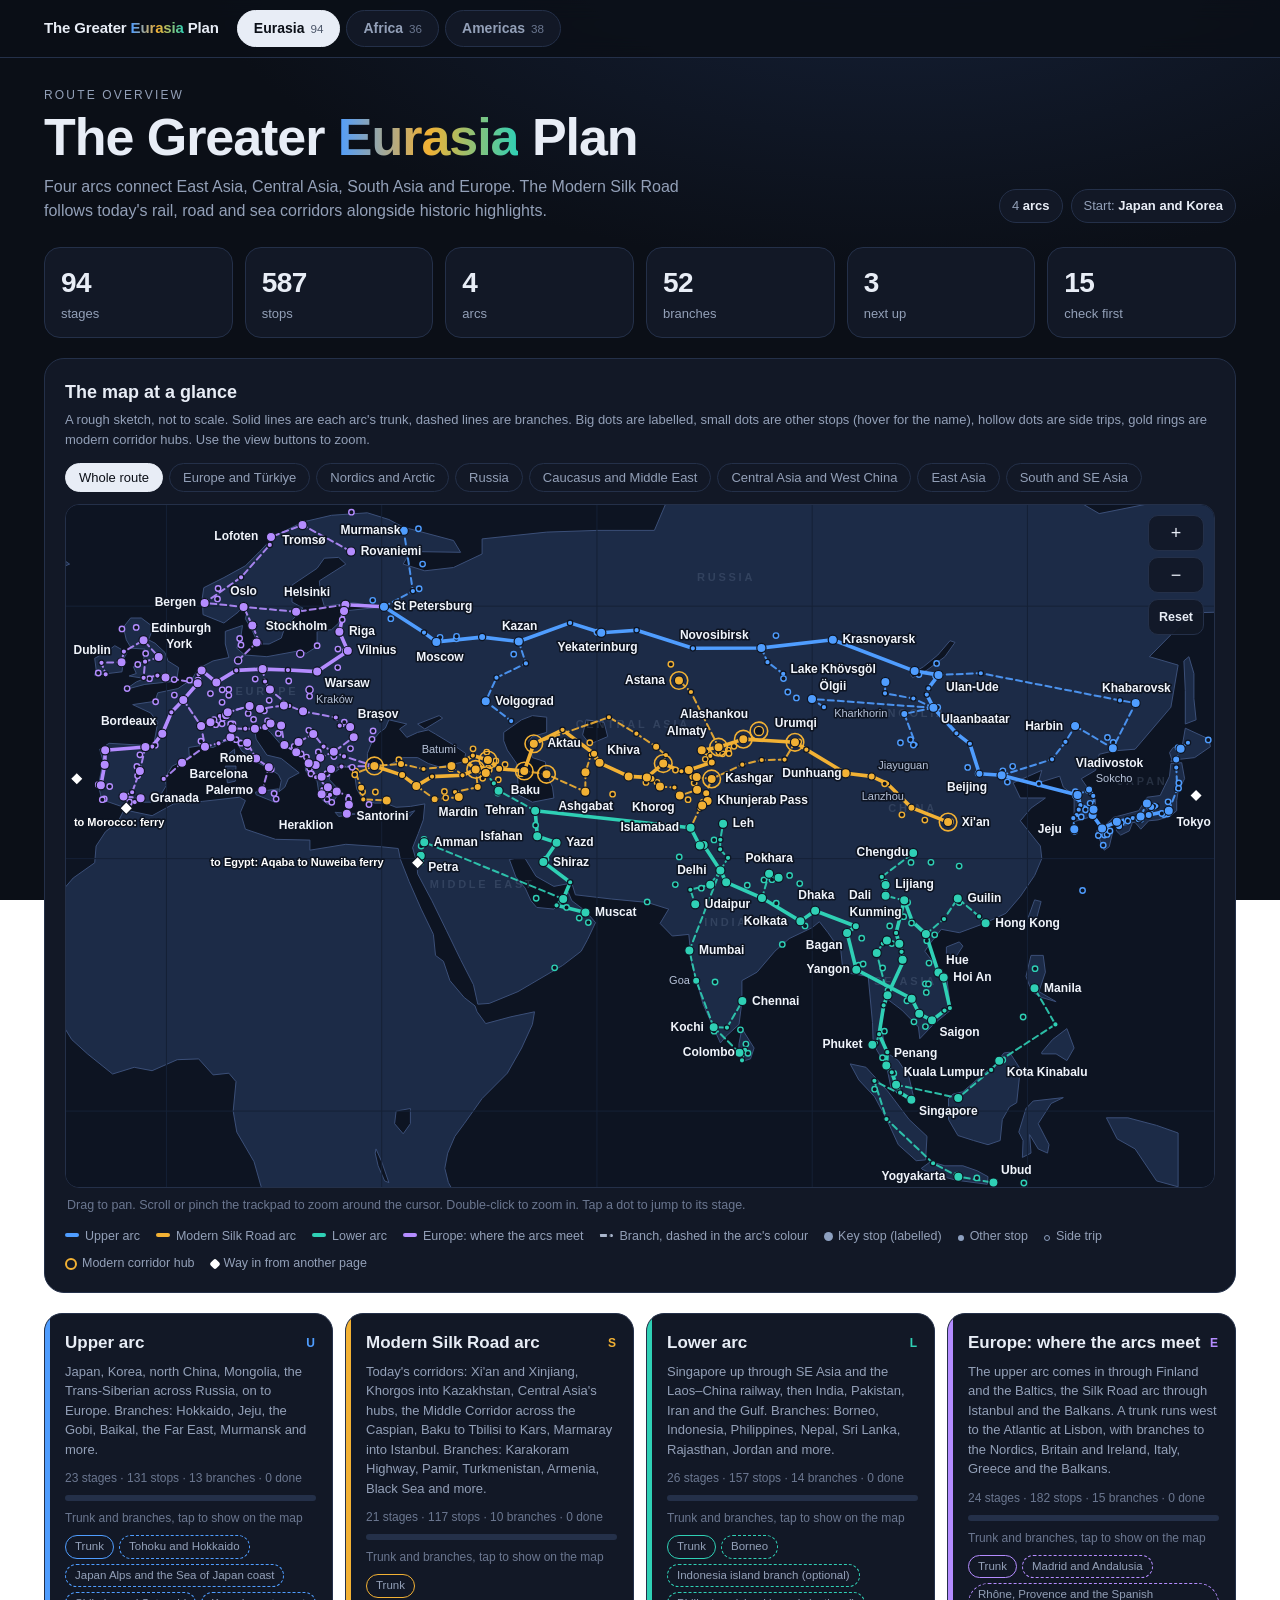
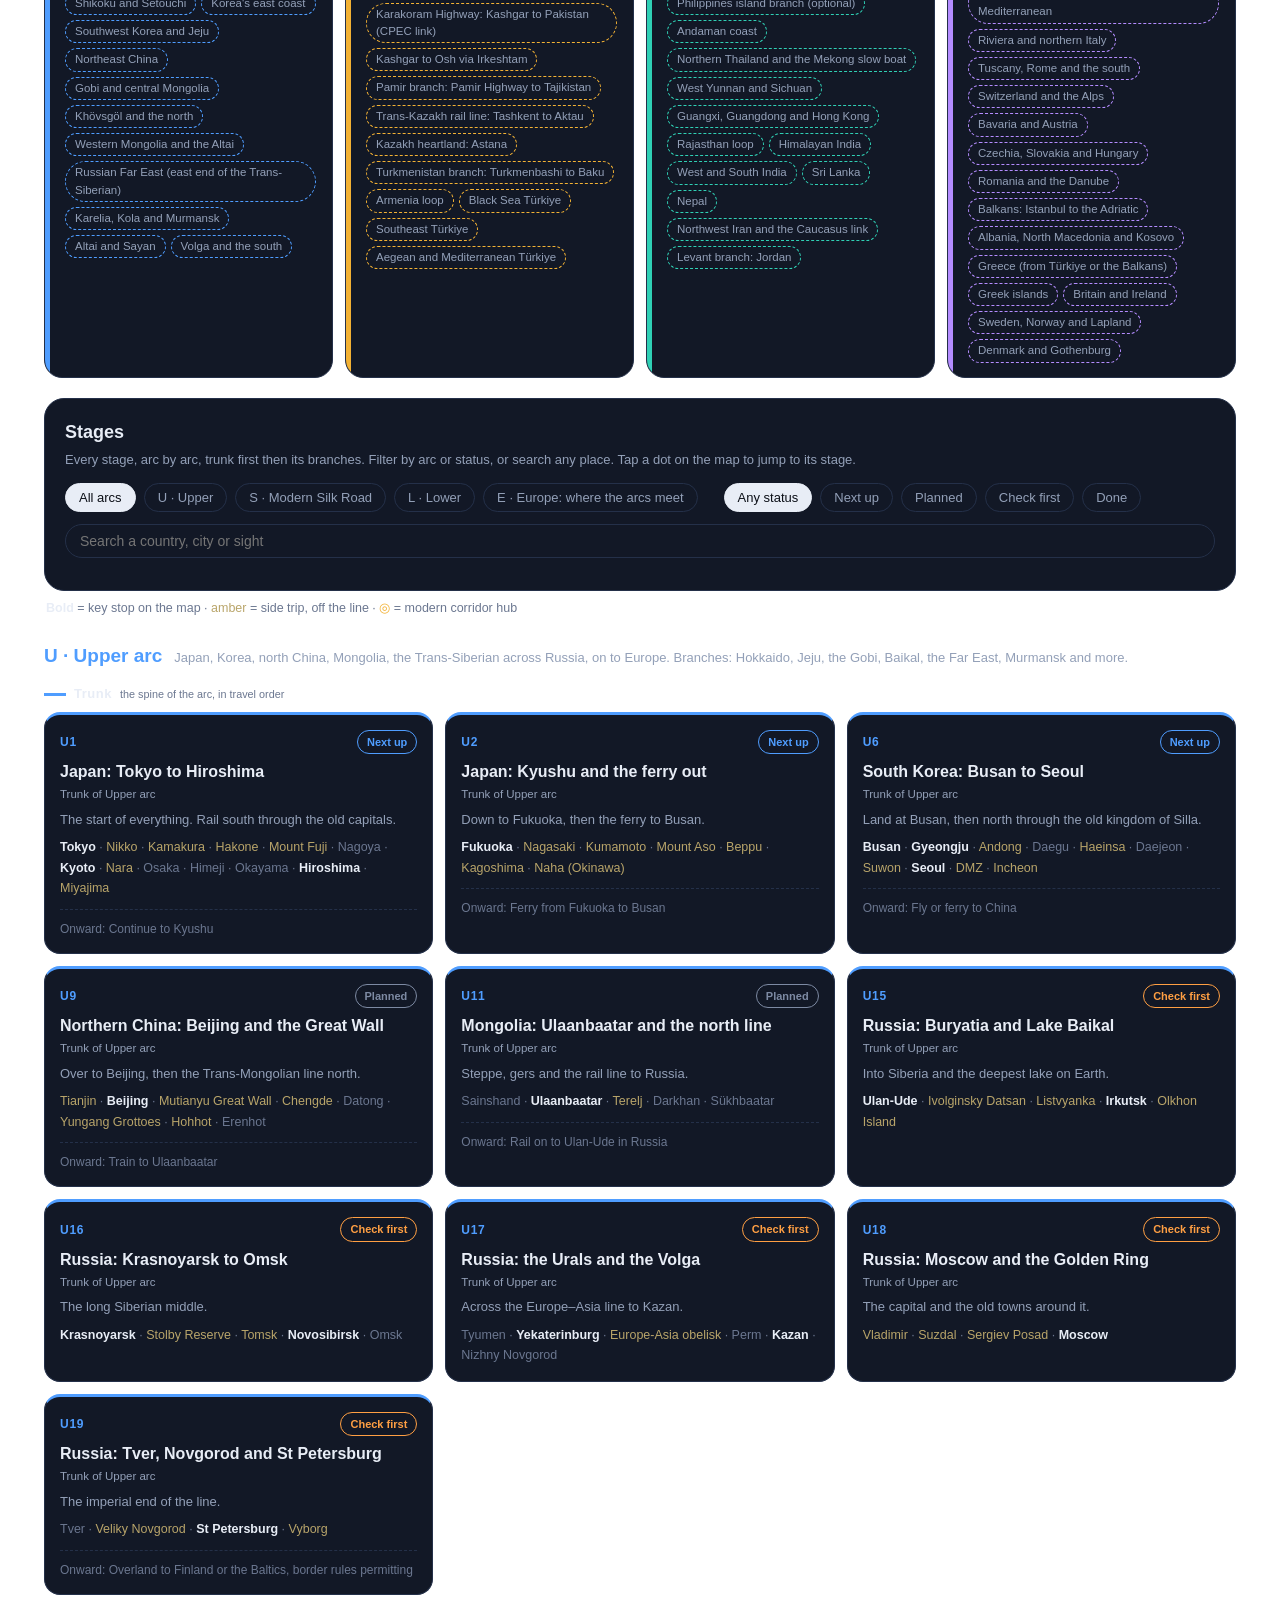
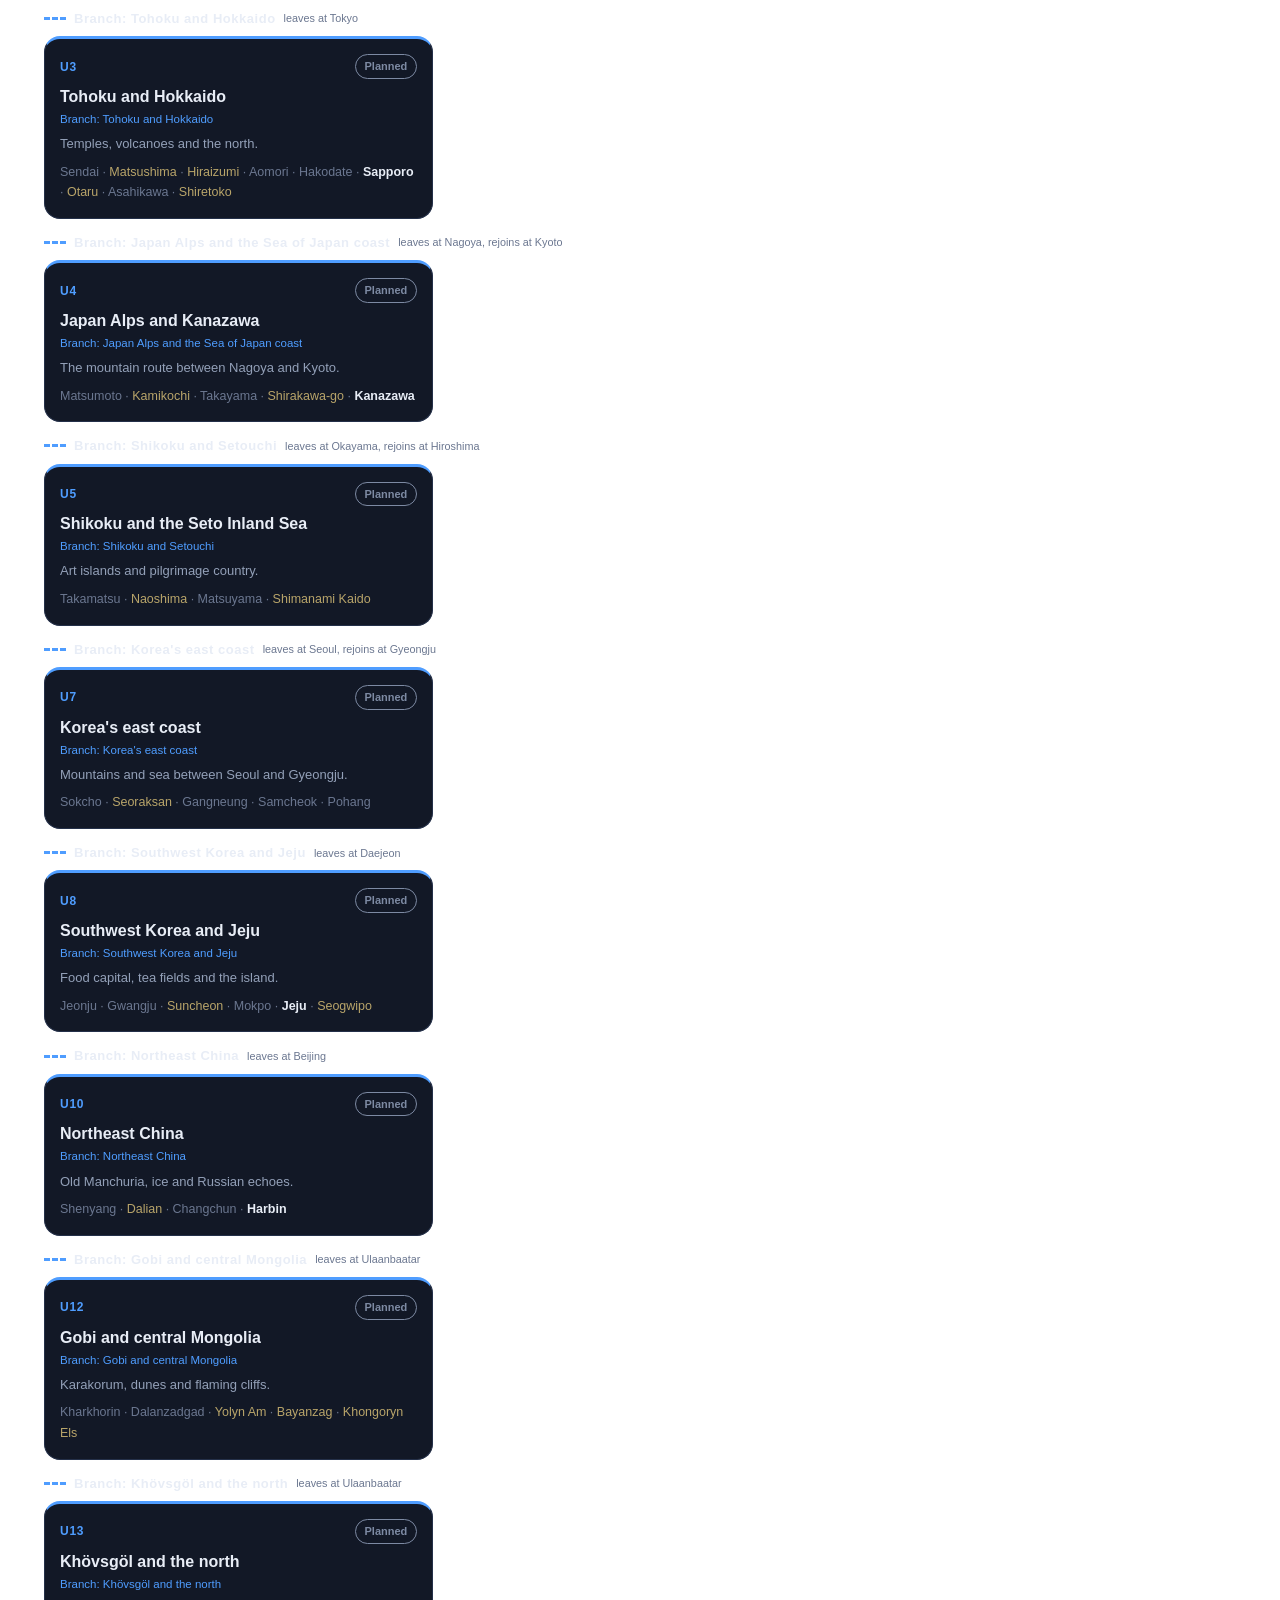
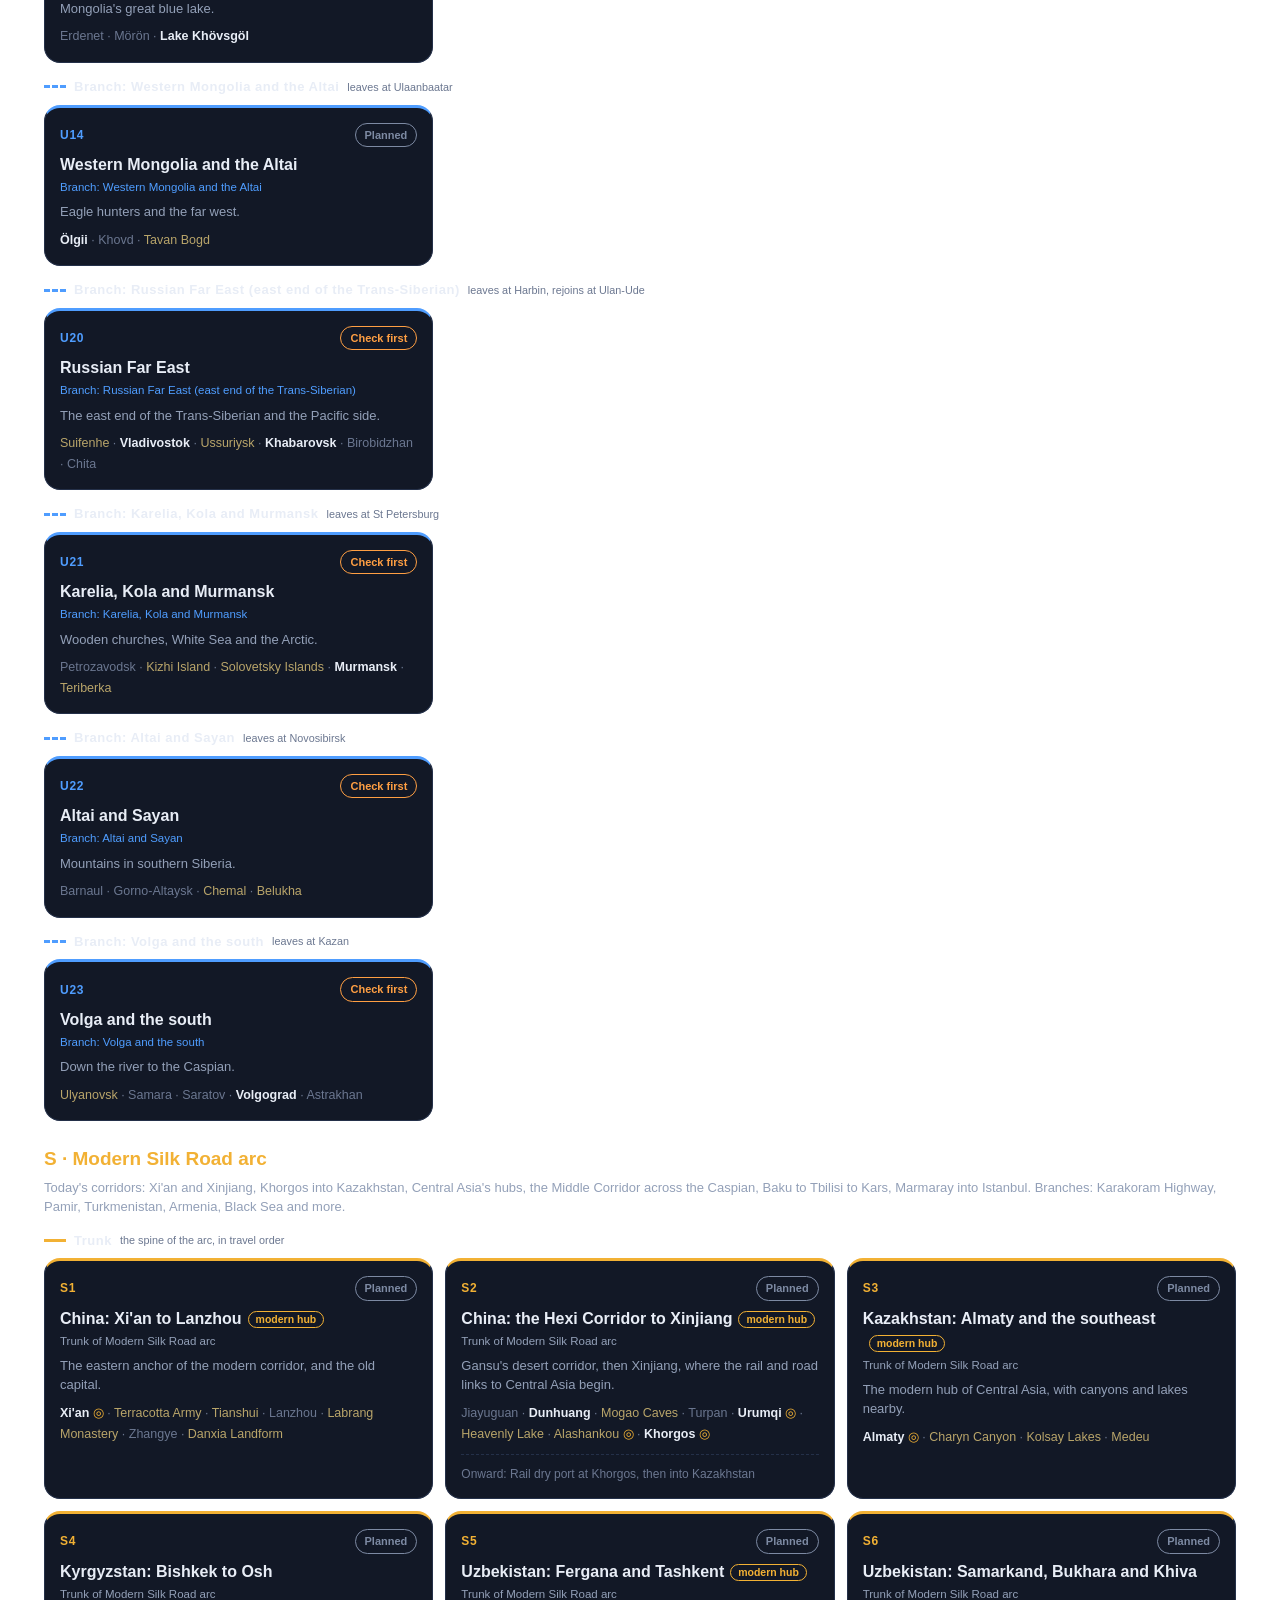
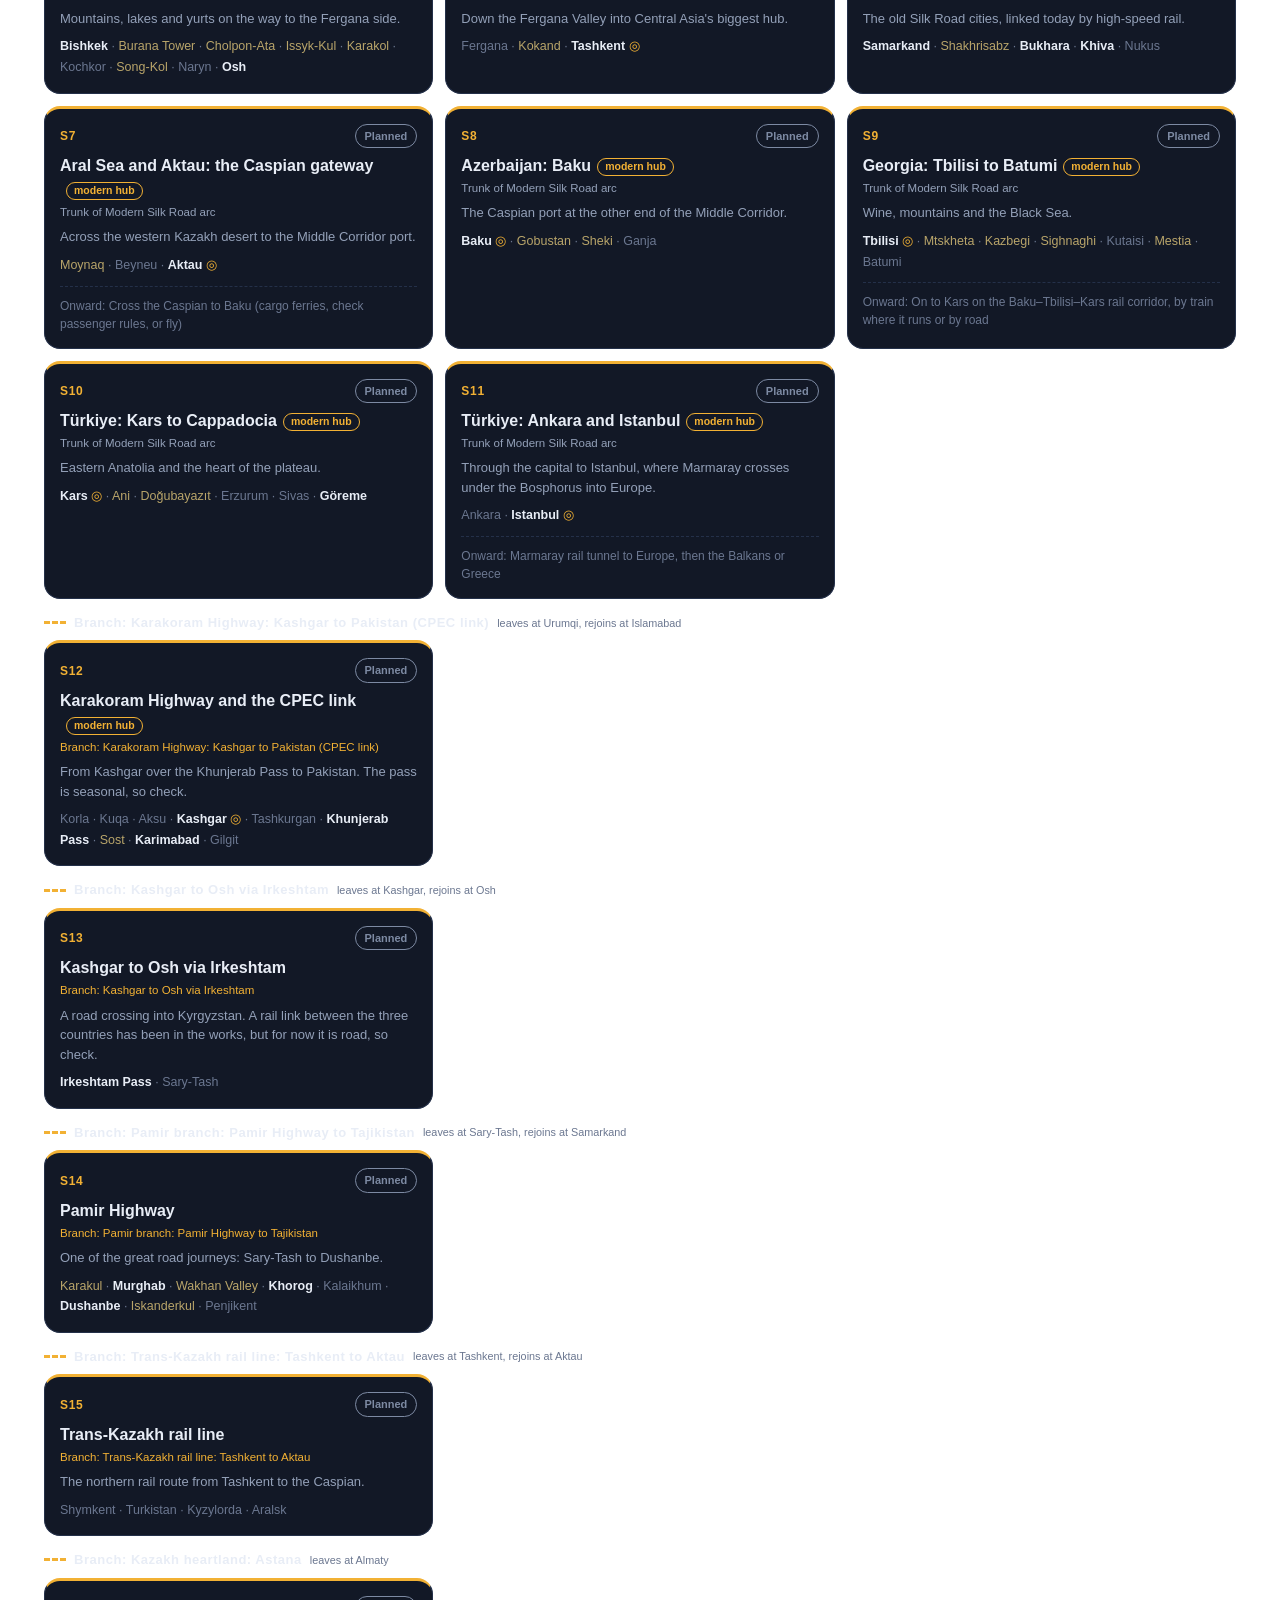
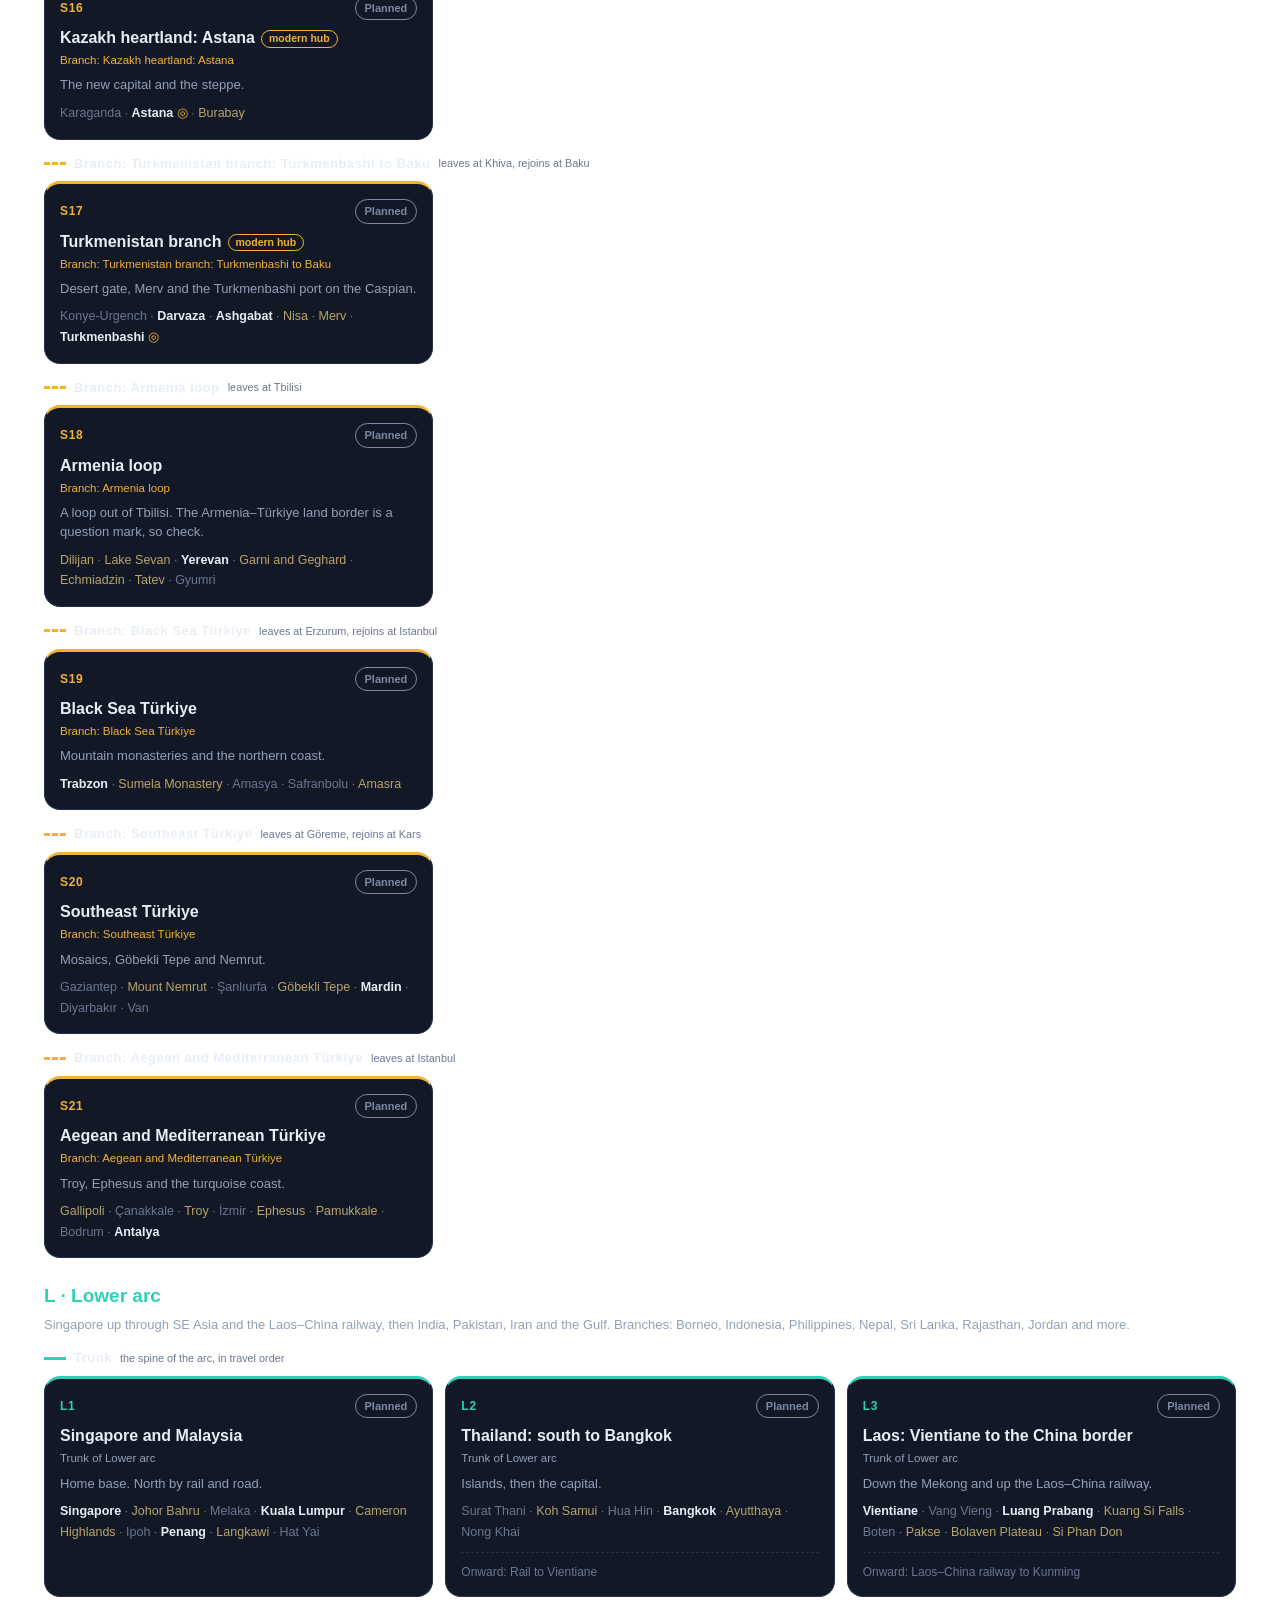
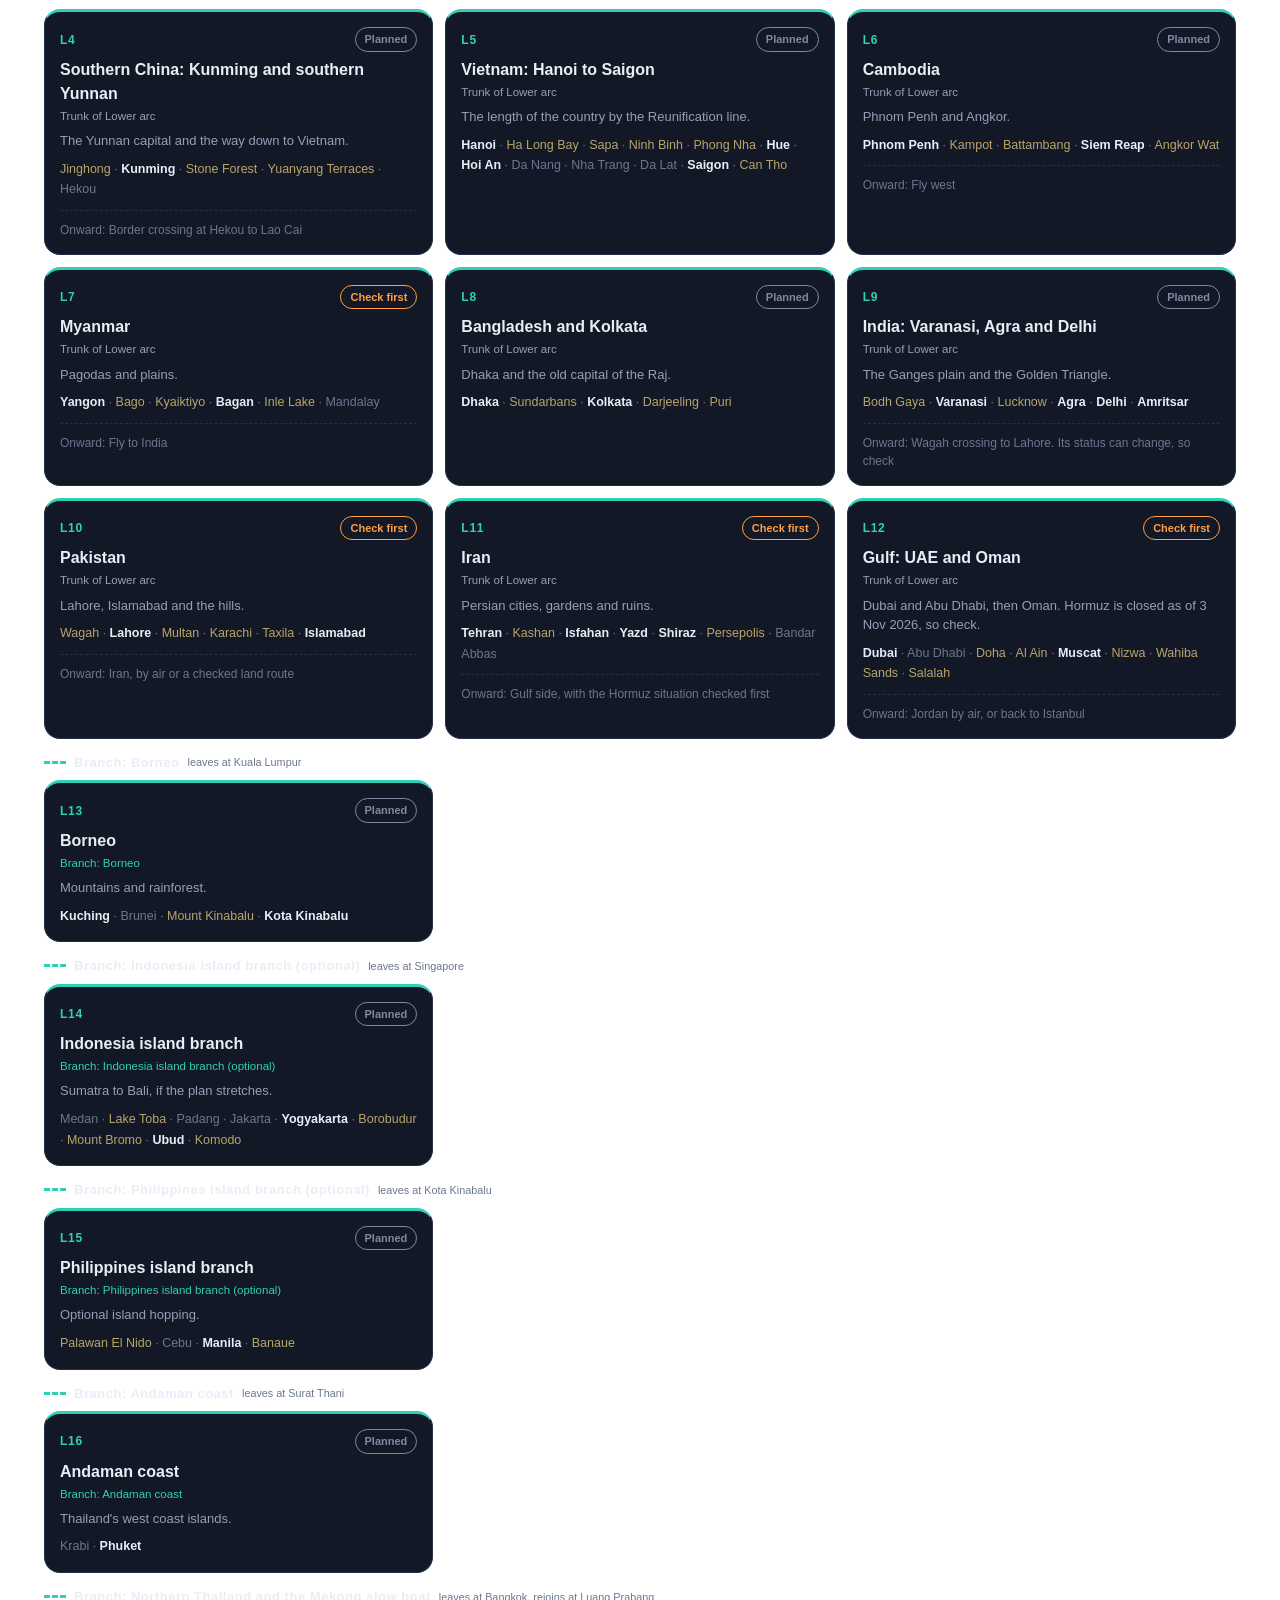
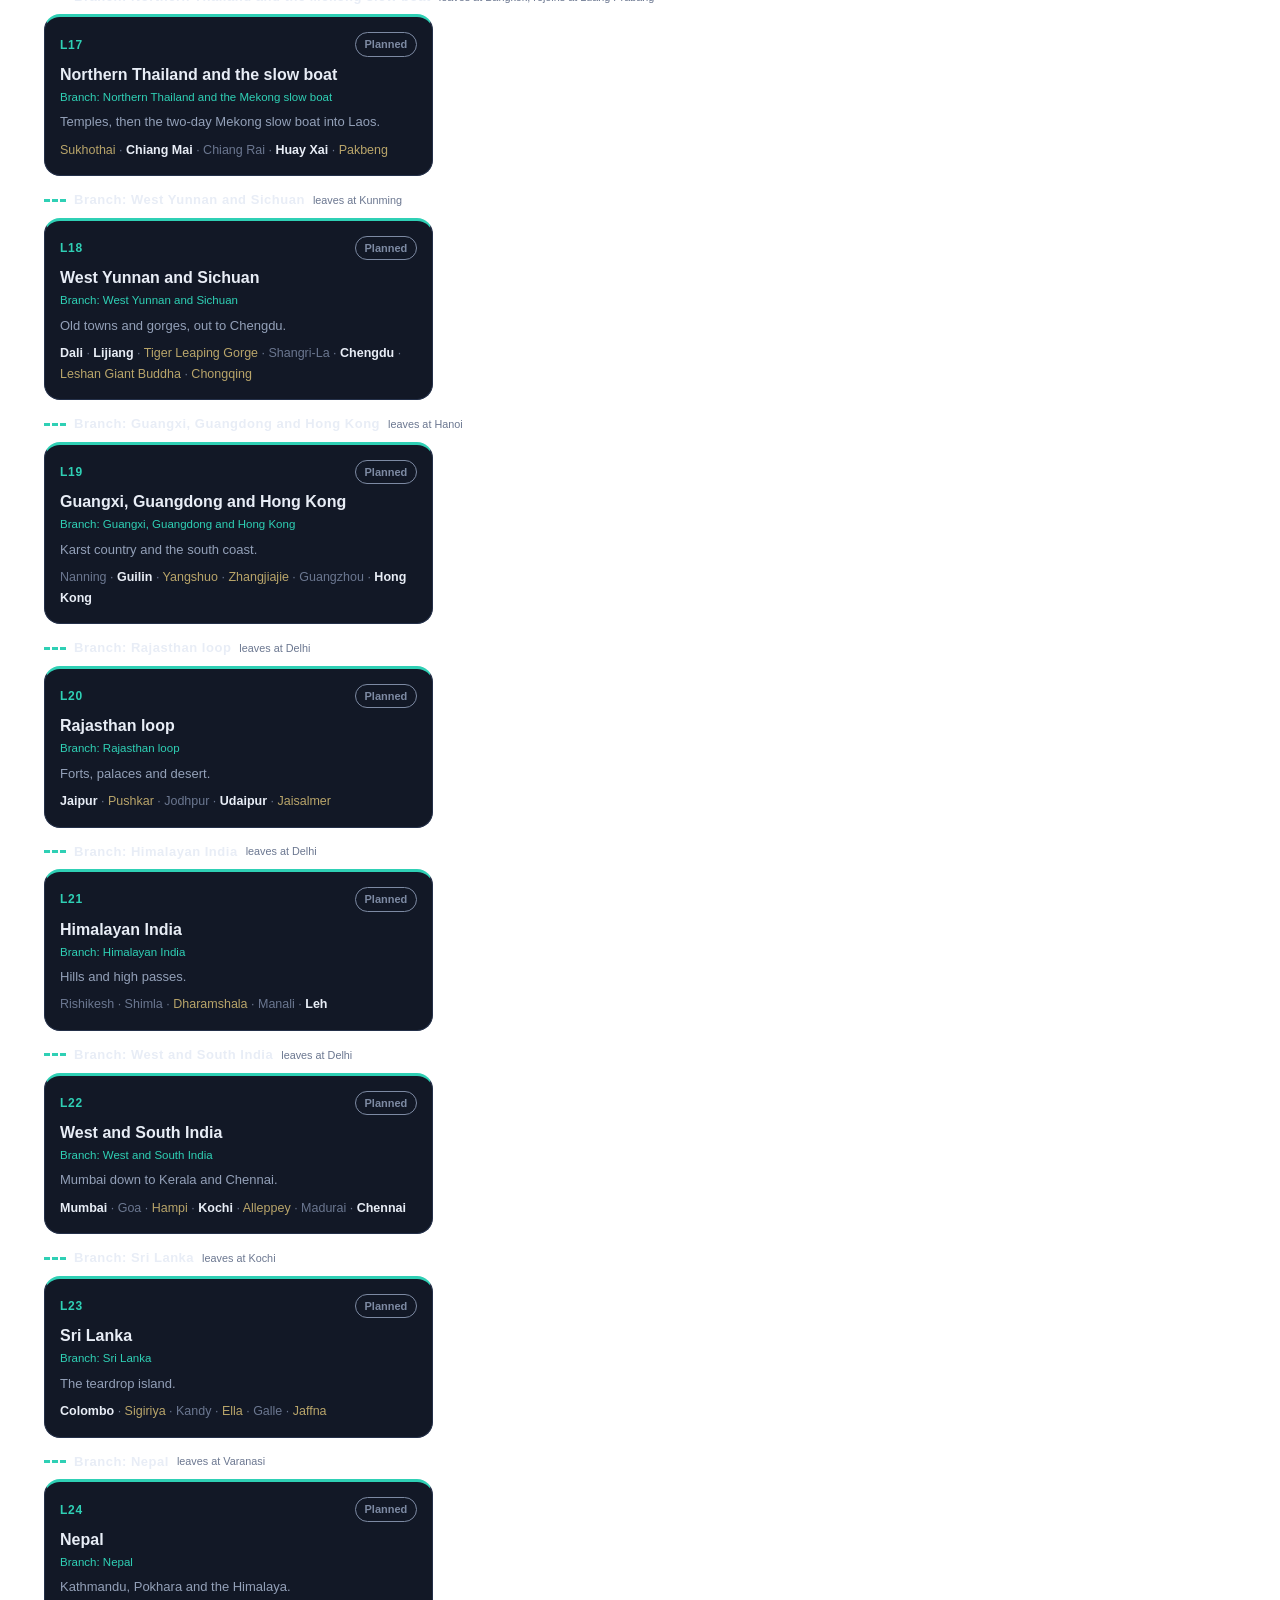
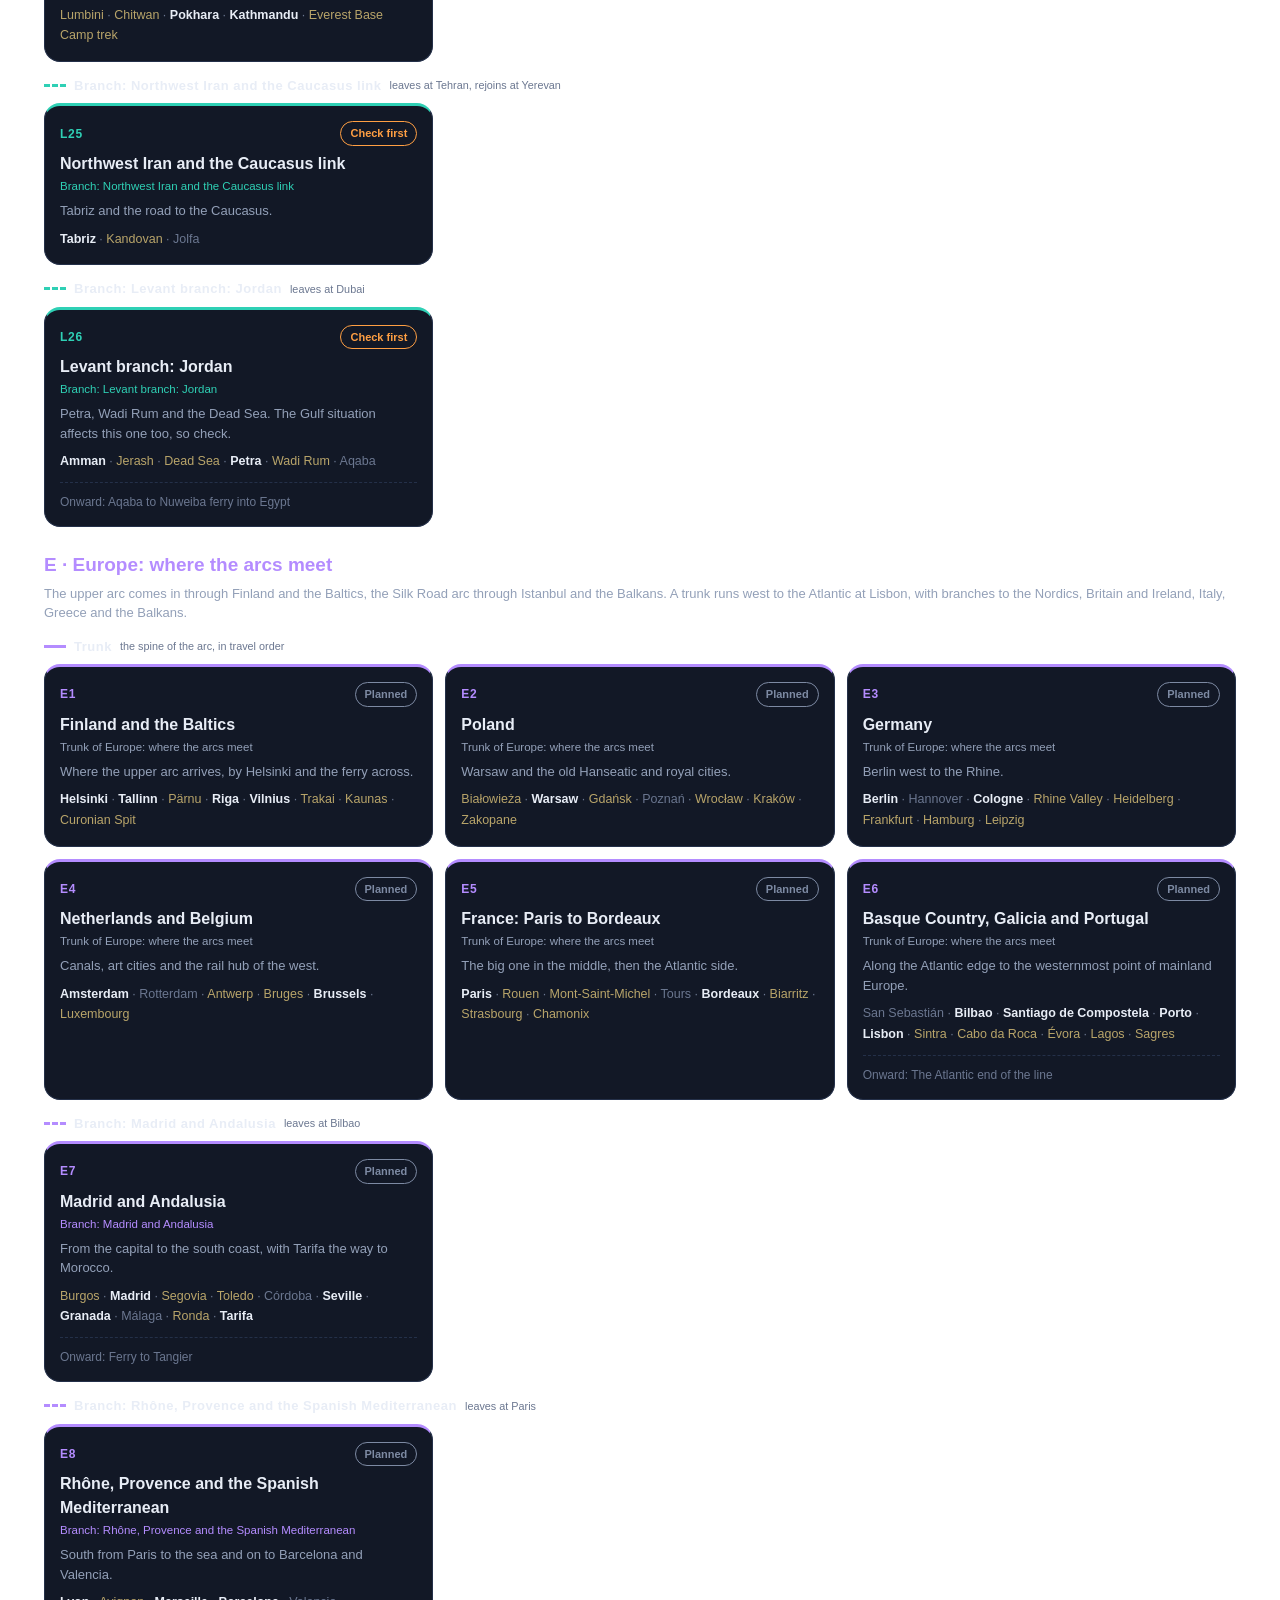
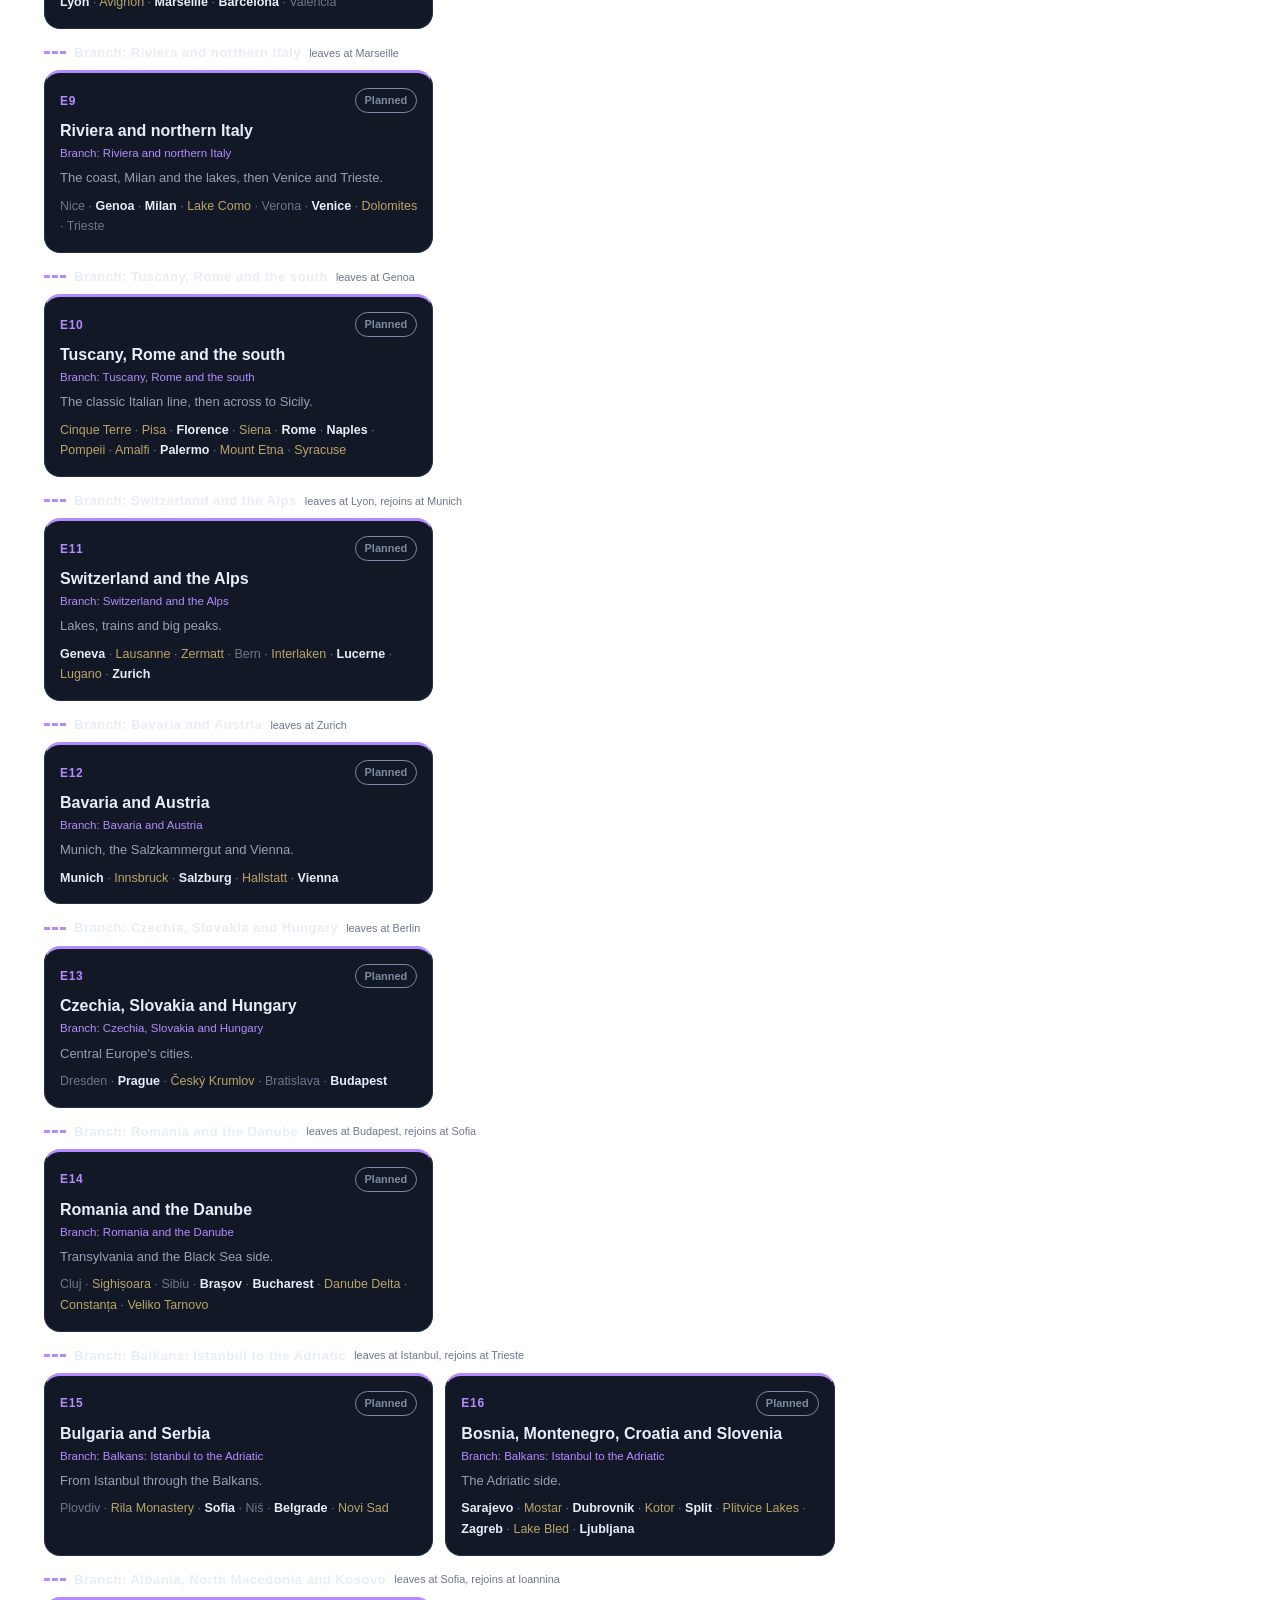
==== index.html @ 0ab4731f "Add Greater Eurasia route dashboard Co-authored-by: Copilot <223556219+Copilot@users.noreply.github." ====
<!DOCTYPE html>
<html lang="en">
<head>
<meta charset="utf-8">
<meta name="viewport" content="width=device-width, initial-scale=1">
<title>The Greater Eurasia Plan</title>
<link rel="icon" href="favicon.svg" type="image/svg+xml">
<link rel="stylesheet" href="src/styles.css">
</head>
<body>
<!-- Static page shell. Everything with an id is filled in by js/views.js and js/map.js. -->
<div class="nav"><div class="in">
  <div class="brand">The Greater <span>Eurasia</span> Plan</div>
  <nav class="tabs" id="tabs"></nav>
</div></div>
<div class="wrap">
<header id="hero"></header>
<div class="stats" id="stats"></div>
<div class="card mapcard">
  <h2 id="mapTitle">The map at a glance</h2>
  <p class="hint" id="mapHint"></p>
  <div class="views" id="views"></div>
  <div class="mapbox" id="mapbox">
    <div class="mapwrap" id="mapwrap" tabindex="0" aria-label="Map. Drag to pan, scroll to zoom, arrow keys to move."></div>
    <div class="mapctl">
      <button type="button" id="zoomIn" aria-label="Zoom in">+</button>
      <button type="button" id="zoomOut" aria-label="Zoom out">&minus;</button>
      <button type="button" id="zoomReset" class="txt" title="Back to the whole route">Reset</button>
      <button type="button" id="mapMove" class="txt touch-only" aria-pressed="false">Move map</button>
    </div>
  </div>
  <p class="maptip" id="mapTip"></p>
  <div class="legend" id="legend"></div>
</div>
<div class="arcs" id="arcs"></div>
<div class="card" style="margin-bottom:8px">
  <h2>Stages</h2>
  <p class="hint">Every stage, arc by arc, trunk first then its branches. Filter by arc or status, or search any place. Tap a dot on the map to jump to its stage.</p>
  <div class="controls" id="filters"></div>
  <div class="controls"><input type="search" id="q" placeholder="Search a country, city or sight"></div>
</div>
<div id="stages"></div>

<div class="shared">
<h2>Shared across every page</h2>
<div class="grid2">
  <div class="card" id="ways"></div>
  <div class="card">
    <h2>How it gets done</h2>
    <ol>
      <li><b>Go country by country.</b> Each country is its own win, even if an arc takes several trips.</li>
      <li><b>Follow the trunk, take the branches you want.</b> The trunk of each arc is the spine. Branches are optional side trips that rejoin or end on their own.</li>
      <li><b>Group countries into corridors.</b> A run of countries in one trip, sharing one visa, SIM, payment and insurance setup.</li>
      <li><b>Use hubs as bases.</b> Istanbul, Dubai, Tashkent and Bangkok, easy to fly home from and restart from.</li>
      <li><b>Log every trip.</b> Places, dates and a few photos in Notion and Google Maps, so the map keeps growing.</li>
    </ol>
  </div>
</div>
<div class="grid2">
  <div class="card">
    <h2>Before every leg</h2>
    <ol>
      <li>Check the current travel advisory.</li>
      <li>Confirm travel insurance covers it.</li>
      <li>Confirm a payment method that works there.</li>
      <li>Know the nearest bail-out hub, ideally within a day's travel.</li>
    </ol>
    <div class="warn">As of 3 Nov 2026, the Iran war is unresolved and the Strait of Hormuz is closed. Russia, Iran and the Gulf stay in the plan but need a fresh check right before booking. Other stages marked <b>Check first</b> (for example Sudan, the Sahel, Venezuela, Haiti) need the same.</div>
  </div>
  <div class="card">
    <h2>A lens to carry along</h2>
    <p class="hint">The world is shifting from one dominant power towards several. Not a syllabus, just things to notice.</p>
    <ul>
      <li>Who built the railways, ports and roads.</li>
      <li>Which cards, apps and currencies actually work.</li>
      <li>Which languages get you by.</li>
      <li>Whose brands fill the shops and streets.</li>
    </ul>
    <div class="links" style="margin-top:12px">
      <a href="https://www.swp-berlin.org/publications/products/research_papers/2026RP08_Multipolarities.pdf" target="_blank" rel="noopener">Multipolarities: The World Order Visions of Others <span>SWP Berlin</span></a>
      <a href="https://www.cfr.org/articles/middle-powers-take-center-stage" target="_blank" rel="noopener">Middle Powers Take Center Stage <span>CFR</span></a>
      <a href="https://www.stimson.org/2026/they-dont-make-great-powers-like-they-used-to/" target="_blank" rel="noopener">They Don't Make Great Powers Like They Used To <span>Stimson Center</span></a>
    </div>
  </div>
</div>
</div>
<footer id="updated"></footer>
</div>

<!-- Script order matters: this list is also the build order (see tools/build.js).
     shared -> data -> model -> map -> panzoom -> views -> main -->
<script src="src/js/shared.js"></script>
<script src="src/data/meta.js"></script>
<script src="src/data/tabs.js"></script>
<script src="src/data/arcs.js"></script>
<script src="src/data/branches.js"></script>
<script src="src/data/entries.js"></script>
<script src="src/data/stages/upper.js"></script>
<script src="src/data/stages/silk.js"></script>
<script src="src/data/stages/lower.js"></script>
<script src="src/data/stages/europe.js"></script>
<script src="src/data/stages/africa.js"></script>
<script src="src/data/stages/americas.js"></script>
<script src="src/data/land.js"></script>
<script src="src/js/model.js"></script>
<script src="src/js/map.js"></script>
<script src="src/js/panzoom.js"></script>
<script src="src/js/views.js"></script>
<script src="src/js/main.js"></script>
</body>
</html>
---- src/styles.css ----
/*
 * styles.css: all styling for the dashboard (one dark theme, no frameworks).
 *
 * Colours come from the variables in :root. Arc colours and the hero gradient (--g1..--g3)
 * are set at runtime from the data (see js/views.js), so there are no per-arc rules here.
 * Status pills: .p-next .p-planned .p-check .p-done (the status ids in data/stages).
 */

/* ===== Theme variables and base elements ===== */
:root{
  --bg:#0b0f17;--panel:#121826;--panel2:#182033;--line:#243049;--text:#e8edf6;--muted:#93a0b8;--dim:#6b7790;
  --next:#4f9dff;--done:#3ccf7a;--check:#ff9f43;--planned:#7d8aa3;--sea-map:#0d1422;
}
*{box-sizing:border-box;margin:0;padding:0}
html{scroll-behavior:smooth}
body{background:radial-gradient(1200px 600px at 70% -10%,#16223a 0%,var(--bg) 60%);background-attachment:fixed;color:var(--text);font-family:-apple-system,BlinkMacSystemFont,"Segoe UI",Roboto,Helvetica,Arial,sans-serif;line-height:1.5;min-height:100vh}
a{color:#7db4ff}
.wrap{max-width:1240px;margin:0 auto;padding:0 24px 64px}
/* ===== Top bar: brand and tab pills ===== */
.nav{position:sticky;top:0;z-index:20;background:rgba(11,15,23,.88);backdrop-filter:blur(10px);-webkit-backdrop-filter:blur(10px);border-bottom:1px solid var(--line)}
.nav .in{max-width:1240px;margin:0 auto;padding:10px 24px;display:flex;align-items:center;gap:18px}
.brand{font-weight:700;letter-spacing:-.01em;white-space:nowrap;font-size:15px}
.brand span{background:linear-gradient(90deg,#4f9dff,#f2b134,#2fd0b5);-webkit-background-clip:text;background-clip:text;color:transparent}
.tabs{display:flex;gap:6px;overflow-x:auto;scrollbar-width:none;flex:1}
.tabs::-webkit-scrollbar{display:none}
.tab{border:1px solid var(--line);background:var(--panel);color:var(--muted);border-radius:999px;padding:7px 16px;font-size:14px;font-weight:600;cursor:pointer;text-decoration:none;white-space:nowrap}
.tab small{font-weight:500;color:var(--dim);margin-left:6px}
.tab:hover{color:var(--text)}
.tab.on{background:var(--text);color:var(--bg);border-color:var(--text)}
.tab.on small{color:#4b5568}
/* ===== Hero: eyebrow, title, chips, stat tiles ===== */
header{display:flex;flex-wrap:wrap;justify-content:space-between;align-items:flex-end;gap:16px;margin:28px 0 24px}
.eyebrow{font-size:12px;letter-spacing:.18em;text-transform:uppercase;color:var(--muted)}
h1{font-size:clamp(30px,5vw,52px);line-height:1.05;letter-spacing:-.02em;margin:6px 0 10px}
h1 span{background:linear-gradient(90deg,var(--g1),var(--g2),var(--g3));-webkit-background-clip:text;background-clip:text;color:transparent}
.sub{color:var(--muted);max-width:680px}
.facts{display:flex;flex-wrap:wrap;gap:8px}
.chip{border:1px solid var(--line);background:var(--panel);border-radius:999px;padding:6px 12px;font-size:13px;color:var(--muted)}
.chip b{color:var(--text);font-weight:600}
.stats{display:grid;grid-template-columns:repeat(auto-fit,minmax(130px,1fr));gap:12px;margin-bottom:20px}
.stat{background:var(--panel);border:1px solid var(--line);border-radius:16px;padding:14px 16px}
.stat .n{font-size:28px;font-weight:700;letter-spacing:-.02em}
.stat .l{font-size:13px;color:var(--muted)}
/* ===== Generic card (map card, filters card, shared cards) ===== */
.card{background:var(--panel);border:1px solid var(--line);border-radius:20px;padding:20px}
.card h2{font-size:18px;margin-bottom:4px}
.card .hint{font-size:13px;color:var(--muted);margin-bottom:14px}
/* ===== Map card: preset buttons, pan/zoom box and controls, legend ===== */
.mapcard{margin-bottom:20px}
.views{display:flex;flex-wrap:wrap;gap:6px;margin-bottom:12px}
.mapbox{position:relative;border-radius:14px;overflow:hidden;background:var(--sea-map);border:1px solid var(--line)}
.mapbox.active{border-color:#4f9dff;box-shadow:0 0 0 2px rgba(79,157,255,.45)}
.mapwrap{overflow:hidden;cursor:grab;outline:none;touch-action:pan-y pan-x;user-select:none;-webkit-user-select:none}
.mapwrap:focus-visible{box-shadow:inset 0 0 0 2px #4f9dff}
.mapbox.dragging .mapwrap{cursor:grabbing}
.mapbox.active .mapwrap{touch-action:none}
.mapctl{position:absolute;top:10px;right:10px;display:flex;flex-direction:column;gap:6px;align-items:stretch}
.mapctl button{min-width:36px;height:36px;border:1px solid var(--line);background:rgba(18,24,38,.92);color:var(--text);border-radius:10px;font-size:18px;line-height:1;cursor:pointer;font-family:inherit}
.mapctl button.txt{font-size:12.5px;font-weight:600;padding:0 10px}
.mapctl button:hover:not(:disabled){border-color:#4f9dff}
.mapctl button:disabled{opacity:.4;cursor:default}
.mapbox:not(.touch) .touch-only{display:none}
.maptip{font-size:12.5px;color:var(--dim);margin:8px 2px 0}
svg{display:block;width:100%;height:auto}
svg text{font-family:inherit}
.dot{cursor:pointer}
.legend{display:flex;flex-wrap:wrap;gap:8px 16px;font-size:12.5px;color:var(--muted);margin-top:12px;align-items:center}
.legend i{display:inline-block;width:14px;height:4px;border-radius:3px;margin-right:6px;vertical-align:3px}
.legend i.dash{background:none!important;border-top:3px dashed var(--c);height:0}
.legend .k{display:inline-block;width:9px;height:9px;border-radius:50%;background:#8da0c0;margin-right:5px;vertical-align:-1px}
.legend .k.s{width:6px;height:6px;margin-right:6px}
.legend .k.h{background:none;border:2px solid #f2b134;width:12px;height:12px;margin-right:5px;vertical-align:-3px}
.legend .k.e{border-radius:2px;background:#fff;transform:rotate(45deg);width:8px;height:8px}
/* ===== Arc cards and their branch chips (--c = arc colour, set inline) ===== */
.arcs{display:grid;grid-template-columns:repeat(auto-fit,minmax(270px,1fr));gap:12px;margin-bottom:20px}
.arc{cursor:pointer;background:var(--panel);border:1px solid var(--line);border-radius:18px;padding:16px 16px 14px 20px;transition:.15s;position:relative;overflow:hidden}
.arc:before{content:"";position:absolute;left:0;top:0;bottom:0;width:5px;background:var(--c)}
.arc:hover,.arc.on{border-color:var(--c);background:var(--panel2)}
.arc h3{font-size:17px;display:flex;justify-content:space-between;align-items:center;gap:8px}
.arc h3 em{font-style:normal;font-size:12px;color:var(--c);font-weight:700;letter-spacing:.08em}
.arc .route{font-size:13px;color:var(--muted);margin:6px 0 10px}
.bar{height:6px;background:var(--line);border-radius:6px;overflow:hidden}
.bar div{height:100%;background:var(--c)}
.arc .meta{font-size:12px;color:var(--dim);margin:6px 0 8px}
.brs{display:flex;flex-wrap:wrap;gap:5px}
.br{font-size:11.5px;border:1px dashed var(--c);color:var(--muted);border-radius:999px;padding:2px 9px;cursor:pointer;background:transparent}
.br:hover,.br.on{background:var(--c);color:#0b0f17;border-style:solid}
.br.tr{border-style:solid}
/* ===== Filters: buttons and search ===== */
.controls{display:flex;flex-wrap:wrap;gap:8px;align-items:center;margin-bottom:12px}
.btn{border:1px solid var(--line);background:var(--panel);color:var(--muted);border-radius:999px;padding:6px 13px;font-size:13px;cursor:pointer;font-family:inherit}
.btn:hover{color:var(--text)}
.btn.on{background:var(--text);color:var(--bg);border-color:var(--text)}
.sep{width:10px}
input[type=search]{flex:1;min-width:180px;background:var(--panel);border:1px solid var(--line);border-radius:999px;color:var(--text);padding:8px 14px;font-size:14px;outline:none;font-family:inherit}
input[type=search]:focus{border-color:#4f9dff}
/* ===== Stage list: arc group > trunk/branch heading > stage cards ===== */
.group{margin:24px 0 8px}
.ghead{display:flex;align-items:baseline;flex-wrap:wrap;gap:4px 12px;margin-bottom:4px}
.ghead h3{font-size:19px;color:var(--c)}
.ghead span{font-size:13px;color:var(--muted)}
.sub2{margin:14px 0 8px;font-size:13px;font-weight:700;letter-spacing:.04em;color:var(--text);display:flex;align-items:center;gap:8px;flex-wrap:wrap}
.sub2:before{content:"";width:22px;border-top:3px var(--bs,solid) var(--c)}
.sub2 small{font-weight:400;color:var(--dim);letter-spacing:0}
.stages{display:grid;grid-template-columns:repeat(auto-fill,minmax(300px,1fr));gap:12px}
.stage{background:var(--panel);border:1px solid var(--line);border-radius:16px;padding:15px;border-top:3px solid var(--c)}
.stage.flash{box-shadow:0 0 0 2px var(--c),0 0 24px var(--c)}
.stage .top{display:flex;justify-content:space-between;align-items:center;gap:8px;margin-bottom:6px}
.code{font-size:12px;font-weight:700;color:var(--c);letter-spacing:.06em}
.pill{font-size:11px;font-weight:600;padding:3px 9px;border-radius:999px;border:1px solid currentColor;white-space:nowrap}
.p-next{color:var(--next)}.p-done{color:var(--done)}.p-check{color:var(--check)}.p-planned{color:var(--planned)}
.stage h4{font-size:16px;margin-bottom:2px}
.bd{font-size:11.5px;color:var(--c);margin-bottom:6px}
.bd.trunk{color:var(--muted)}
.stage .note{font-size:13px;color:var(--muted);margin-bottom:8px}
.stops{font-size:12.5px;color:var(--dim);line-height:1.65}
.stops b{color:var(--text);font-weight:600}
.stops i{font-style:normal;color:#b9a56a}
.stage .on2{font-size:12px;color:var(--dim);margin-top:10px;padding-top:10px;border-top:1px dashed var(--line)}
.hubtag{display:inline-block;font-size:10.5px;border:1px solid #f2b134;color:#f2b134;border-radius:999px;padding:0 7px;margin-left:6px;vertical-align:1px}
.empty{color:var(--muted);font-size:14px;padding:12px 0}
/* ===== Shared cards: how it gets done, before every leg, lens, ways between pages ===== */
.grid2{display:grid;grid-template-columns:repeat(auto-fit,minmax(320px,1fr));gap:16px;margin-bottom:16px}
ol,ul{padding-left:20px;color:var(--muted);font-size:14px}
li{margin:6px 0}
li b{color:var(--text)}
.warn{margin-top:14px;border:1px solid var(--check);background:rgba(255,159,67,.08);border-radius:12px;padding:12px 14px;font-size:13px;color:#ffd2a6}
.tandem{display:grid;gap:10px}
.tandem div{background:var(--panel2);border-radius:12px;padding:12px 14px;font-size:14px;color:var(--muted)}
.tandem b{color:var(--text);display:block;margin-bottom:2px}
.tandem a{color:inherit;text-decoration:none;display:block}
.tandem a:hover b{color:#7db4ff}
.links a{display:block;font-size:14px;margin:6px 0;text-decoration:none}
.links span{color:var(--dim);font-size:12px}
.shared{margin-top:36px;padding-top:12px;border-top:1px solid var(--line)}
.shared>h2{font-size:12px;letter-spacing:.18em;text-transform:uppercase;color:var(--muted);margin:14px 0 14px;font-weight:600}
/* ===== Footer ===== */
footer{color:var(--dim);font-size:12px;margin-top:28px;text-align:center}
/* ===== Phones ===== */
@media (max-width:640px){
  .wrap{padding:0 14px 48px}.nav .in{padding:8px 12px;gap:10px}.brand{display:none}
  .tab{padding:7px 13px}.stages{grid-template-columns:1fr}.card{padding:16px;border-radius:16px}
  .grid2{grid-template-columns:1fr}
  .mapctl{flex-direction:row;top:auto;bottom:8px;right:8px;gap:5px}
  .mapctl button{min-width:34px;height:34px}
}
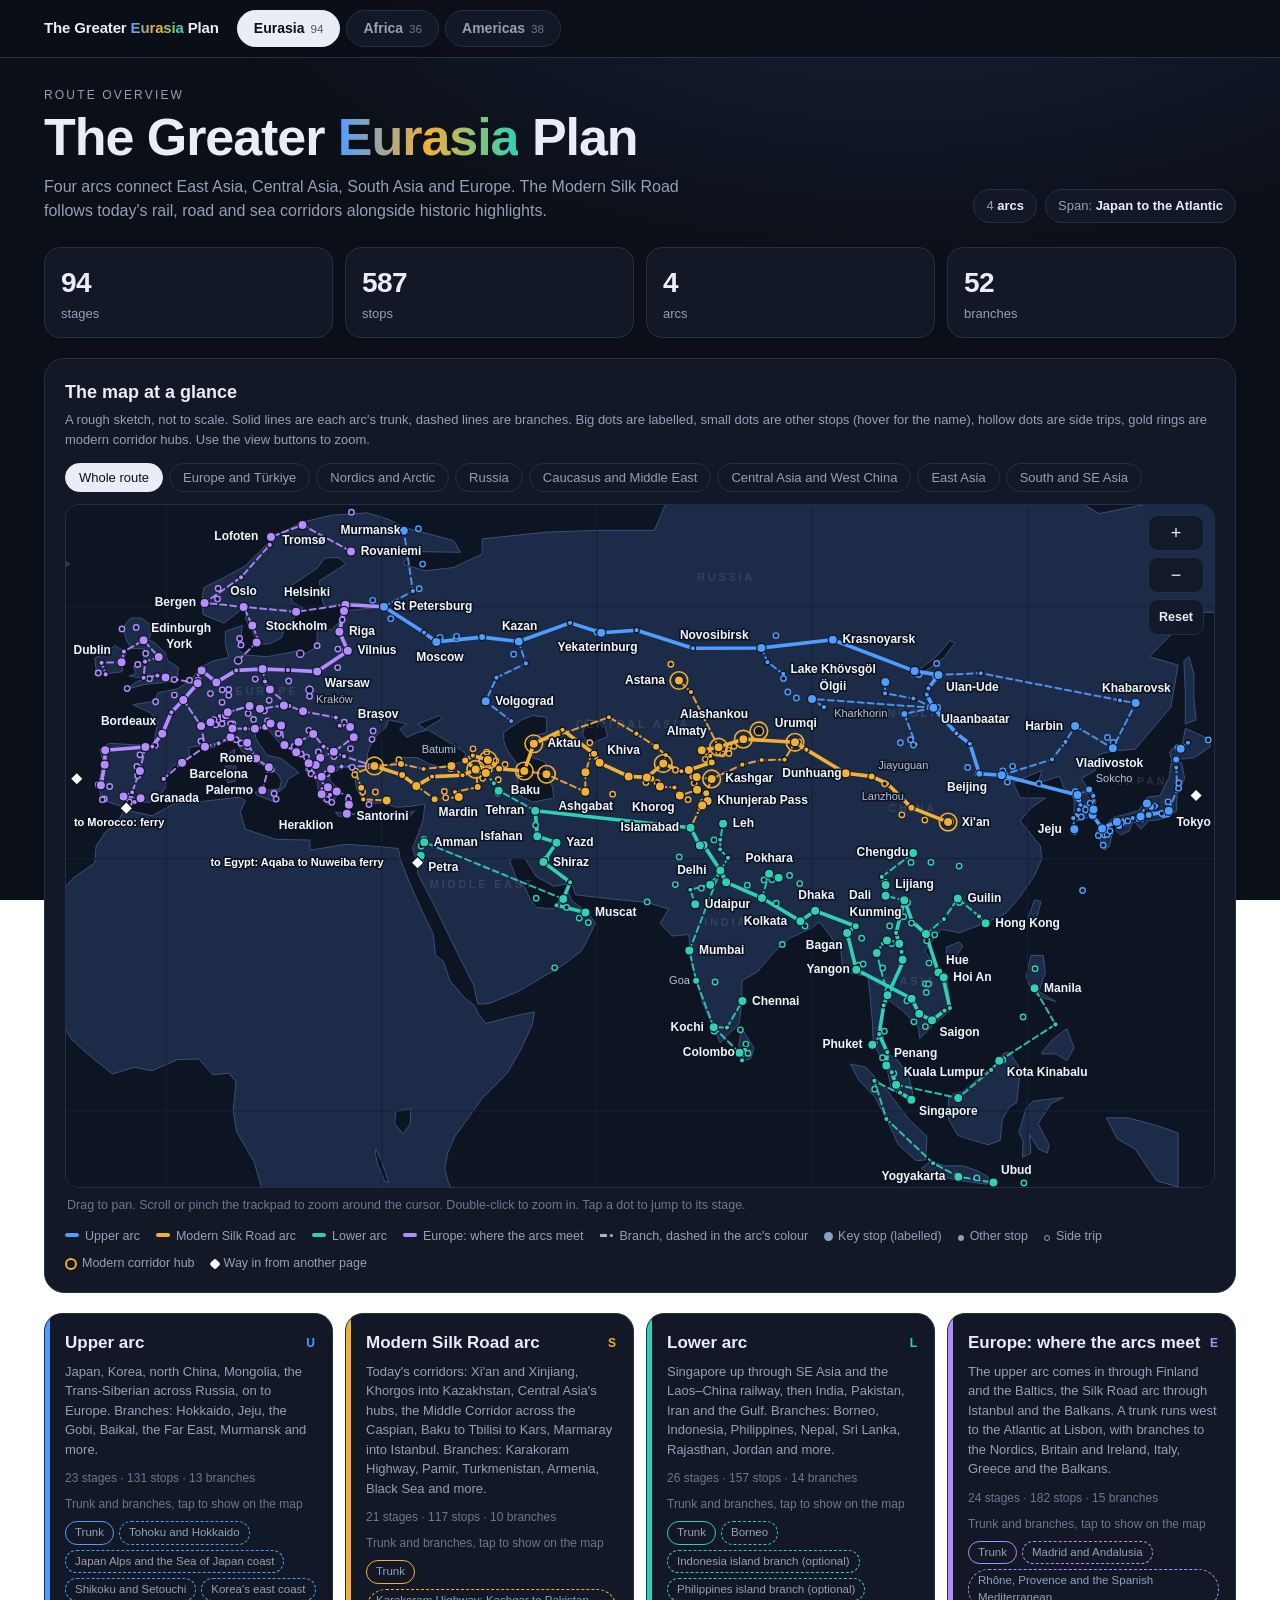
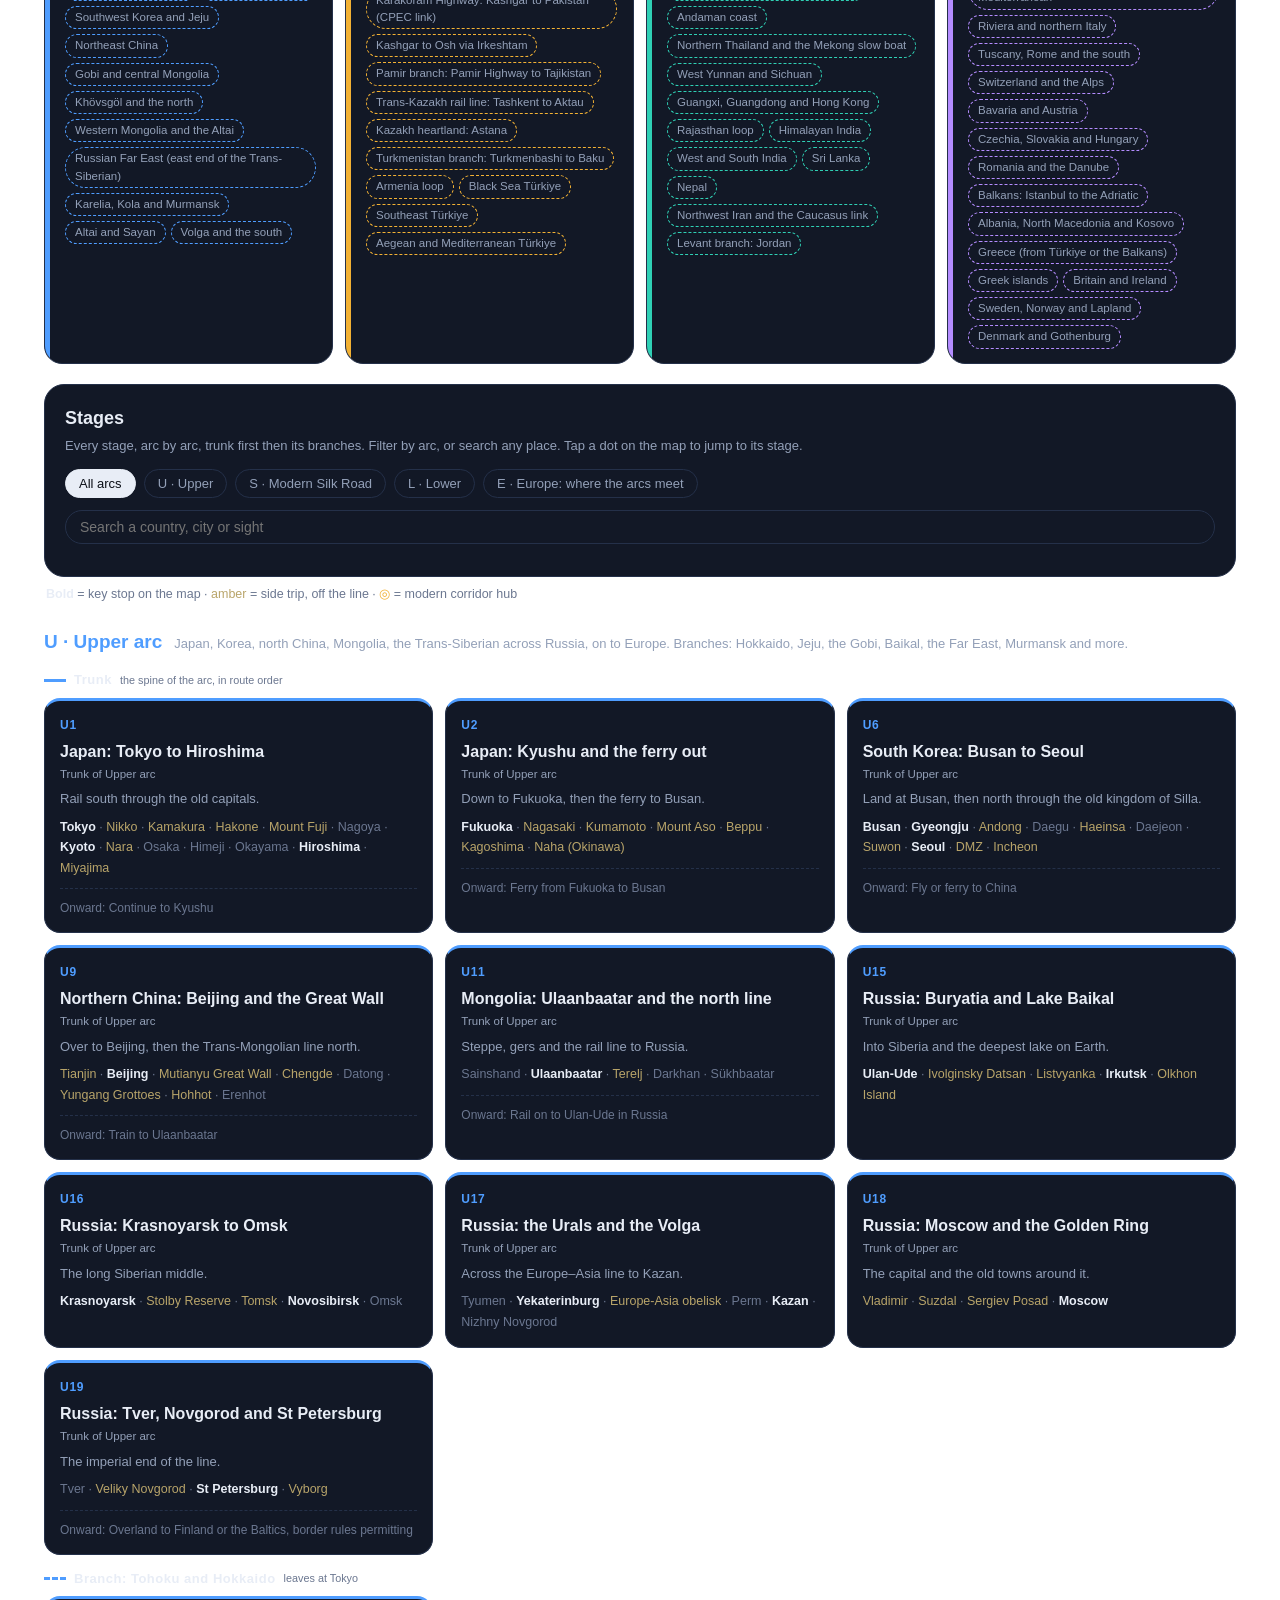
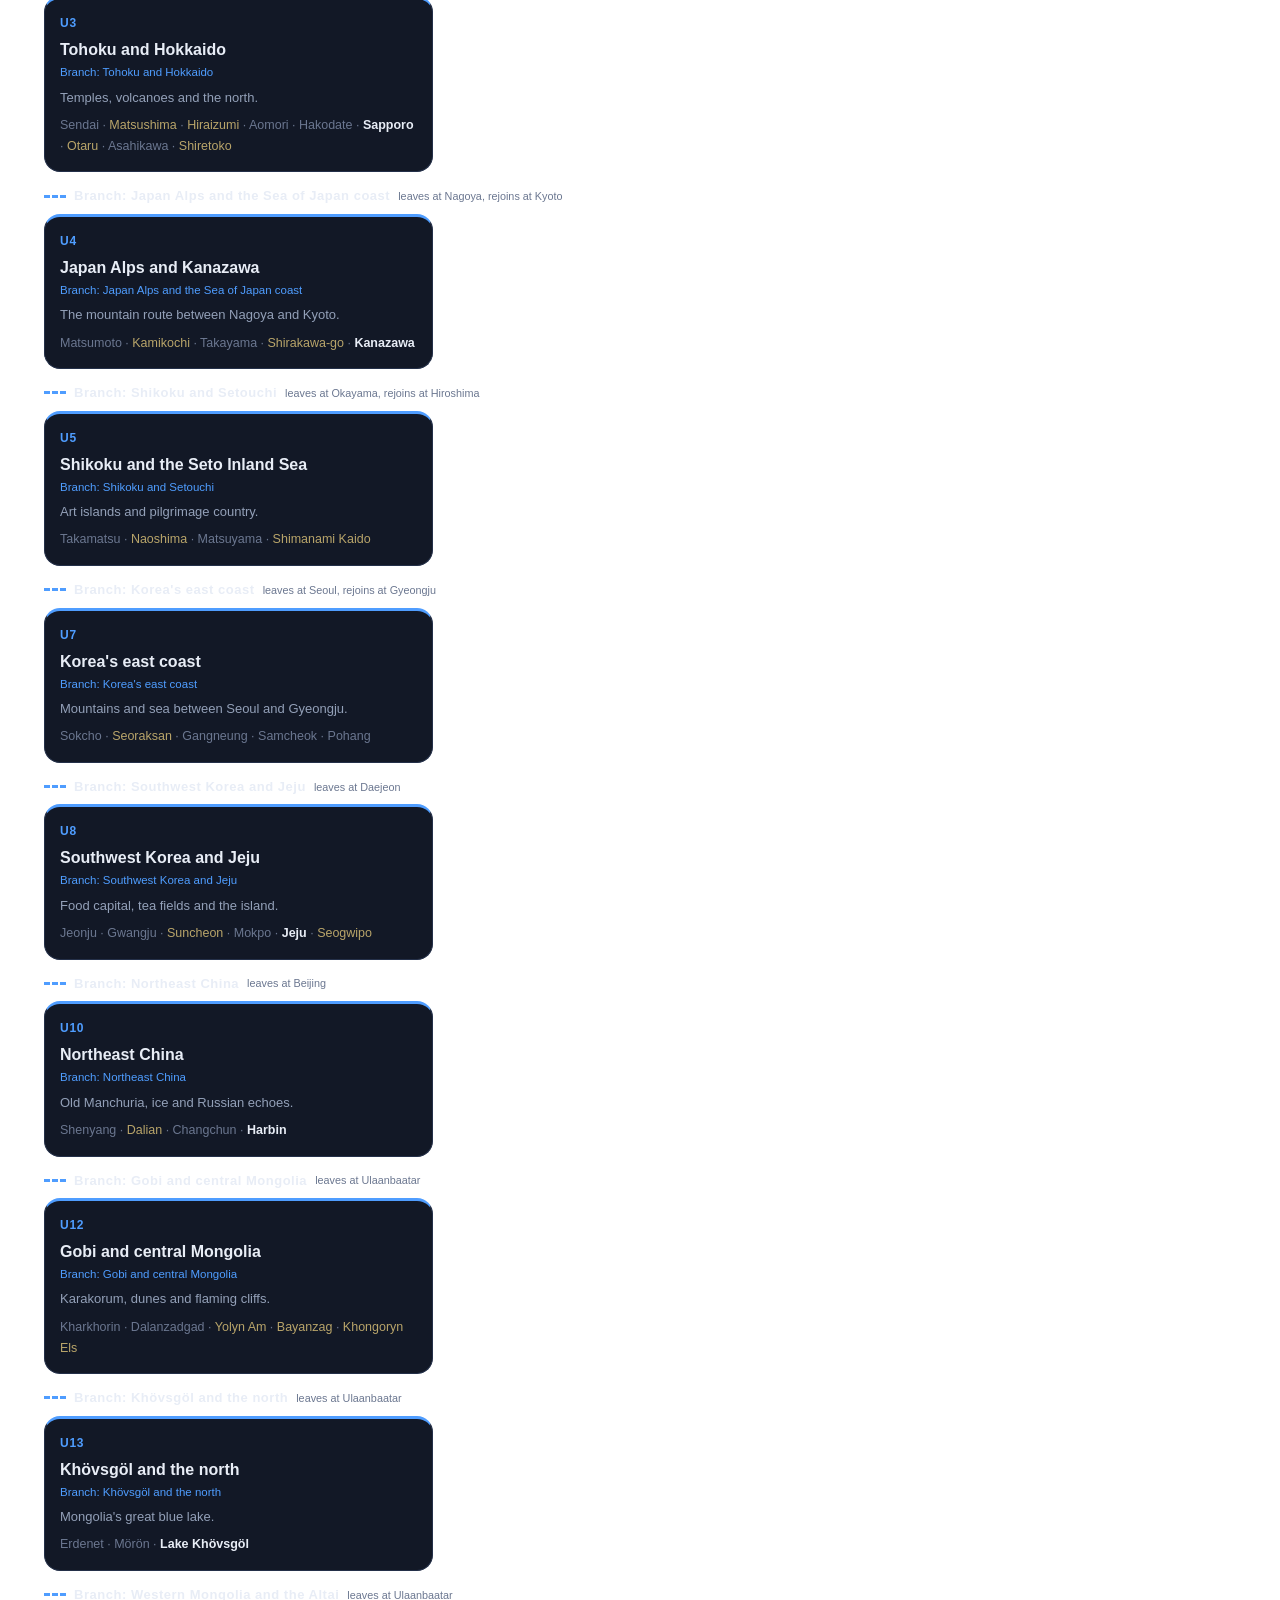
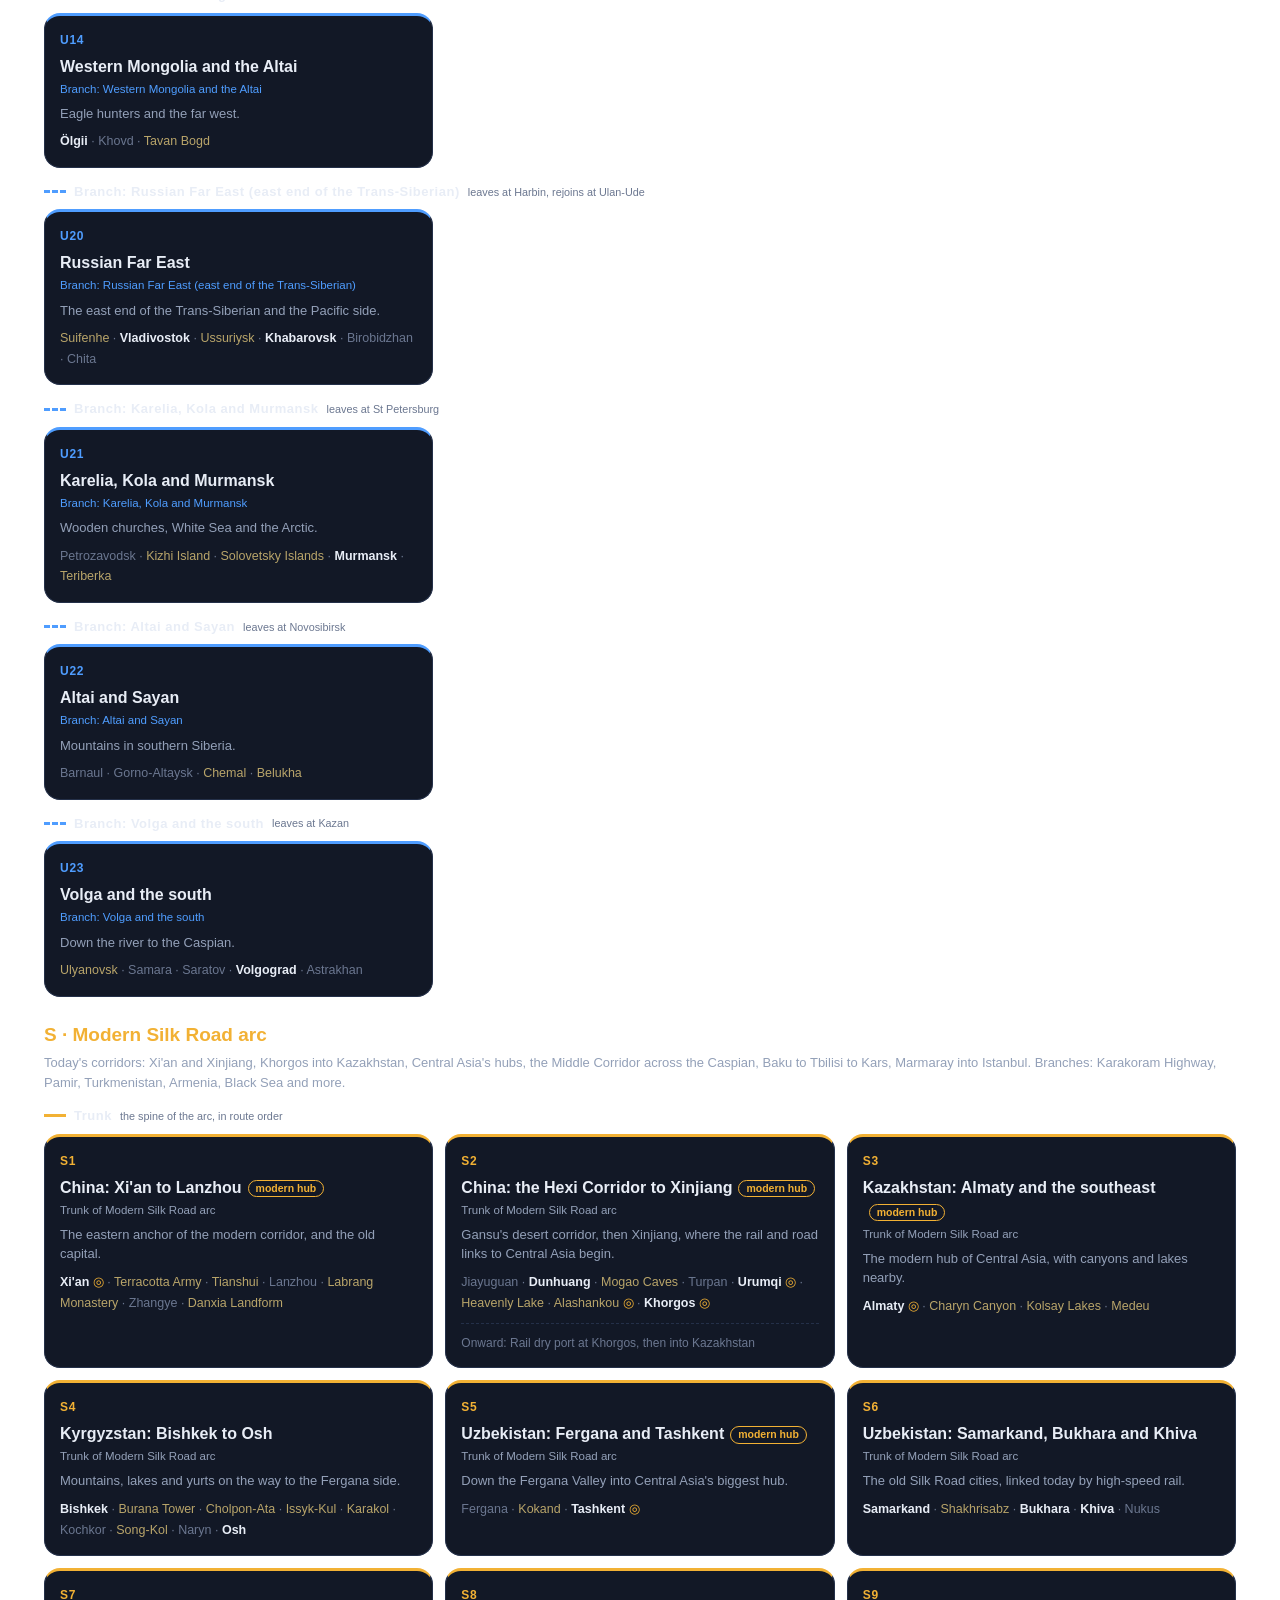
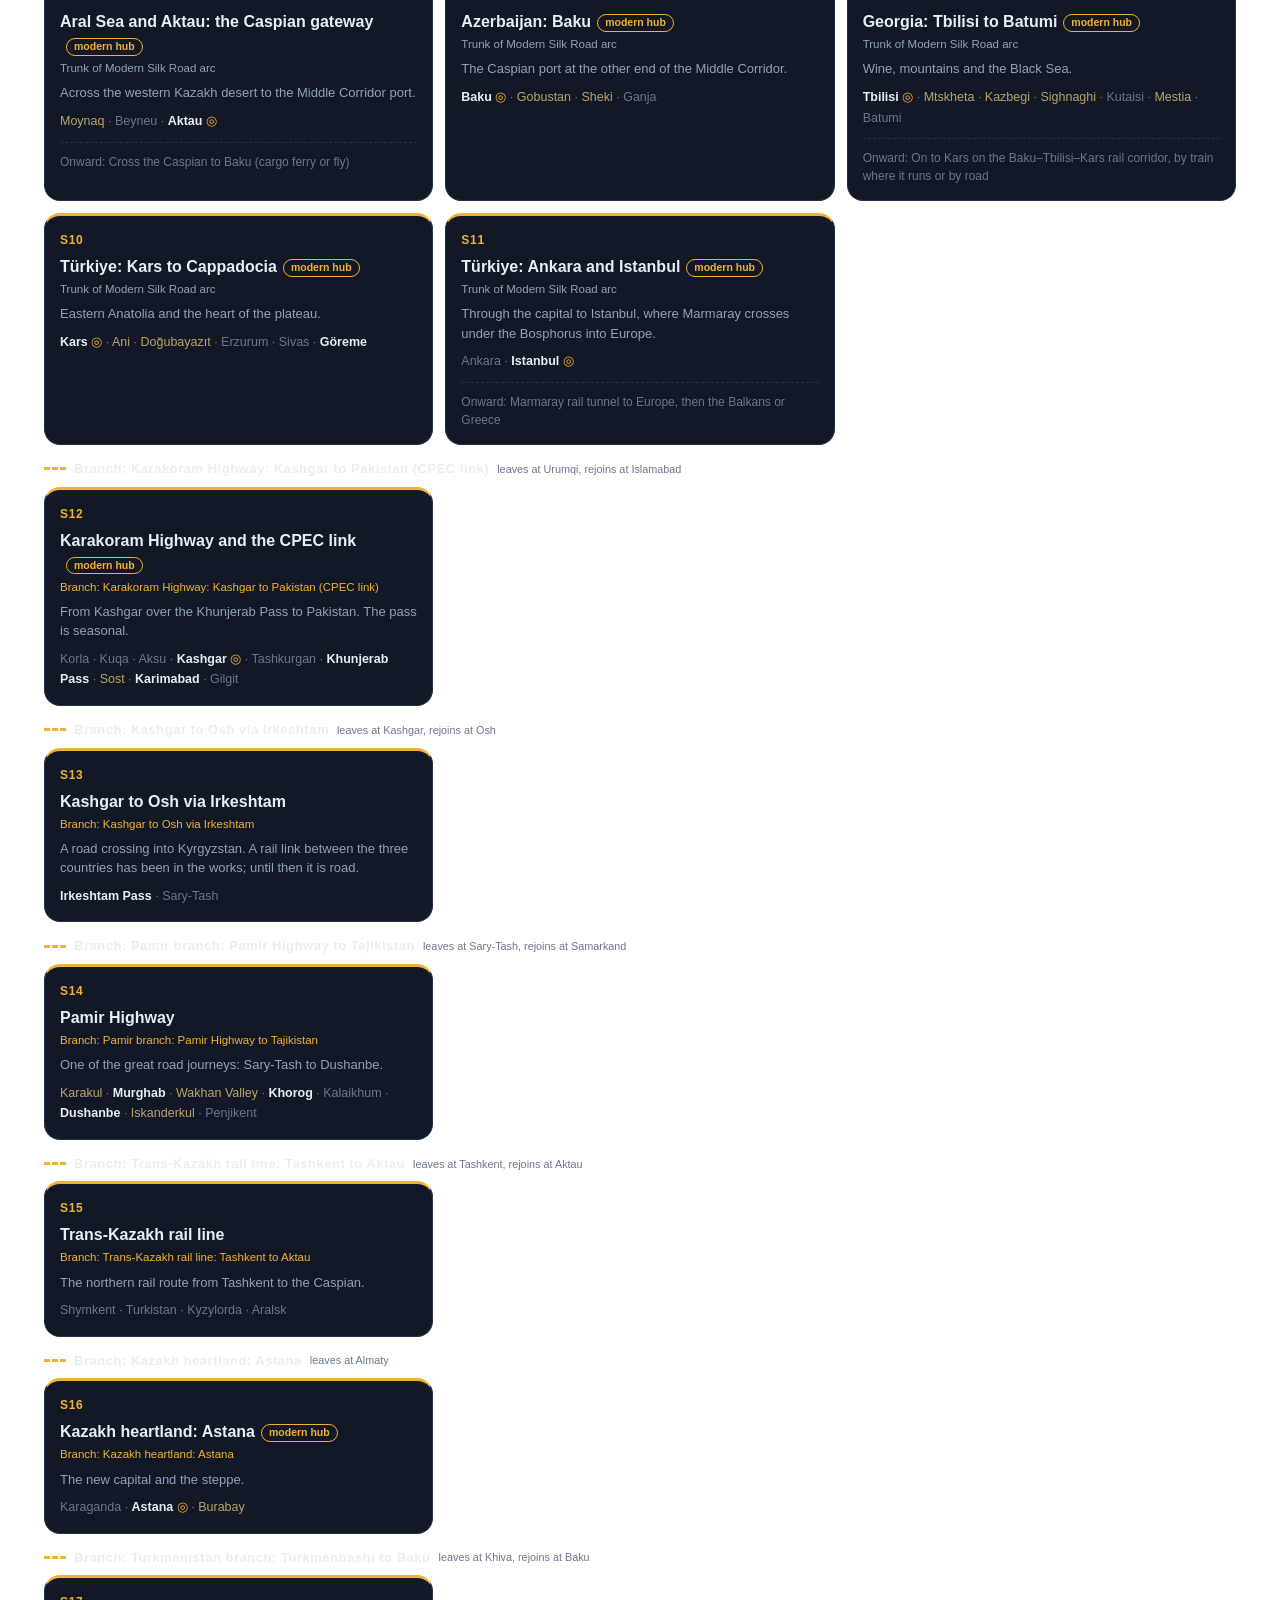
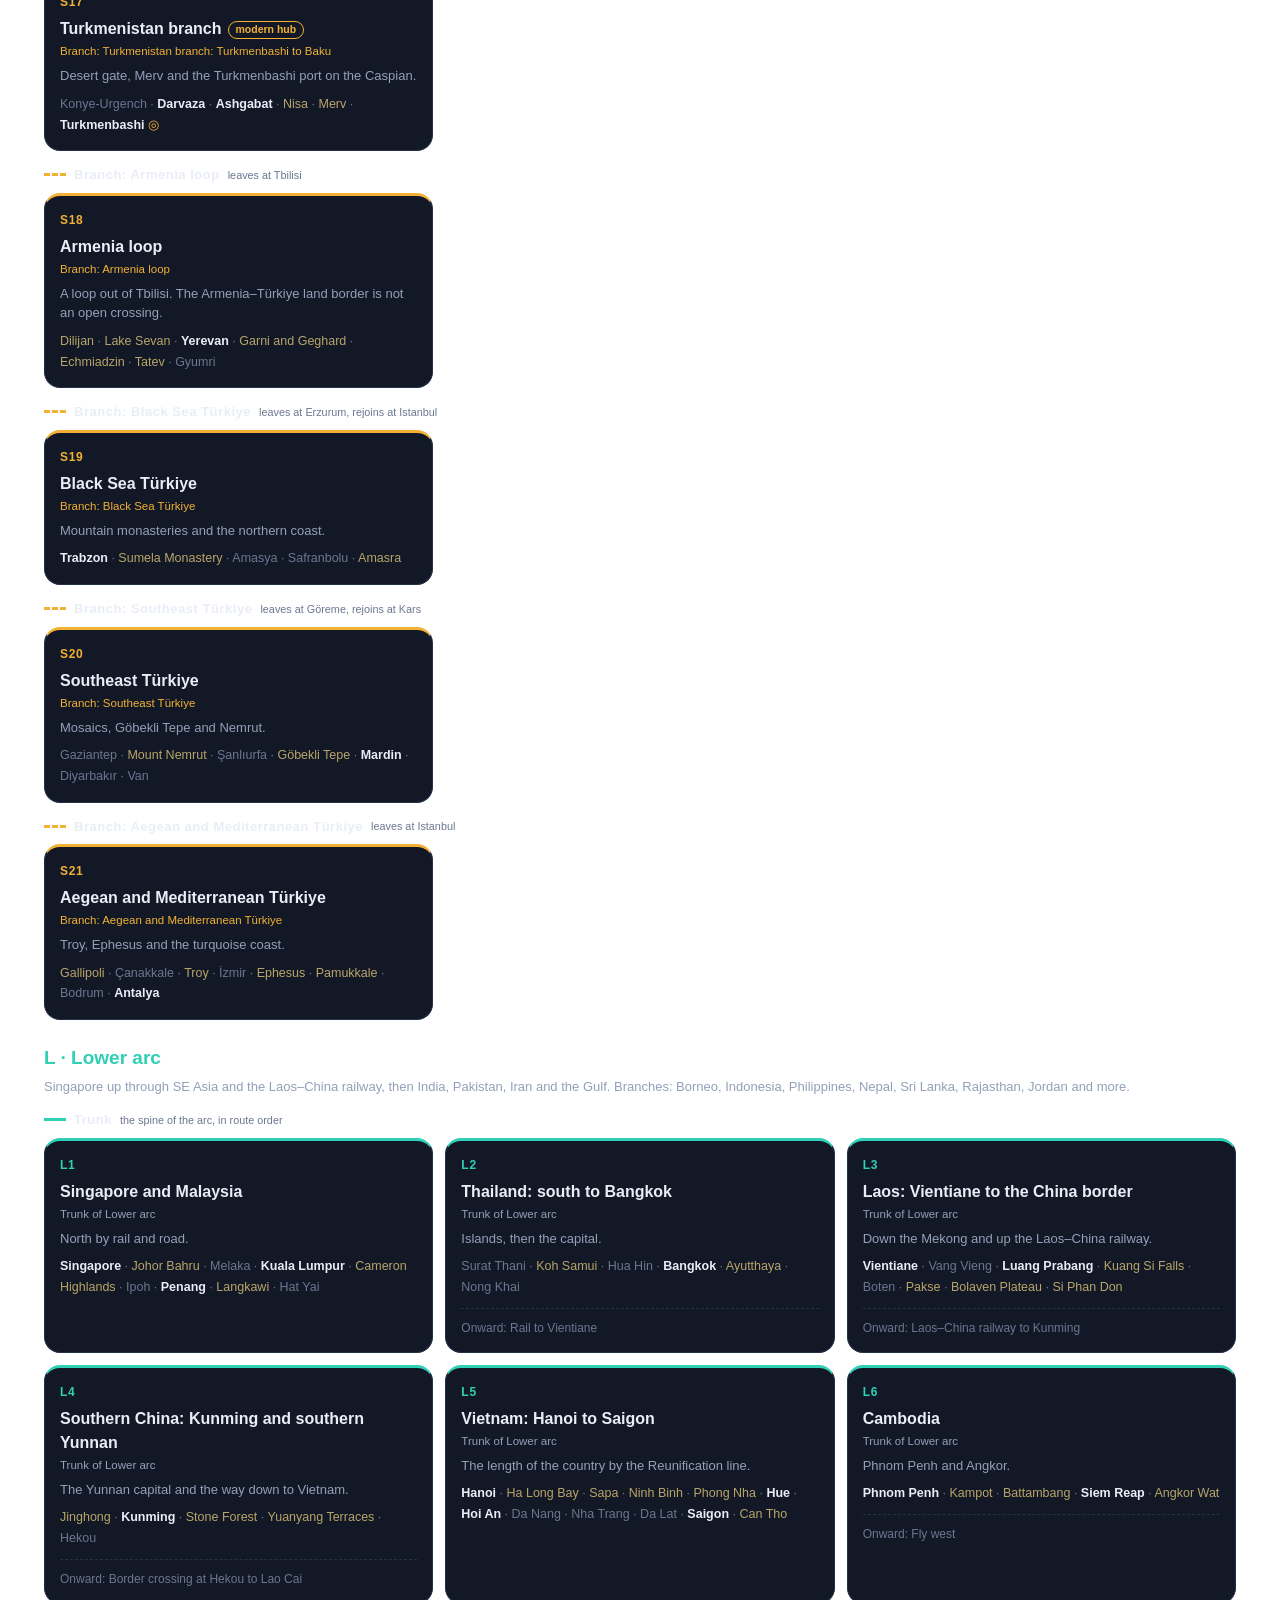
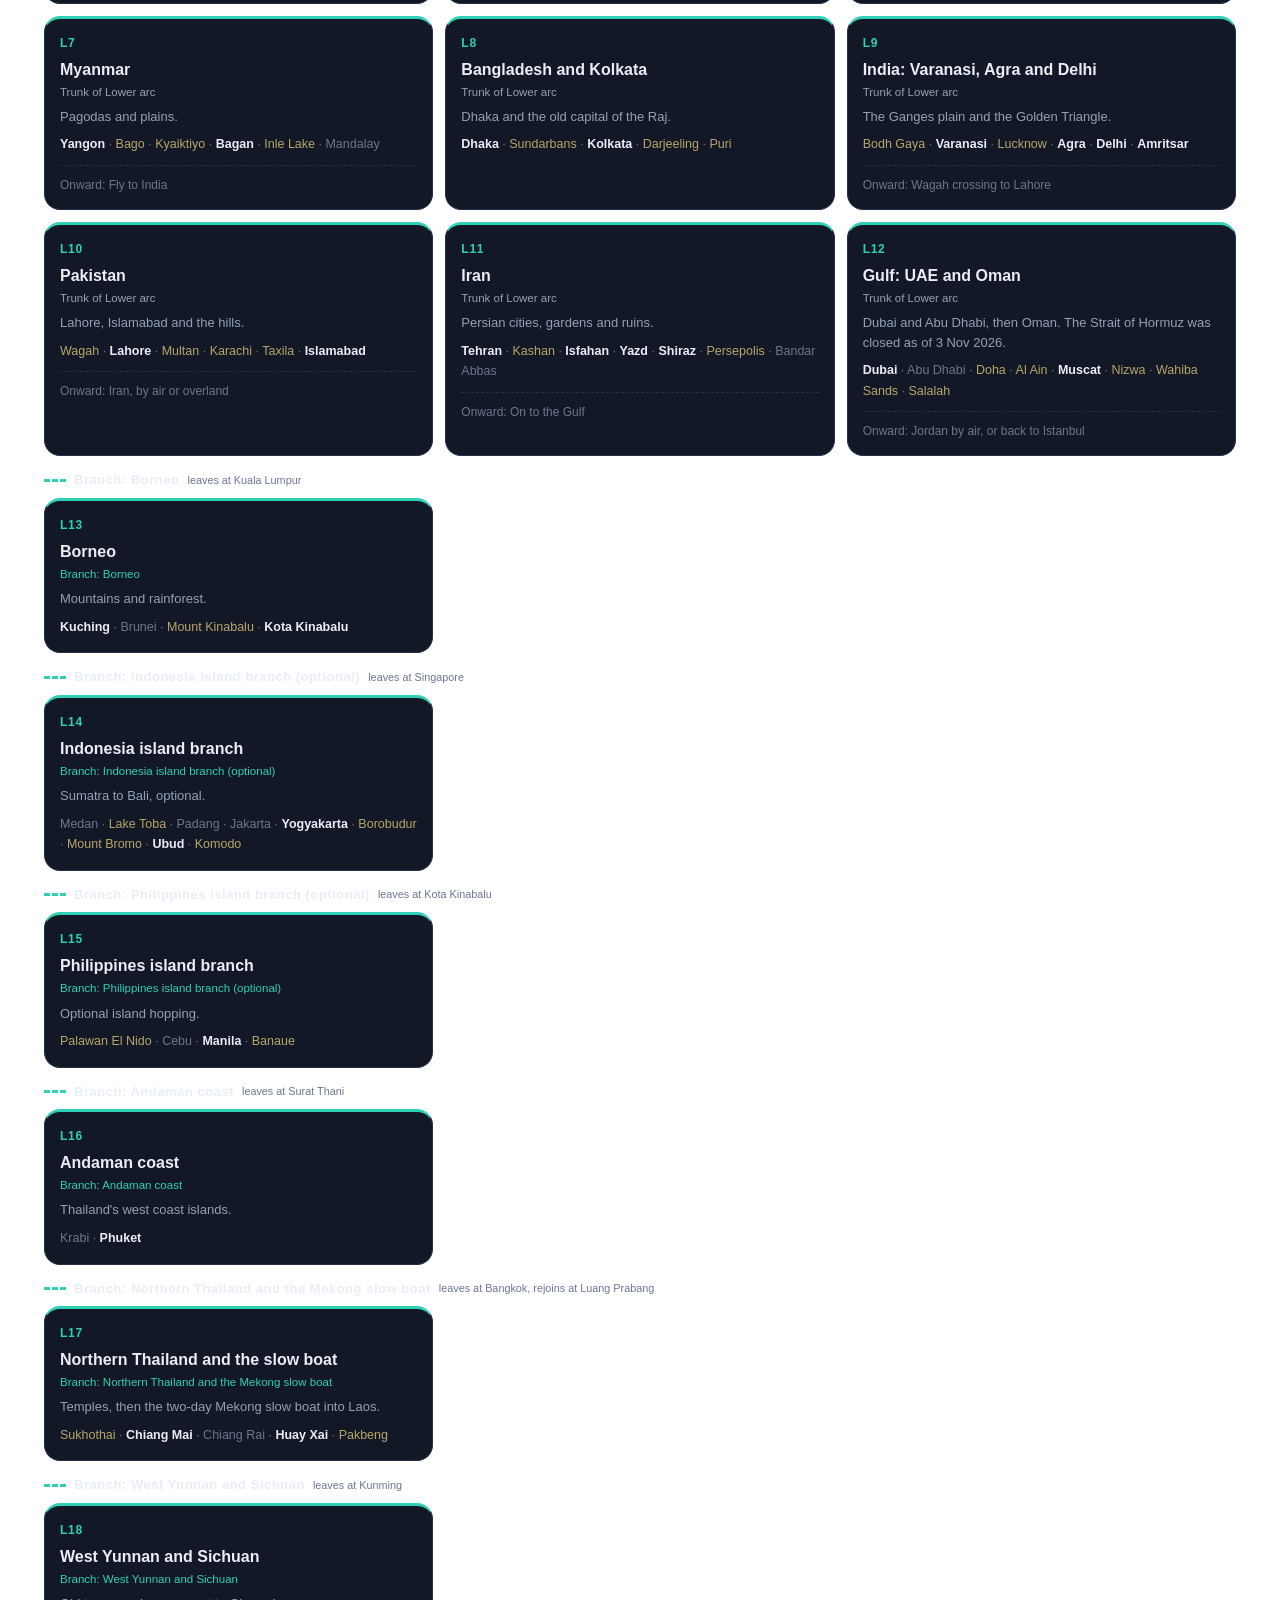
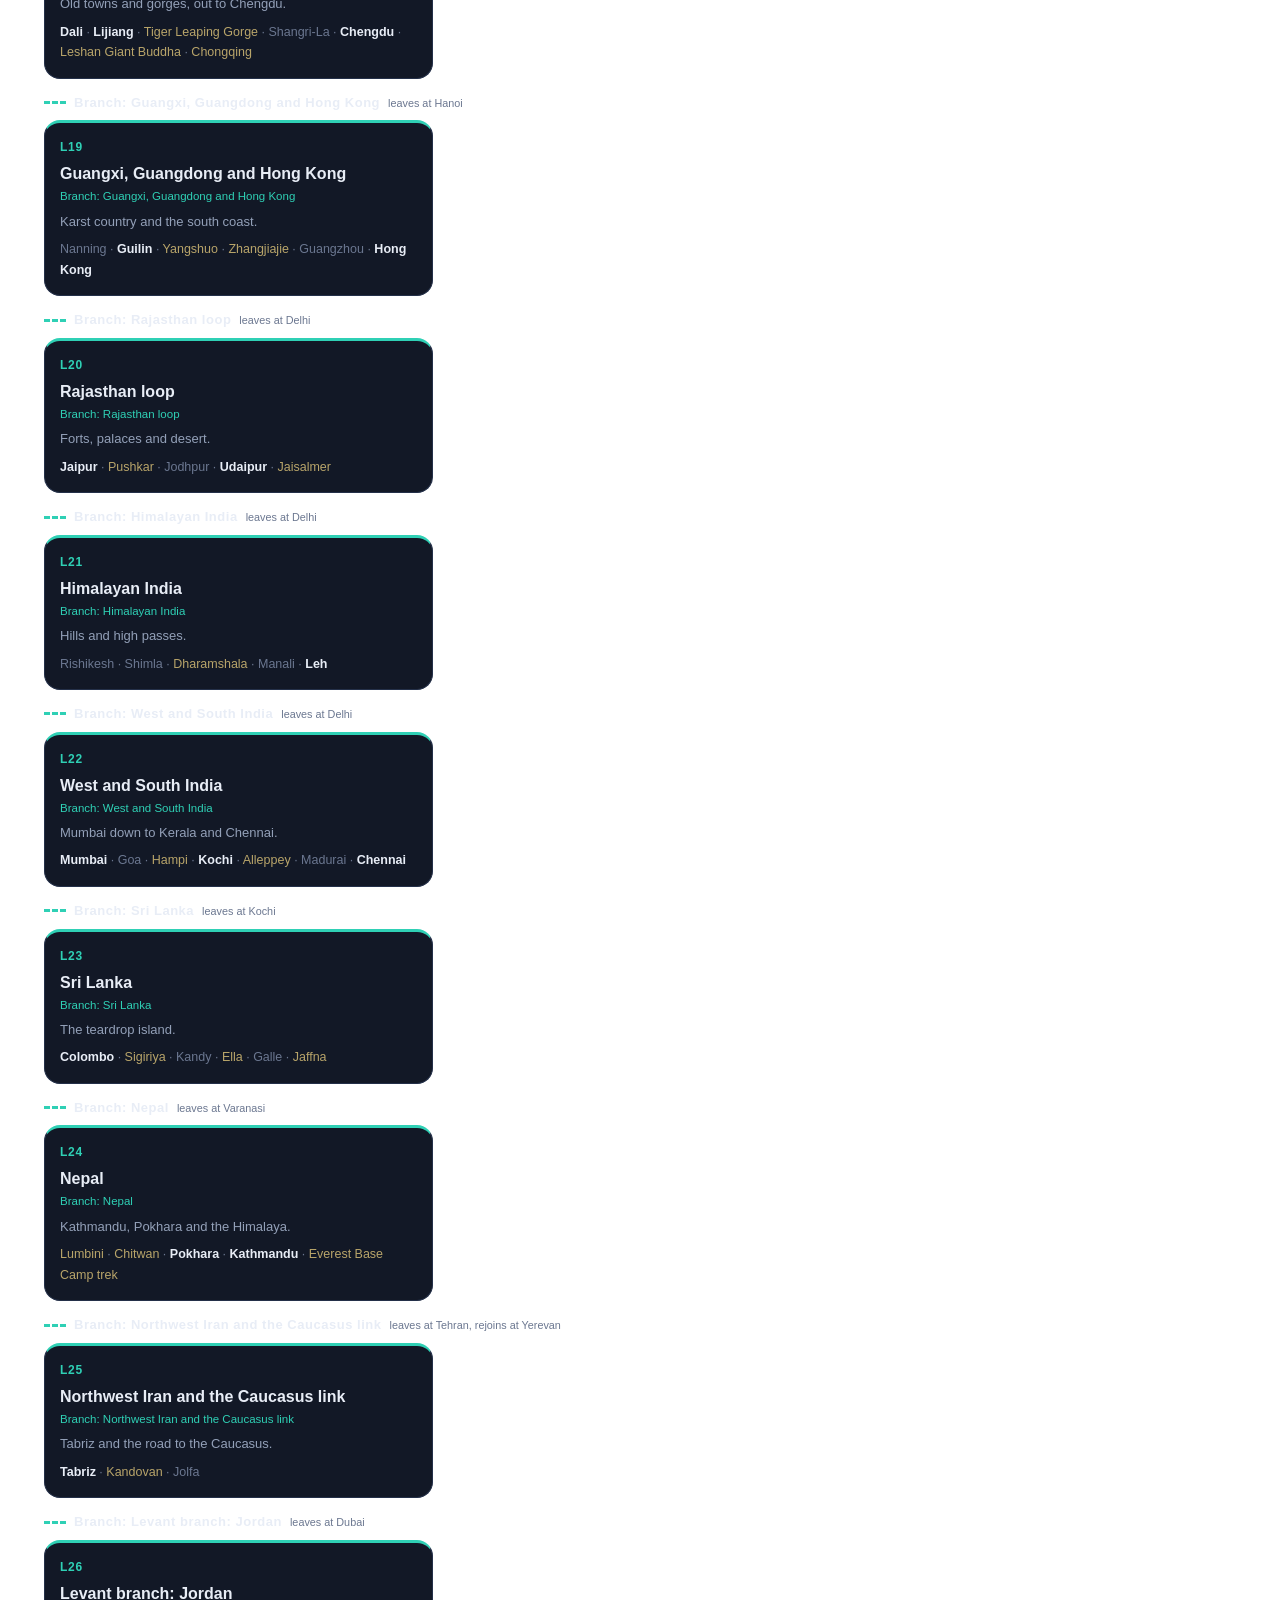
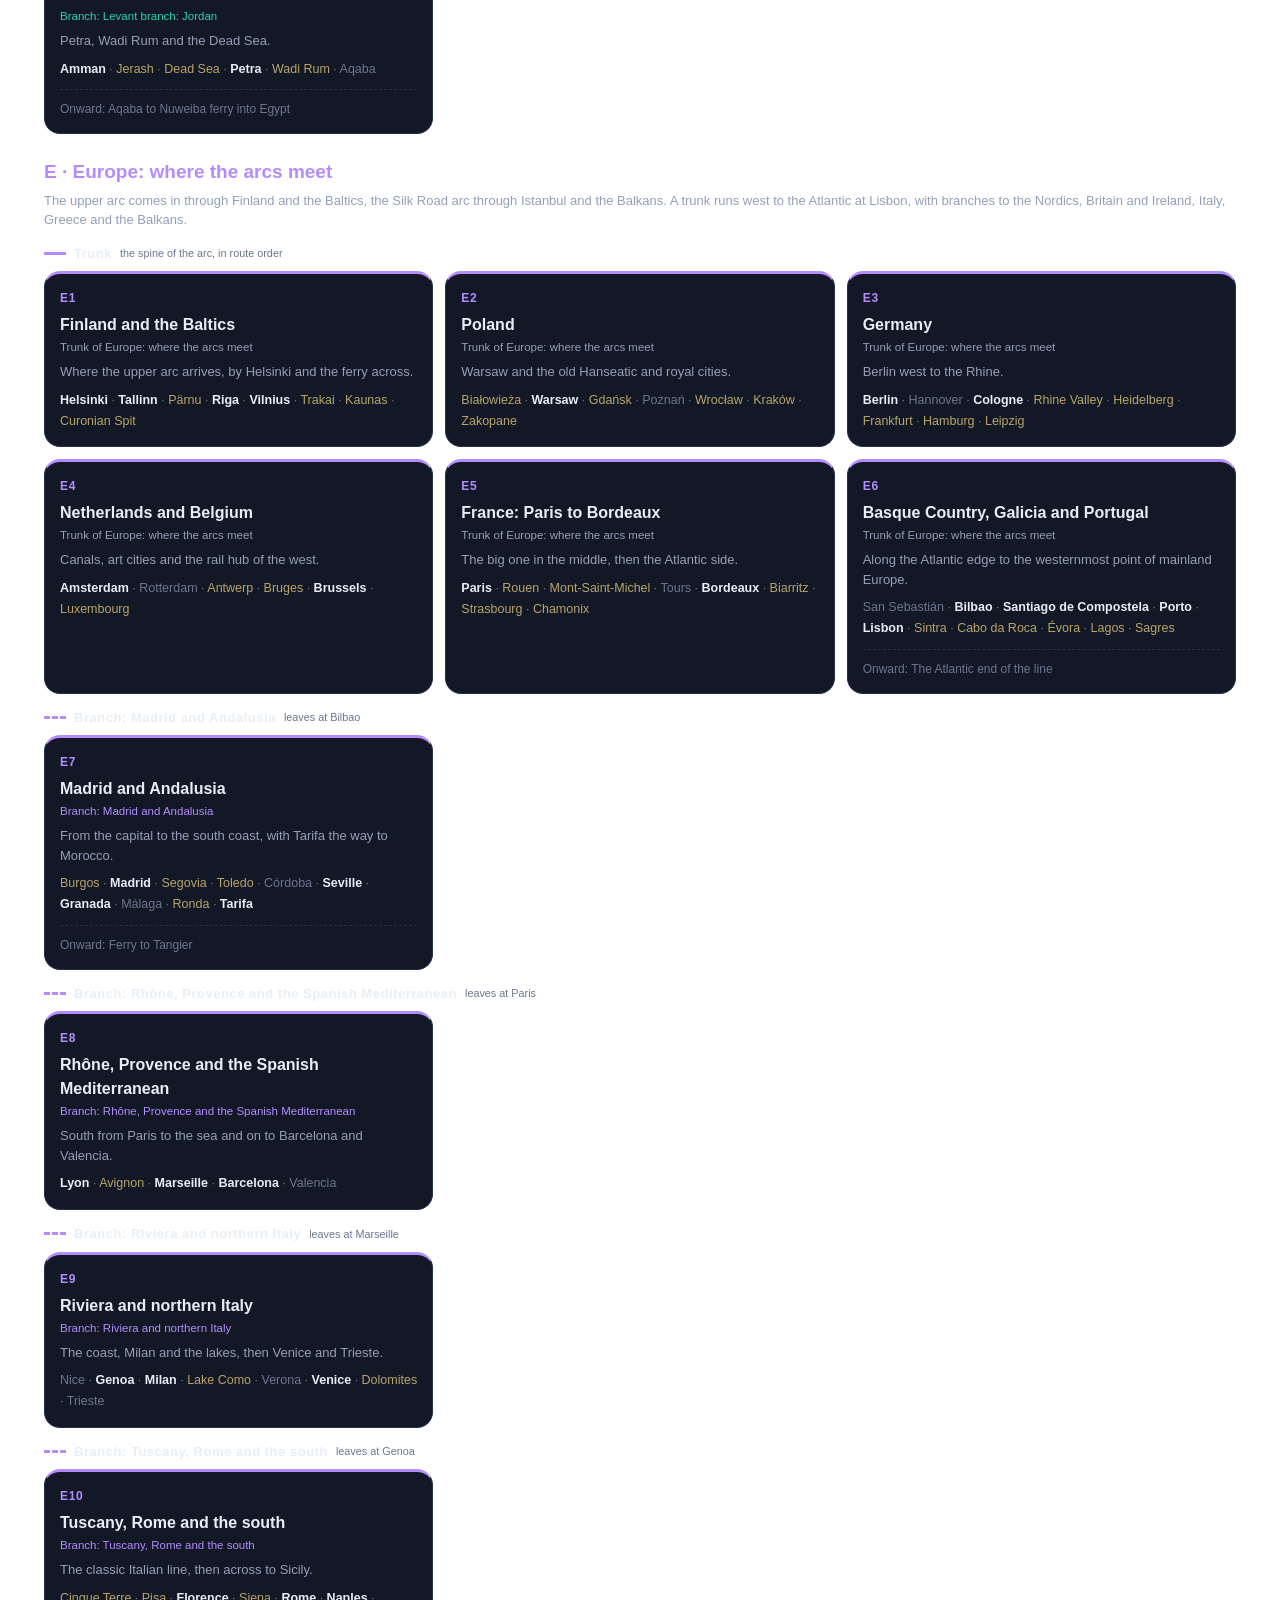
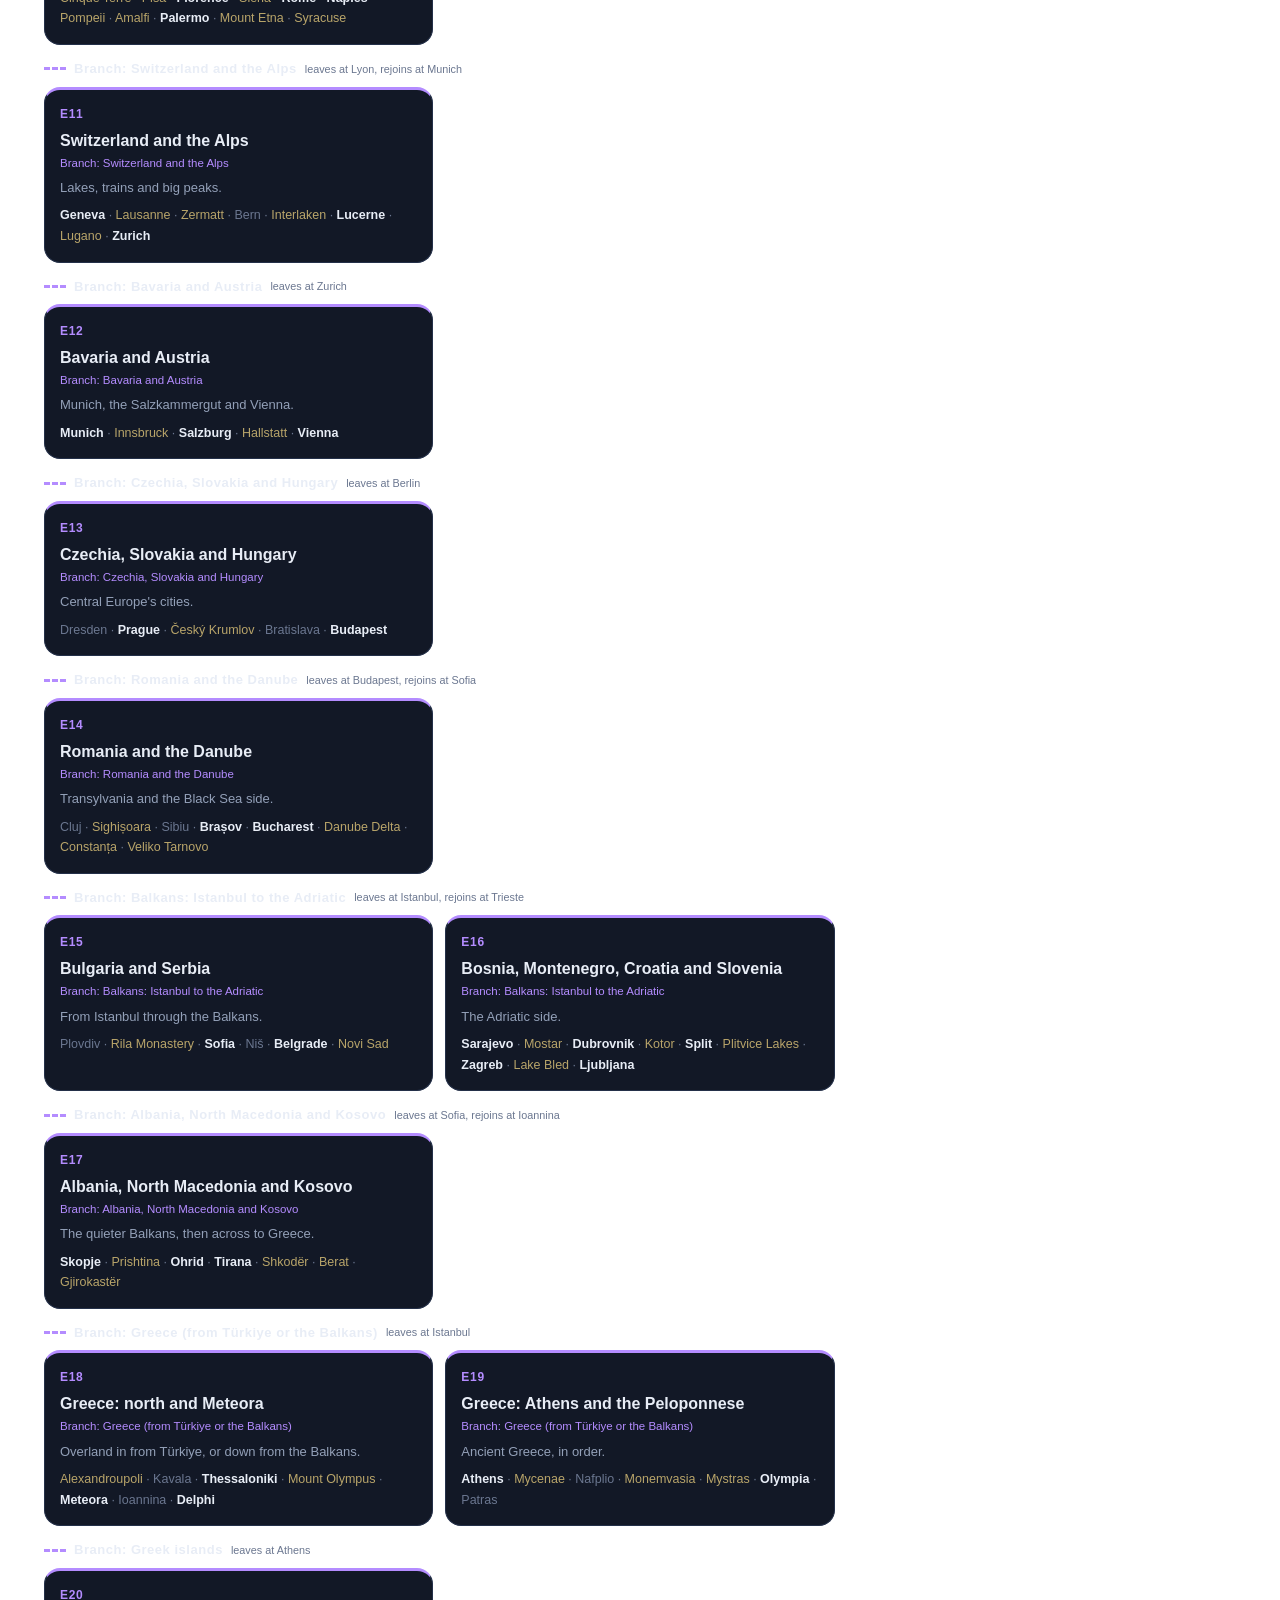
==== commit 1c40474f: "Remove per-stage travel statuses from the public dashboard Drop status fields, pills, filters, count" ====
--- a/index.html
+++ b/index.html
@@ -35,7 +35,7 @@
 <div class="arcs" id="arcs"></div>
 <div class="card" style="margin-bottom:8px">
   <h2>Stages</h2>
-  <p class="hint">Every stage, arc by arc, trunk first then its branches. Filter by arc or status, or search any place. Tap a dot on the map to jump to its stage.</p>
+  <p class="hint">Every stage, arc by arc, trunk first then its branches. Filter by arc, or search any place. Tap a dot on the map to jump to its stage.</p>
   <div class="controls" id="filters"></div>
   <div class="controls"><input type="search" id="q" placeholder="Search a country, city or sight"></div>
 </div>
@@ -65,7 +65,7 @@
       <li>Confirm a payment method that works there.</li>
       <li>Know the nearest bail-out hub, ideally within a day's travel.</li>
     </ol>
-    <div class="warn">As of 3 Nov 2026, the Iran war is unresolved and the Strait of Hormuz is closed. Russia, Iran and the Gulf stay in the plan but need a fresh check right before booking. Other stages marked <b>Check first</b> (for example Sudan, the Sahel, Venezuela, Haiti) need the same.</div>
+    <div class="warn">As of 3 Nov 2026, the Iran war is unresolved and the Strait of Hormuz is closed. Routes through that region are drawn as corridors; conditions on the ground change.</div>
   </div>
   <div class="card">
     <h2>A lens to carry along</h2>
--- a/src/styles.css
+++ b/src/styles.css
@@ -3,13 +3,12 @@
  *
  * Colours come from the variables in :root. Arc colours and the hero gradient (--g1..--g3)
  * are set at runtime from the data (see js/views.js), so there are no per-arc rules here.
- * Status pills: .p-next .p-planned .p-check .p-done (the status ids in data/stages).
  */
 
 /* ===== Theme variables and base elements ===== */
 :root{
   --bg:#0b0f17;--panel:#121826;--panel2:#182033;--line:#243049;--text:#e8edf6;--muted:#93a0b8;--dim:#6b7790;
-  --next:#4f9dff;--done:#3ccf7a;--check:#ff9f43;--planned:#7d8aa3;--sea-map:#0d1422;
+  --sea-map:#0d1422;
 }
 *{box-sizing:border-box;margin:0;padding:0}
 html{scroll-behavior:smooth}
@@ -79,8 +78,6 @@
 .arc h3{font-size:17px;display:flex;justify-content:space-between;align-items:center;gap:8px}
 .arc h3 em{font-style:normal;font-size:12px;color:var(--c);font-weight:700;letter-spacing:.08em}
 .arc .route{font-size:13px;color:var(--muted);margin:6px 0 10px}
-.bar{height:6px;background:var(--line);border-radius:6px;overflow:hidden}
-.bar div{height:100%;background:var(--c)}
 .arc .meta{font-size:12px;color:var(--dim);margin:6px 0 8px}
 .brs{display:flex;flex-wrap:wrap;gap:5px}
 .br{font-size:11.5px;border:1px dashed var(--c);color:var(--muted);border-radius:999px;padding:2px 9px;cursor:pointer;background:transparent}
@@ -107,8 +104,6 @@
 .stage.flash{box-shadow:0 0 0 2px var(--c),0 0 24px var(--c)}
 .stage .top{display:flex;justify-content:space-between;align-items:center;gap:8px;margin-bottom:6px}
 .code{font-size:12px;font-weight:700;color:var(--c);letter-spacing:.06em}
-.pill{font-size:11px;font-weight:600;padding:3px 9px;border-radius:999px;border:1px solid currentColor;white-space:nowrap}
-.p-next{color:var(--next)}.p-done{color:var(--done)}.p-check{color:var(--check)}.p-planned{color:var(--planned)}
 .stage h4{font-size:16px;margin-bottom:2px}
 .bd{font-size:11.5px;color:var(--c);margin-bottom:6px}
 .bd.trunk{color:var(--muted)}
@@ -124,7 +119,7 @@
 ol,ul{padding-left:20px;color:var(--muted);font-size:14px}
 li{margin:6px 0}
 li b{color:var(--text)}
-.warn{margin-top:14px;border:1px solid var(--check);background:rgba(255,159,67,.08);border-radius:12px;padding:12px 14px;font-size:13px;color:#ffd2a6}
+.warn{margin-top:14px;border:1px solid #c9a36a;background:rgba(201,163,106,.08);border-radius:12px;padding:12px 14px;font-size:13px;color:#e6d3b0}
 .tandem{display:grid;gap:10px}
 .tandem div{background:var(--panel2);border-radius:12px;padding:12px 14px;font-size:14px;color:var(--muted)}
 .tandem b{color:var(--text);display:block;margin-bottom:2px}
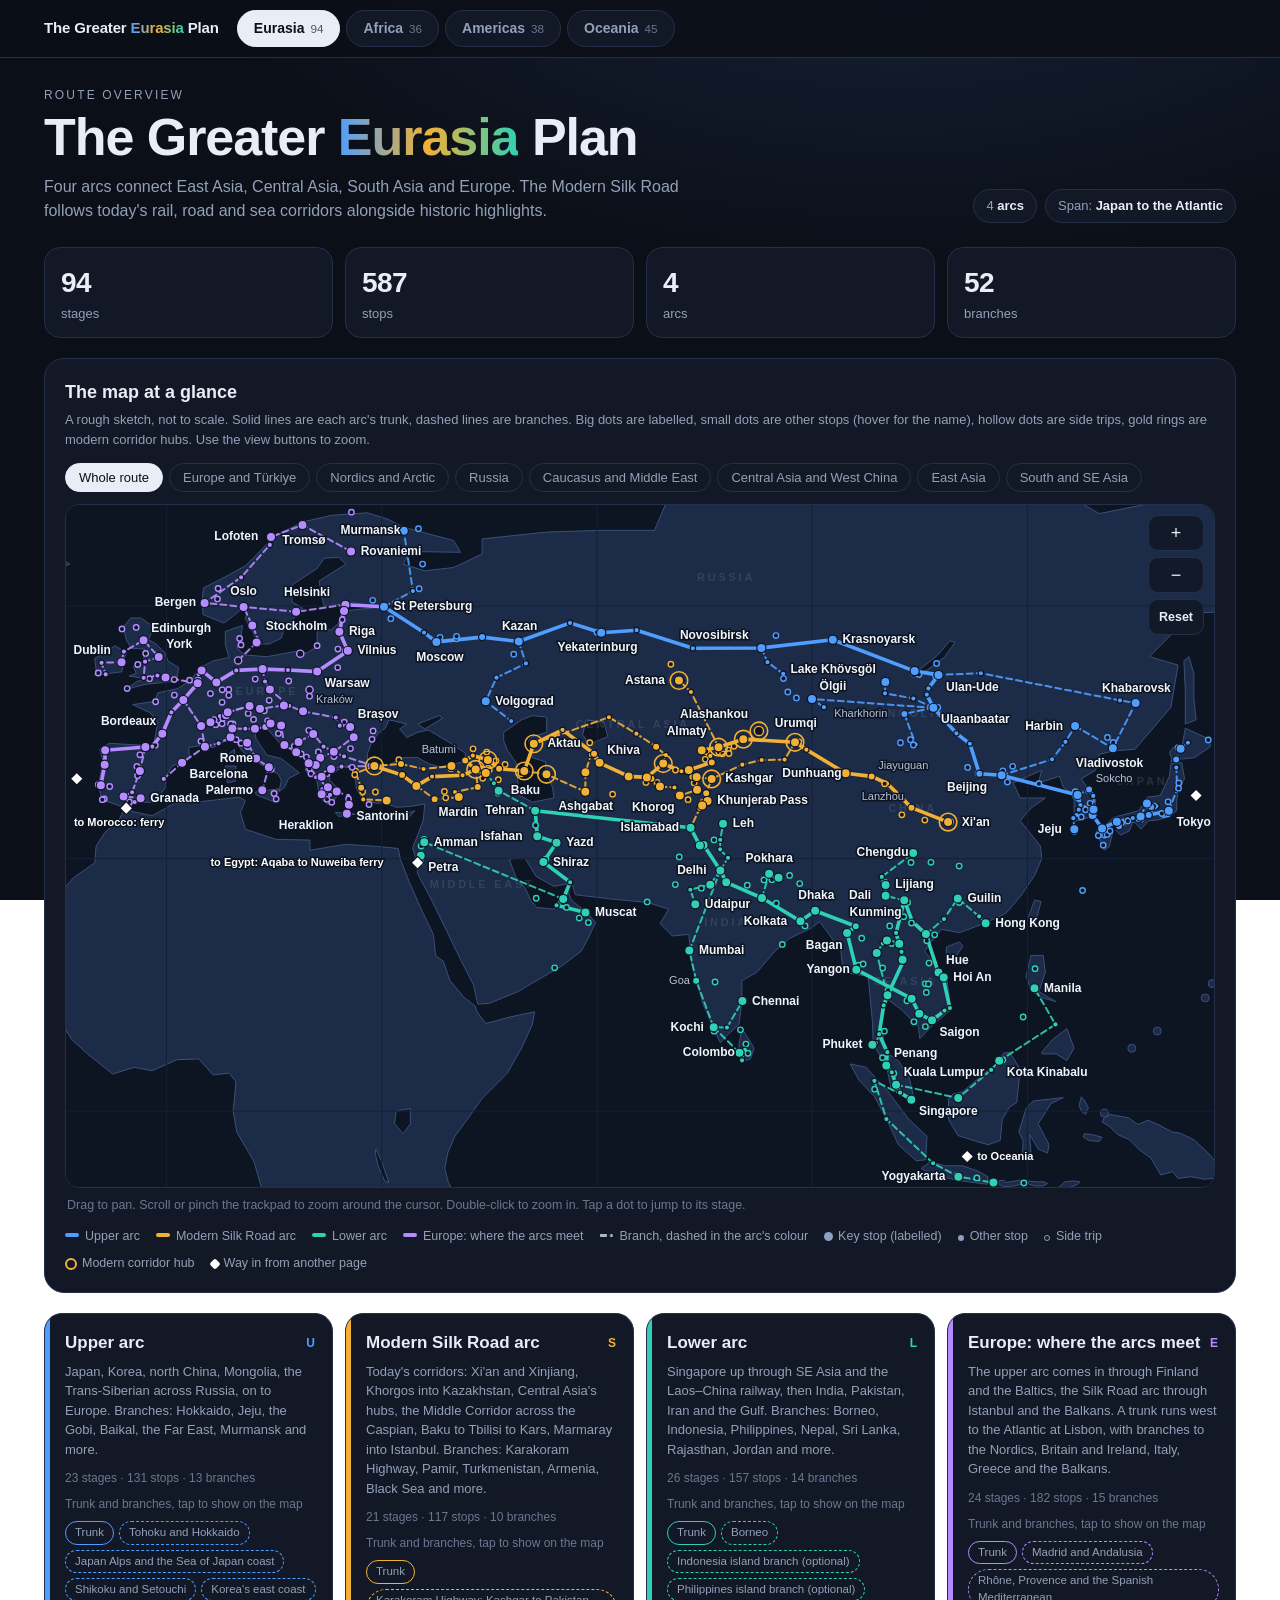
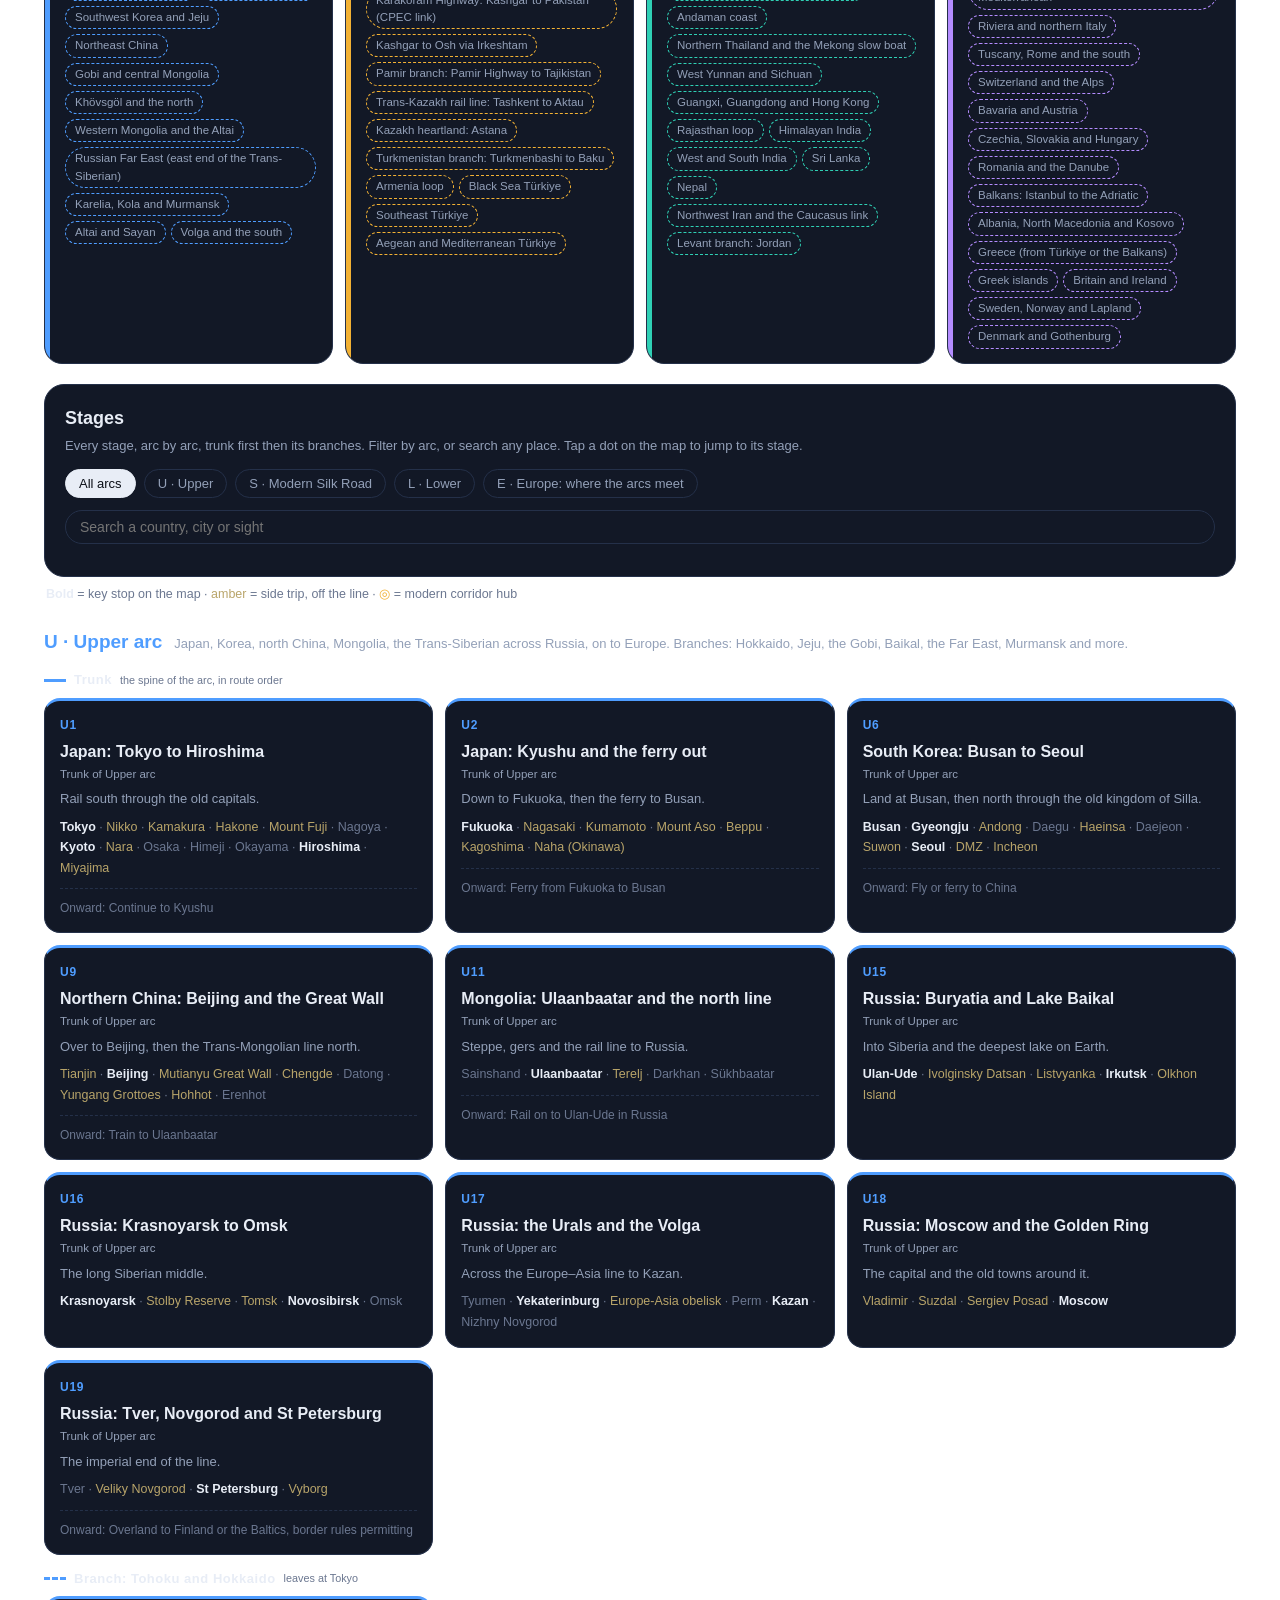
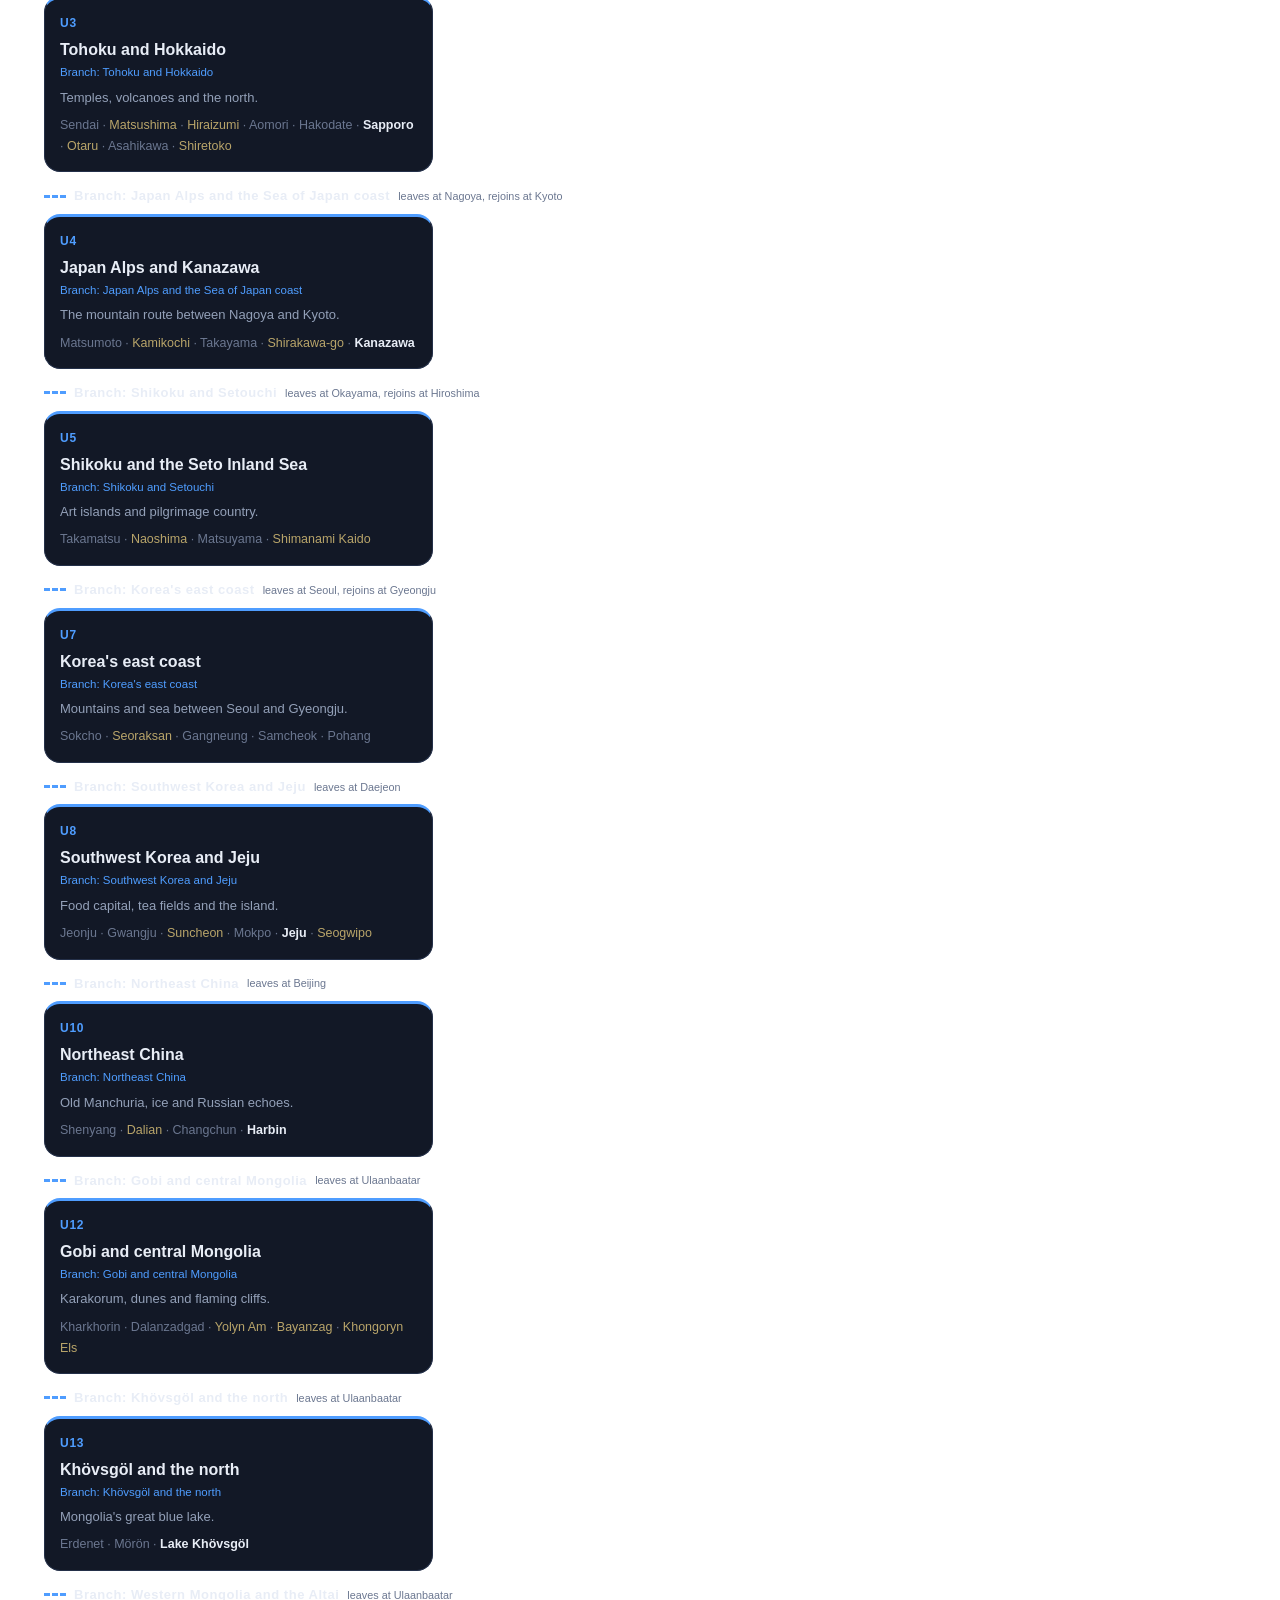
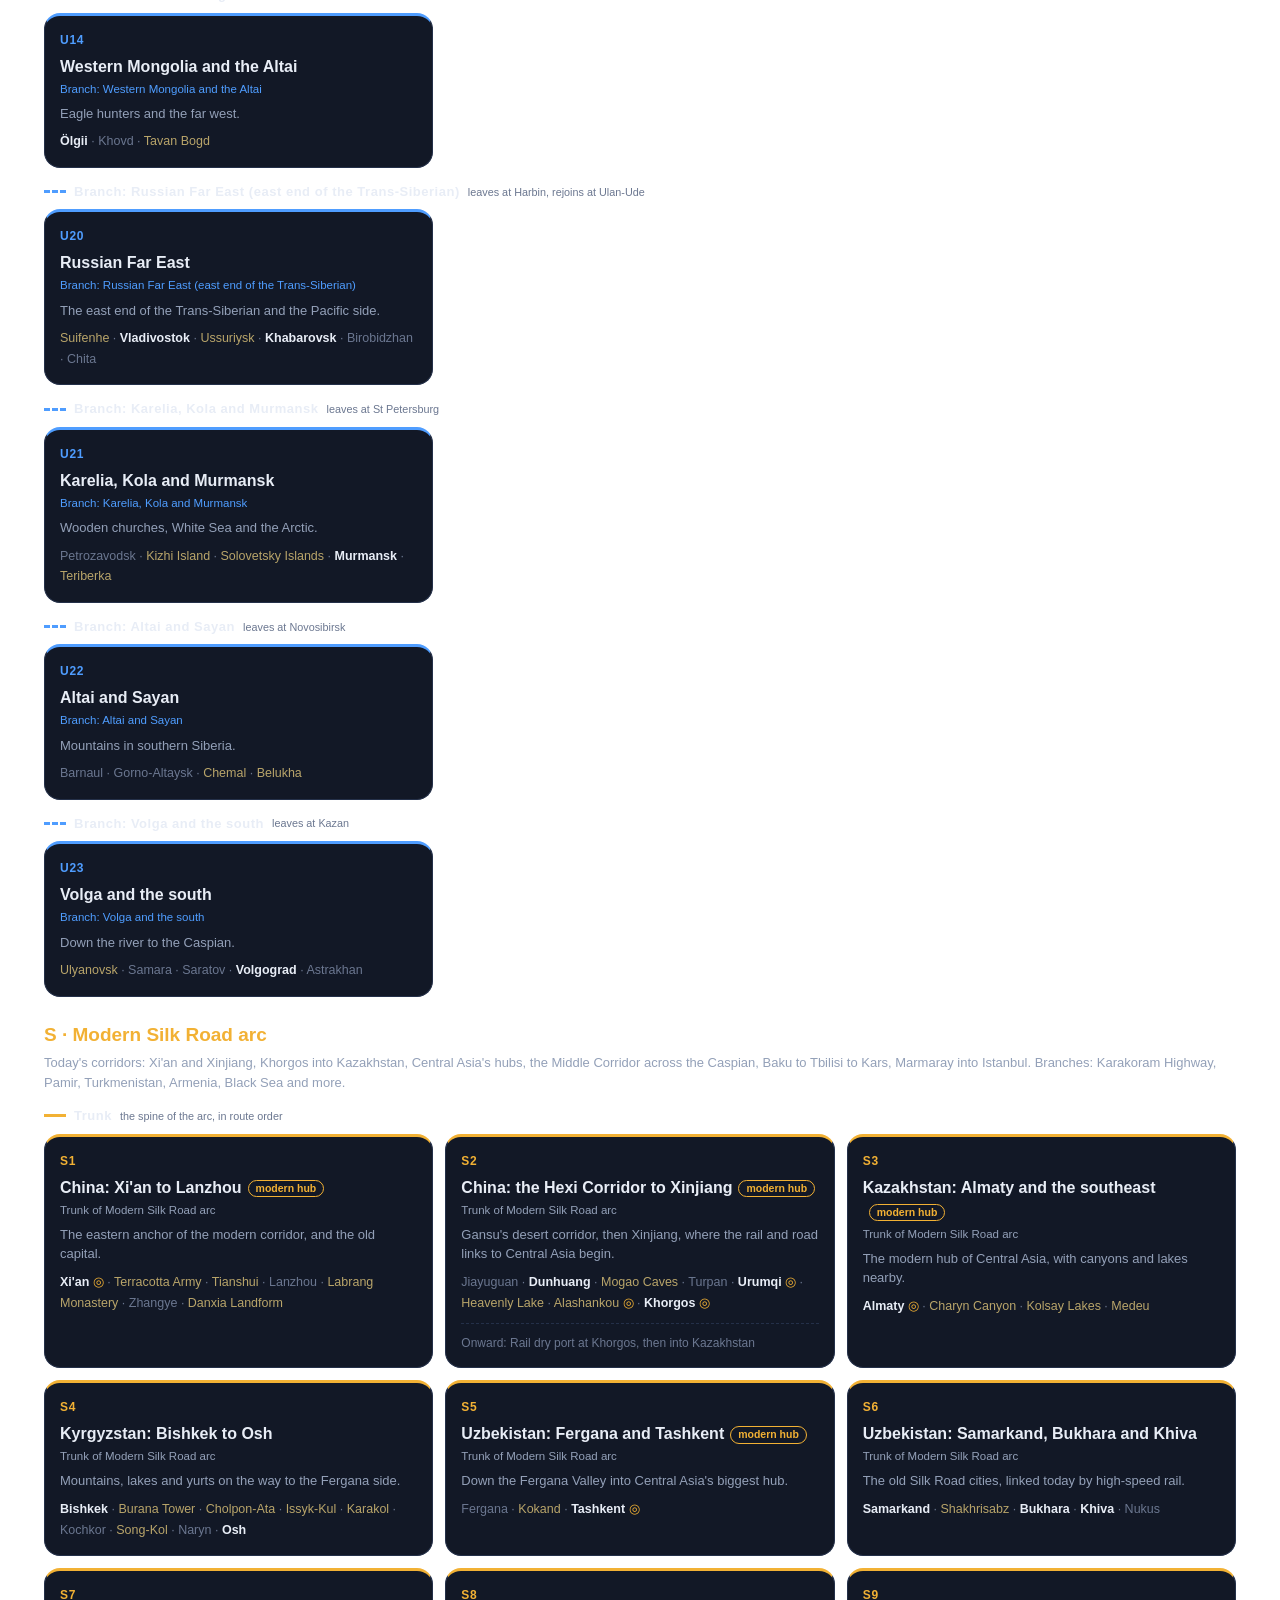
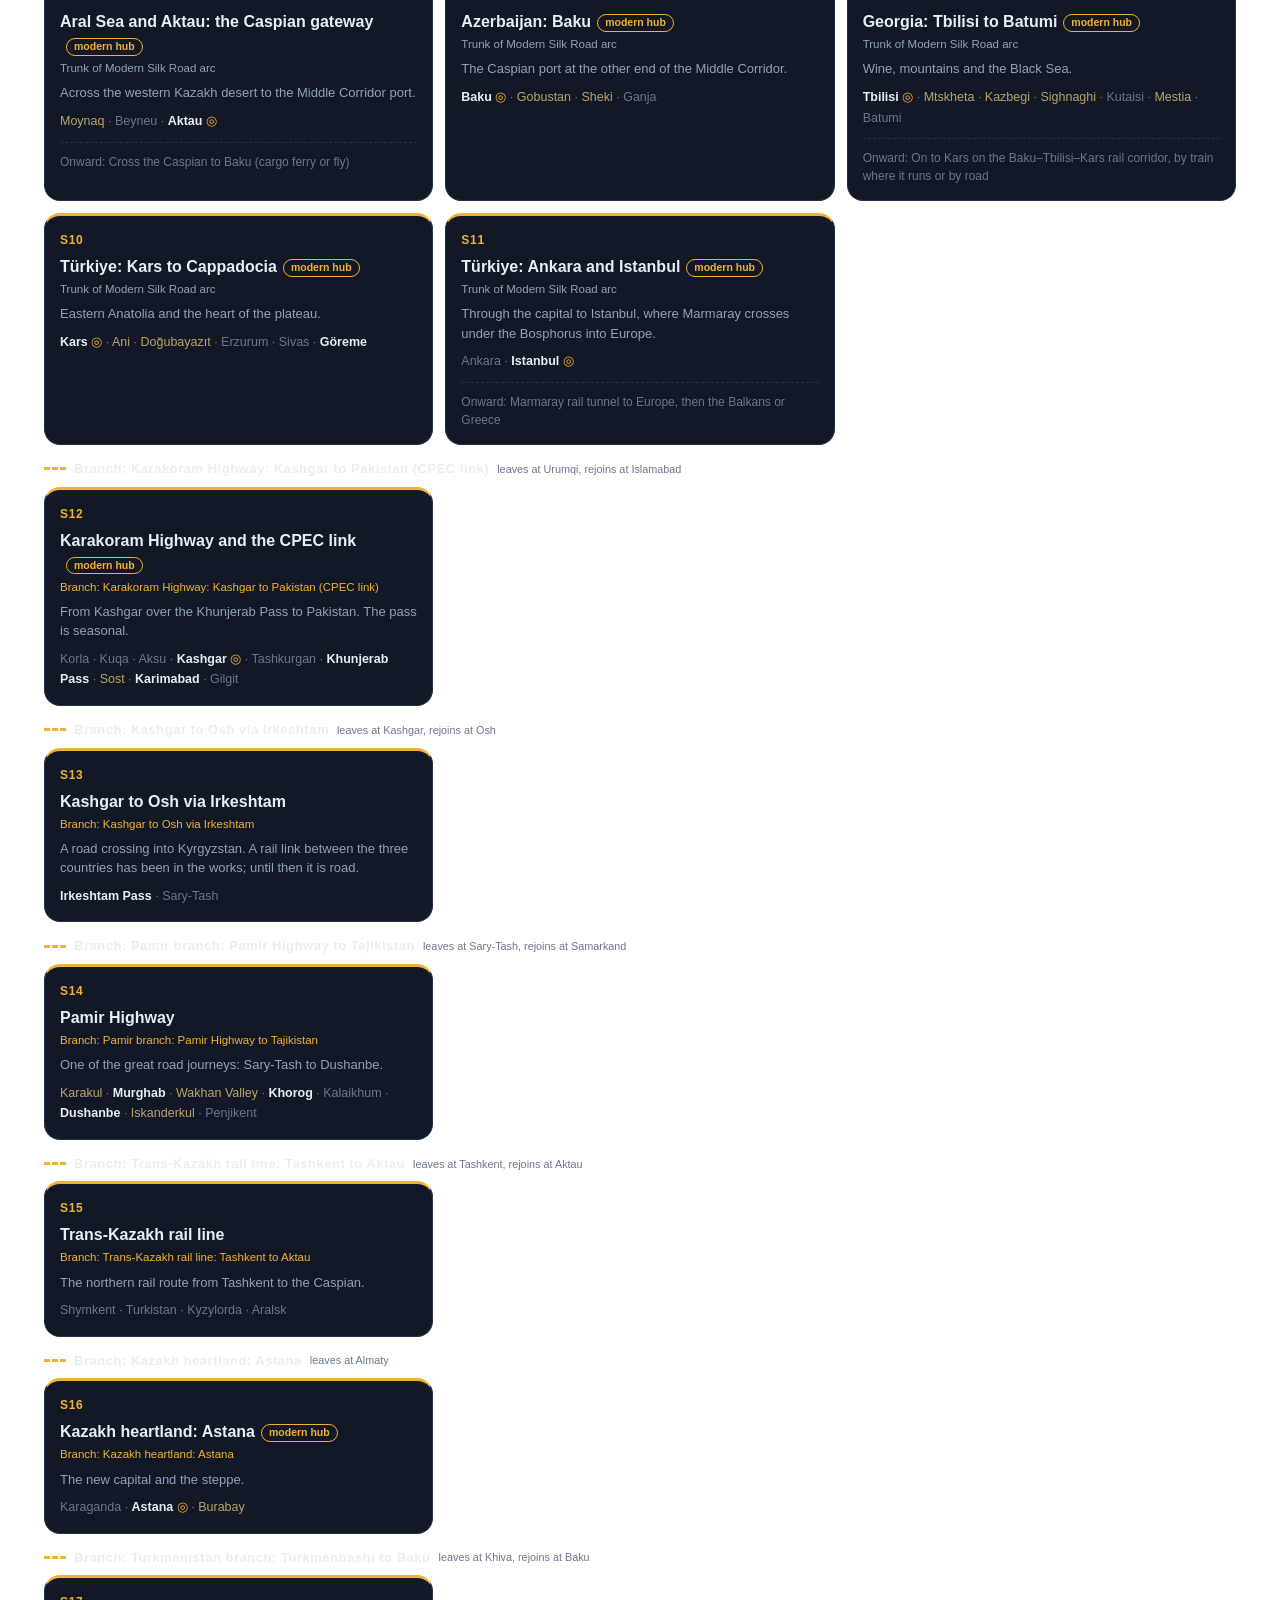
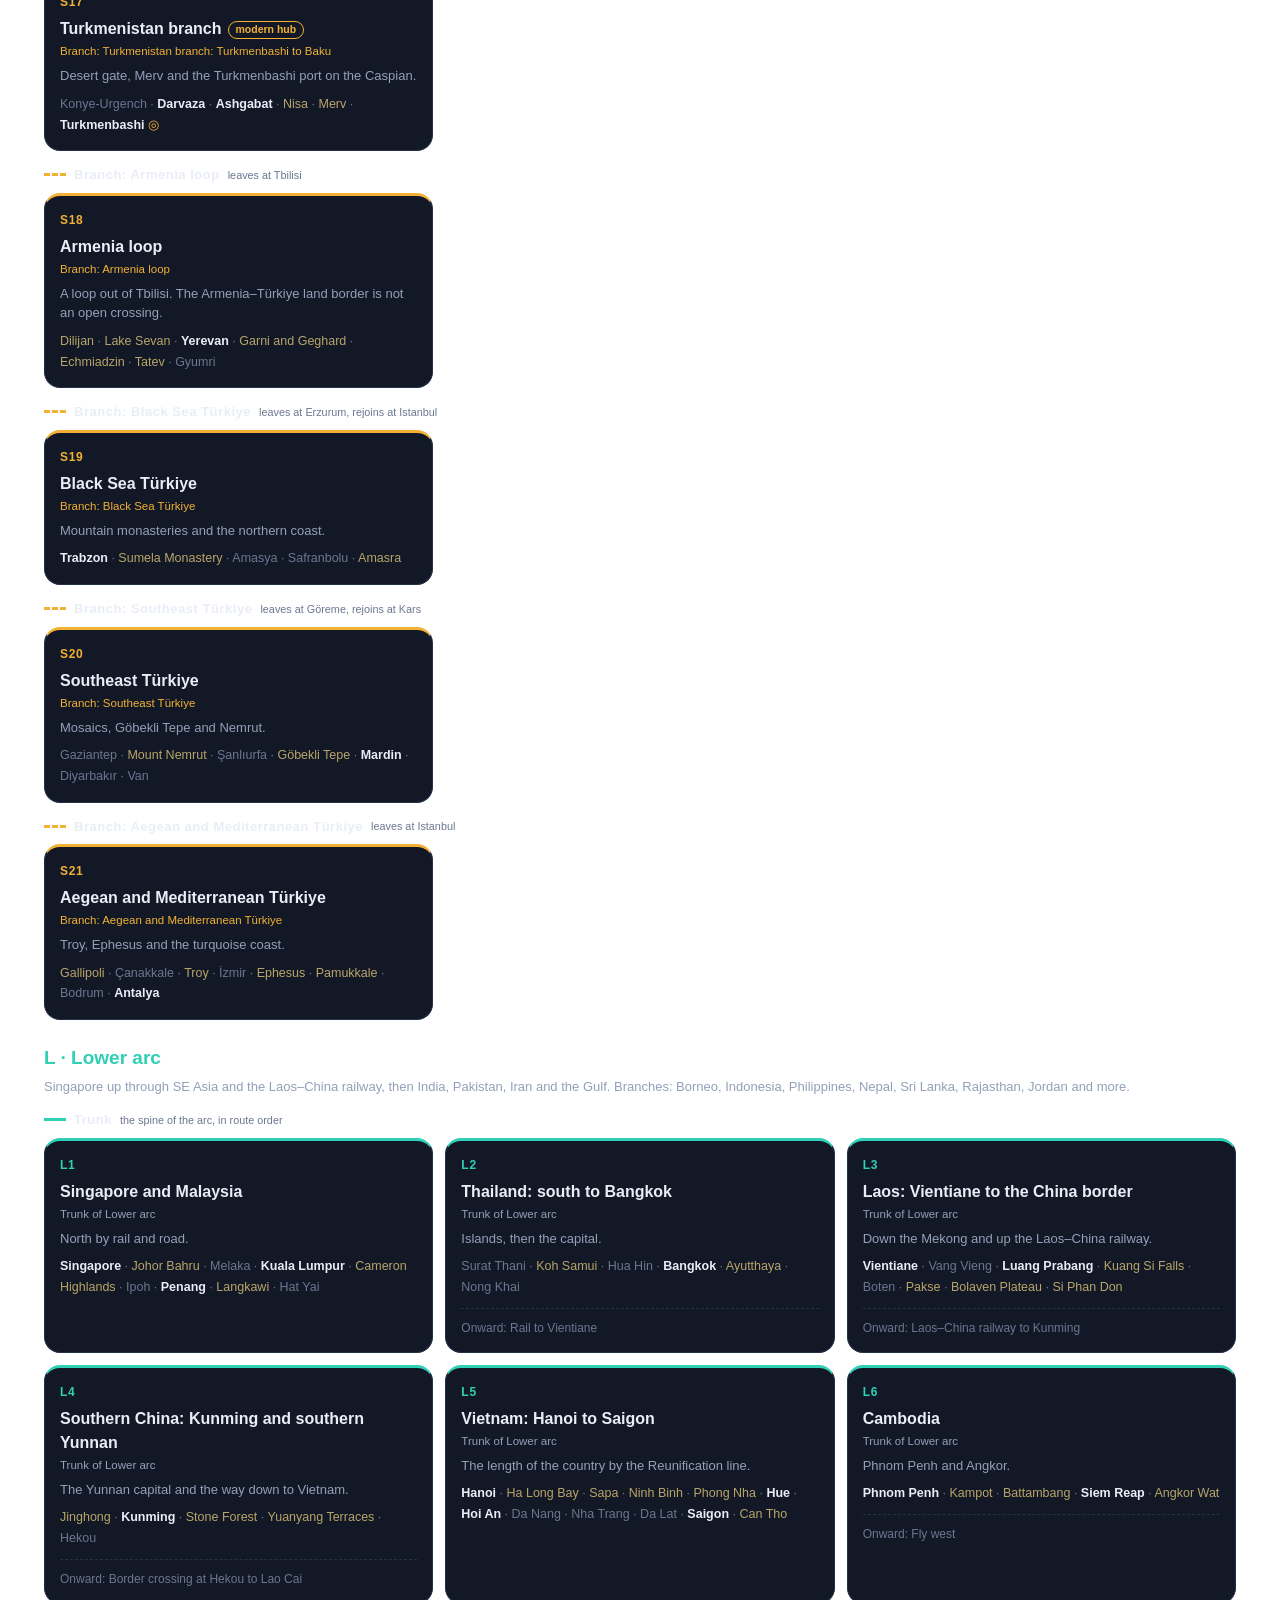
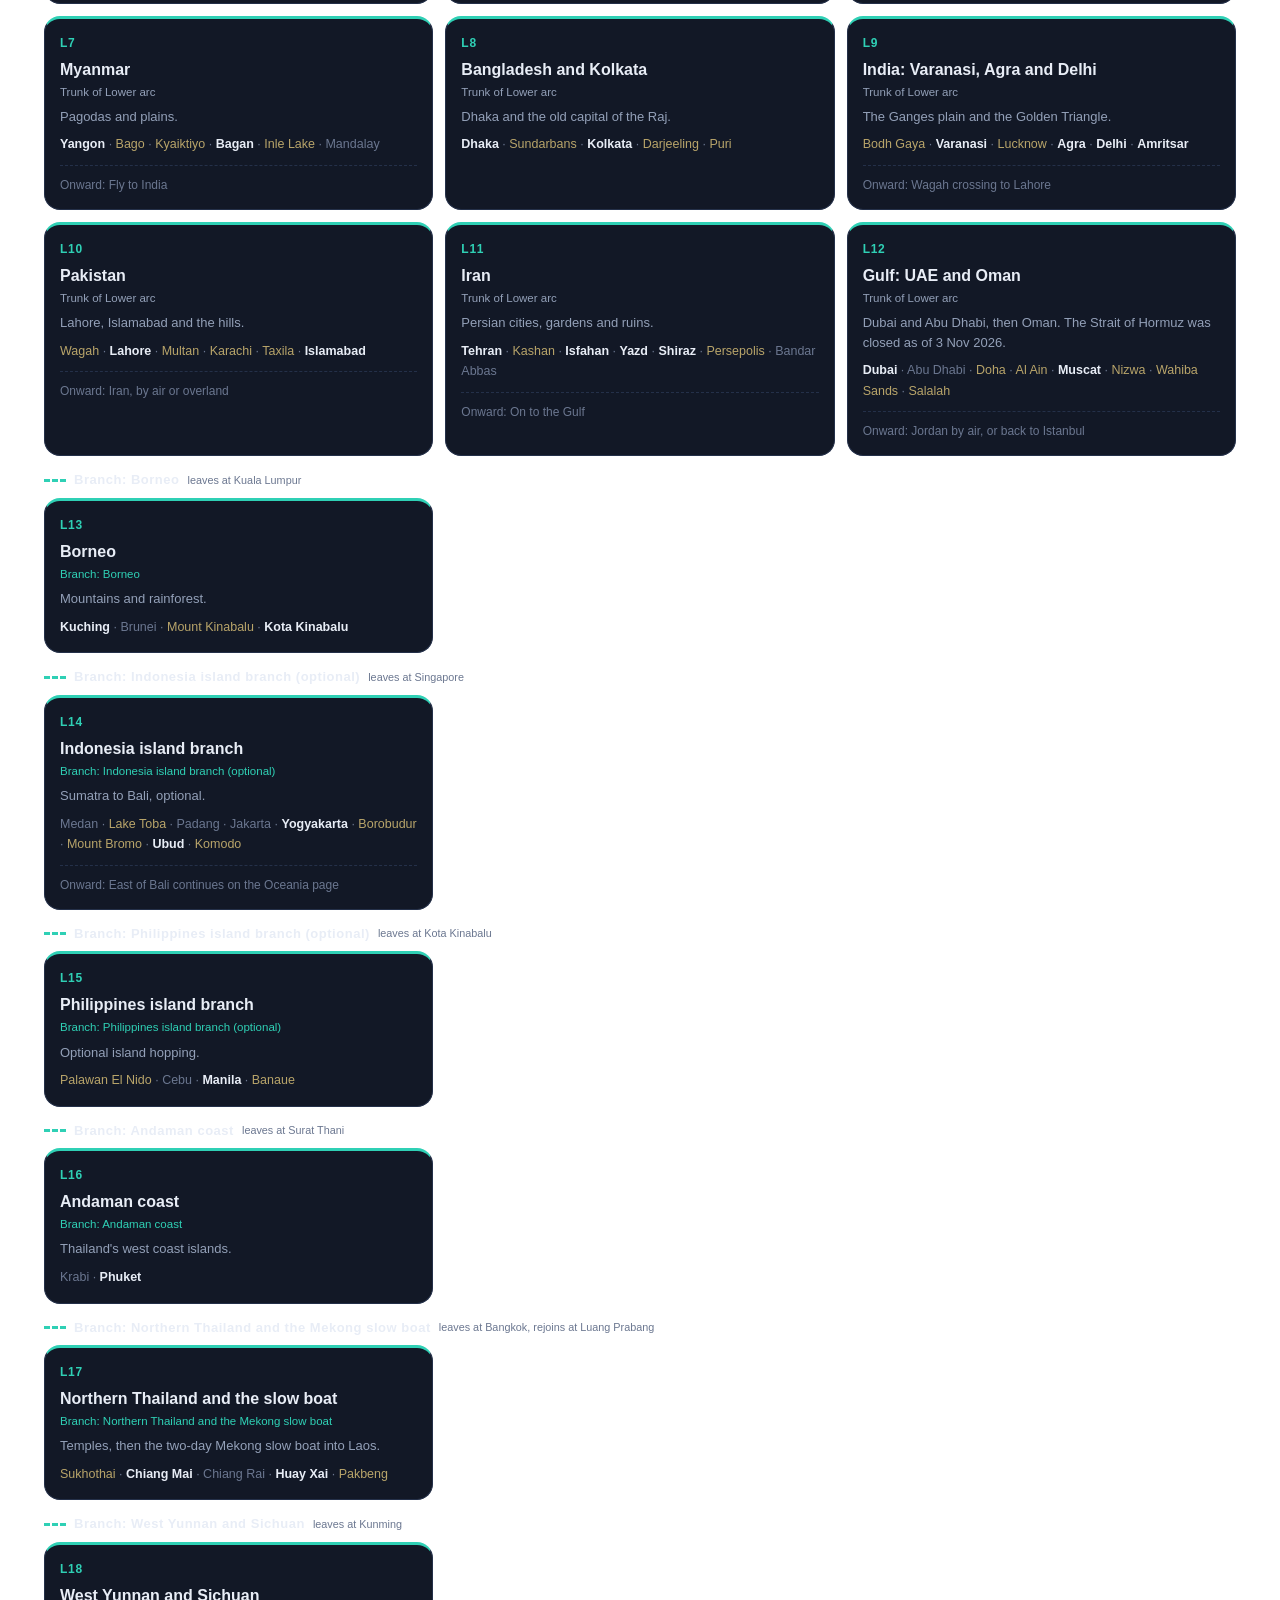
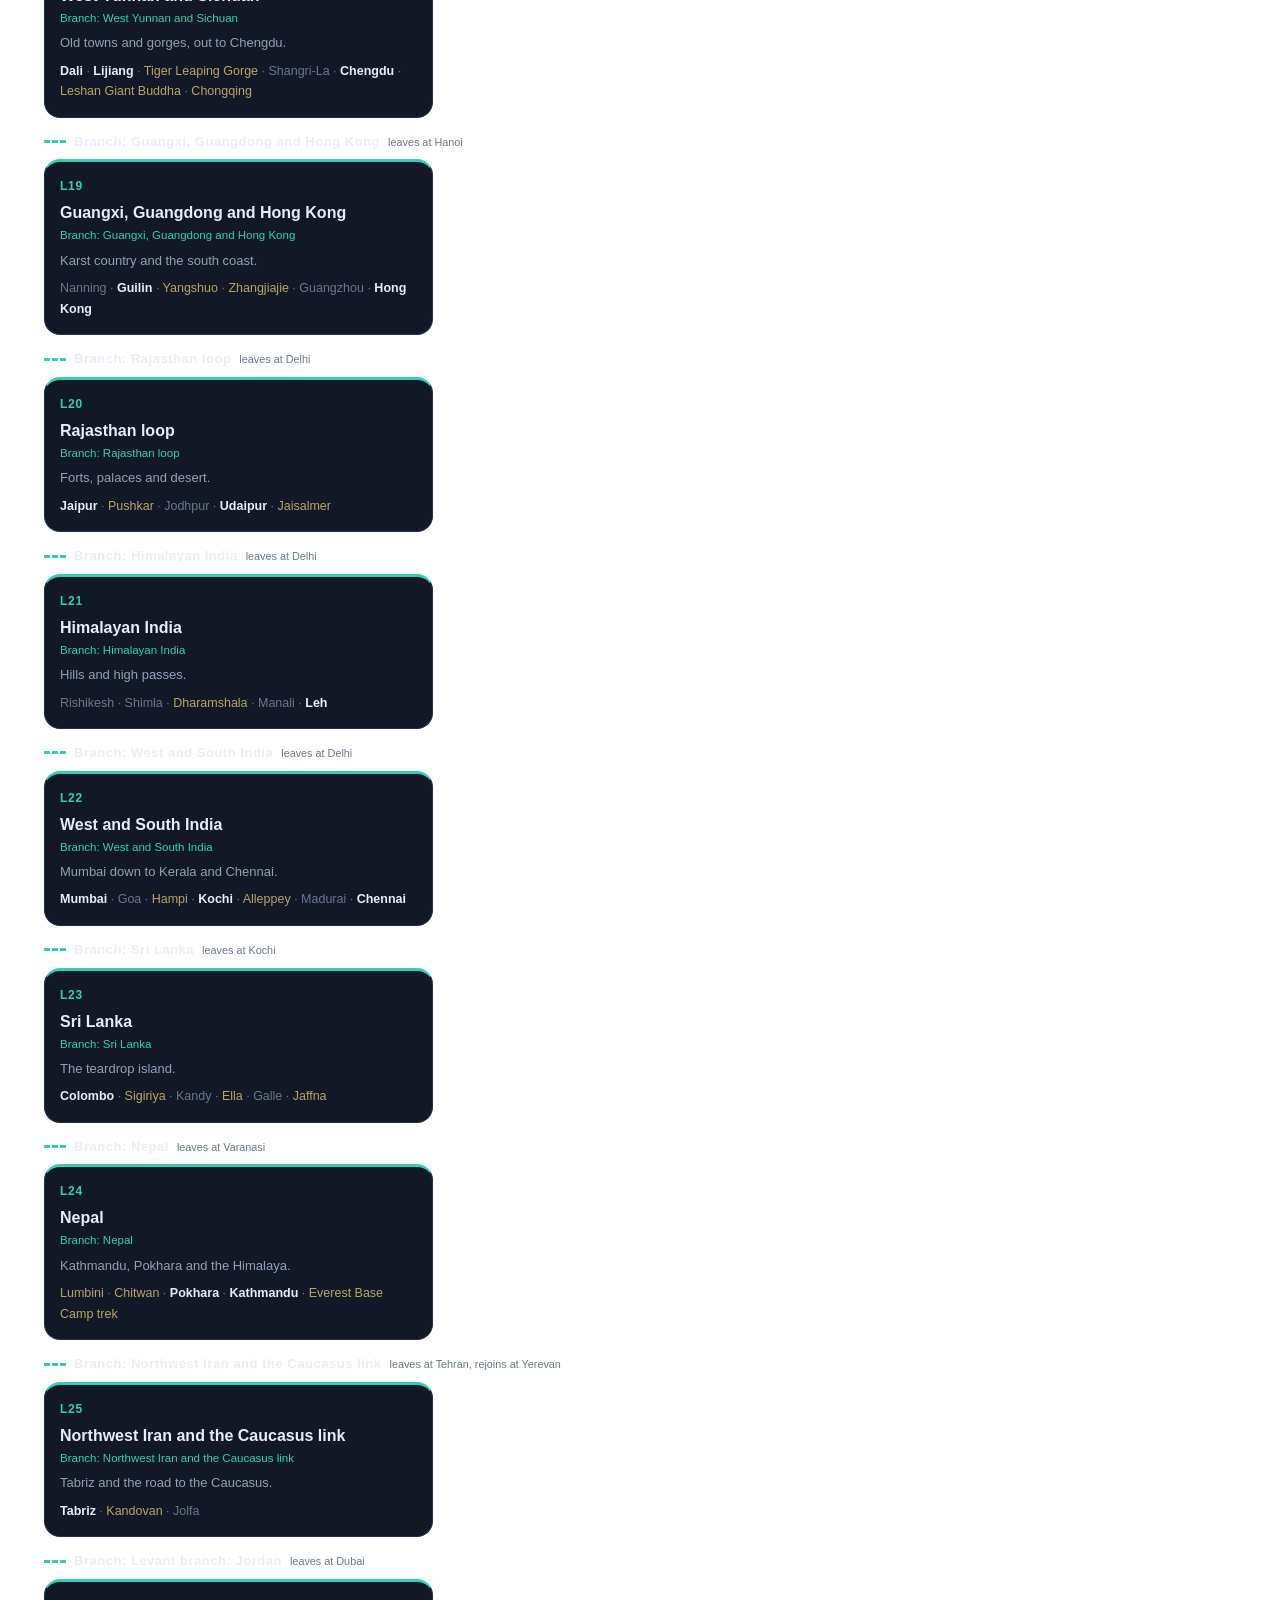
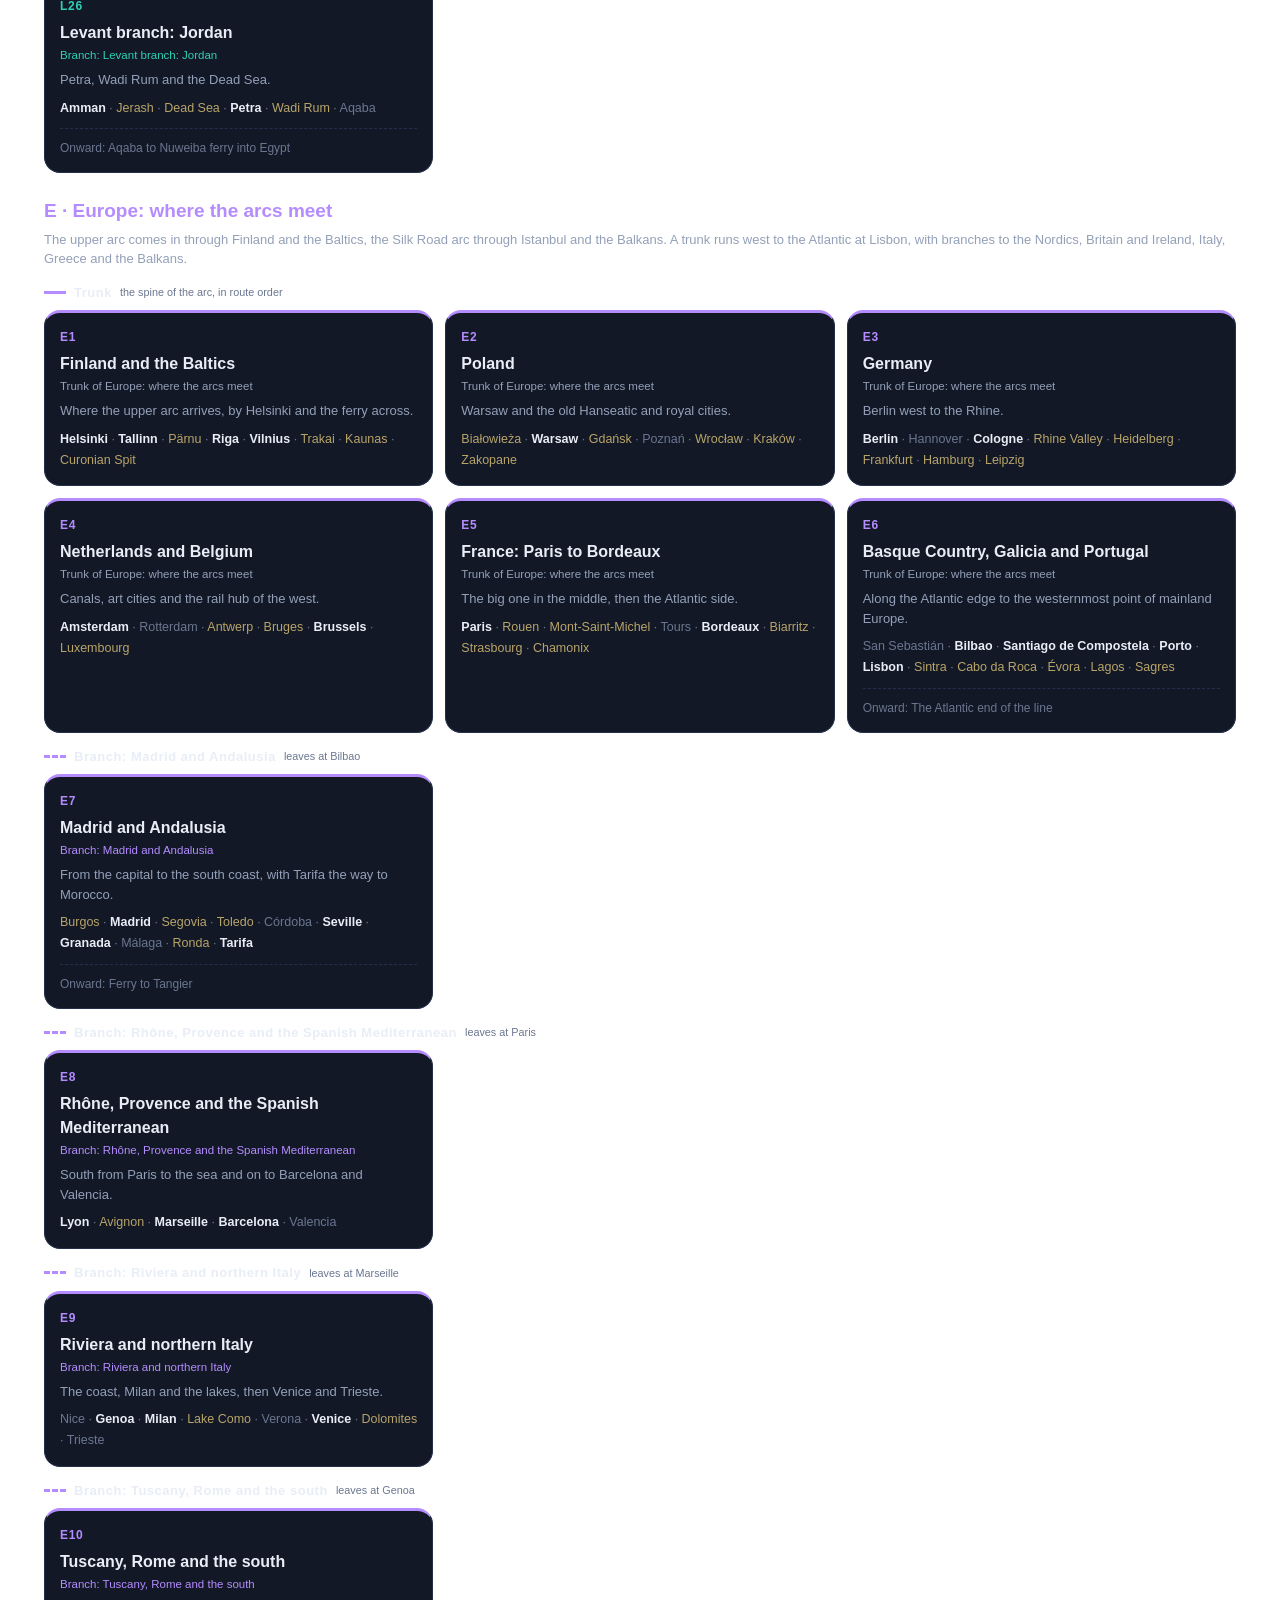
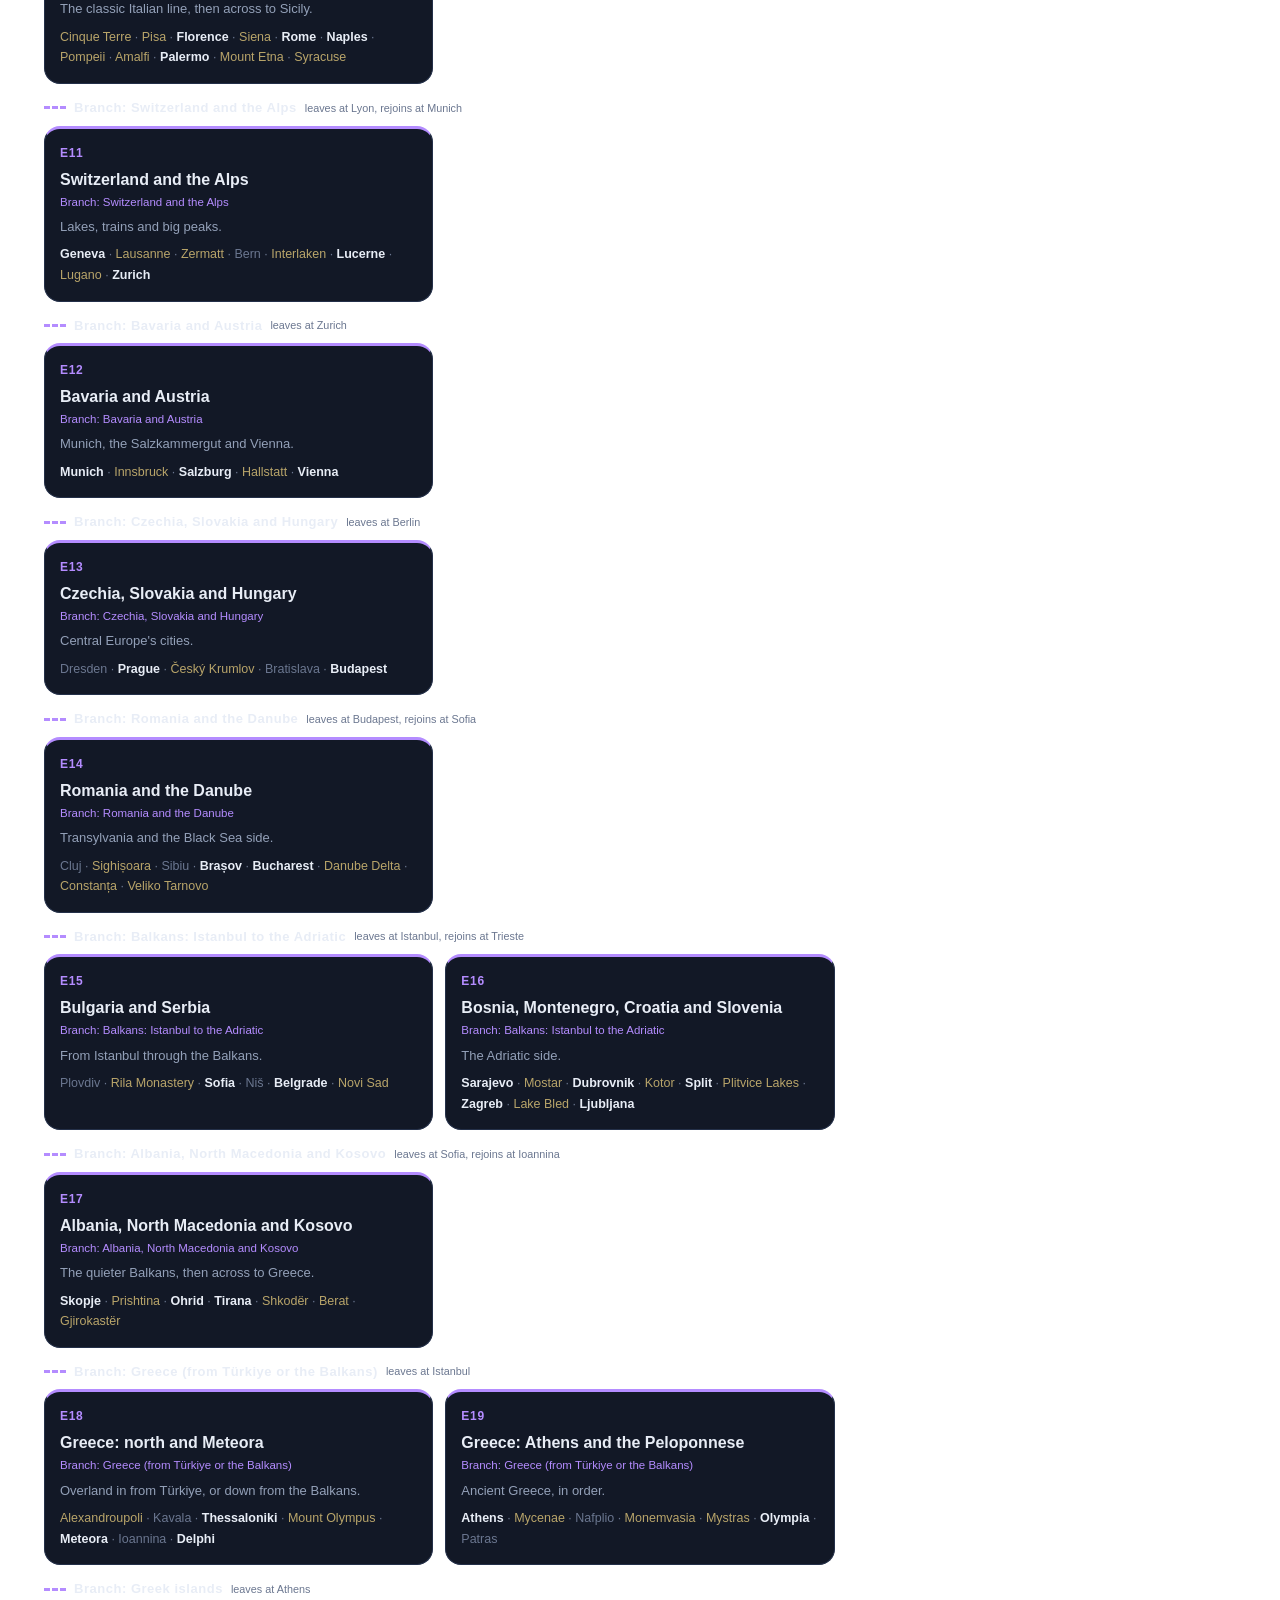
==== commit 94417b90: "Add an Oceania and Pacific tab with arcs across the date line. A fourth page continues east of Bali " ====
--- a/index.html
+++ b/index.html
@@ -101,6 +101,7 @@
 <script src="src/data/stages/europe.js"></script>
 <script src="src/data/stages/africa.js"></script>
 <script src="src/data/stages/americas.js"></script>
+<script src="src/data/stages/oceania.js"></script>
 <script src="src/data/land.js"></script>
 <script src="src/js/model.js"></script>
 <script src="src/js/map.js"></script>
--- a/src/styles.css
+++ b/src/styles.css
@@ -134,7 +134,8 @@
 /* ===== Phones ===== */
 @media (max-width:640px){
   .wrap{padding:0 14px 48px}.nav .in{padding:8px 12px;gap:10px}.brand{display:none}
-  .tab{padding:7px 13px}.stages{grid-template-columns:1fr}.card{padding:16px;border-radius:16px}
+  .tabs{gap:4px}
+  .tab{padding:6px 8px;font-size:13px}.stages{grid-template-columns:1fr}.card{padding:16px;border-radius:16px}
   .grid2{grid-template-columns:1fr}
   .mapctl{flex-direction:row;top:auto;bottom:8px;right:8px;gap:5px}
   .mapctl button{min-width:34px;height:34px}
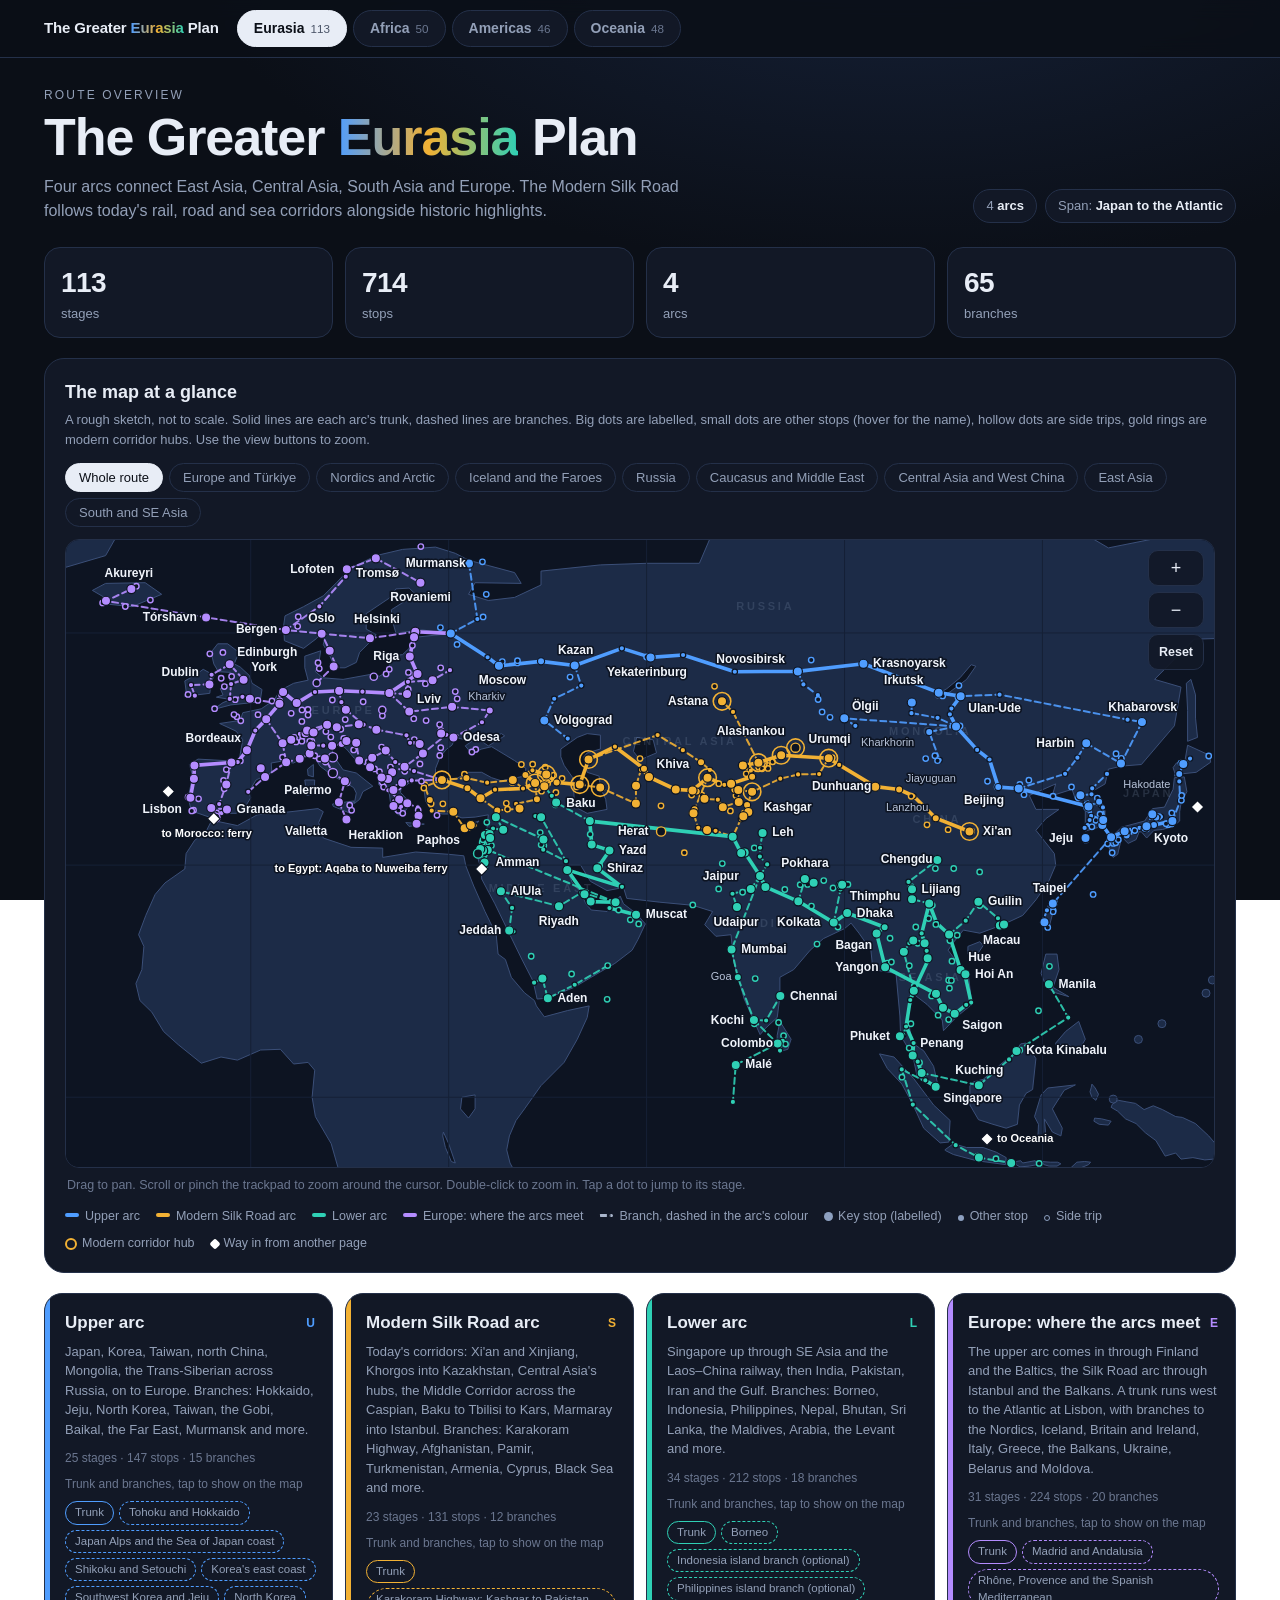
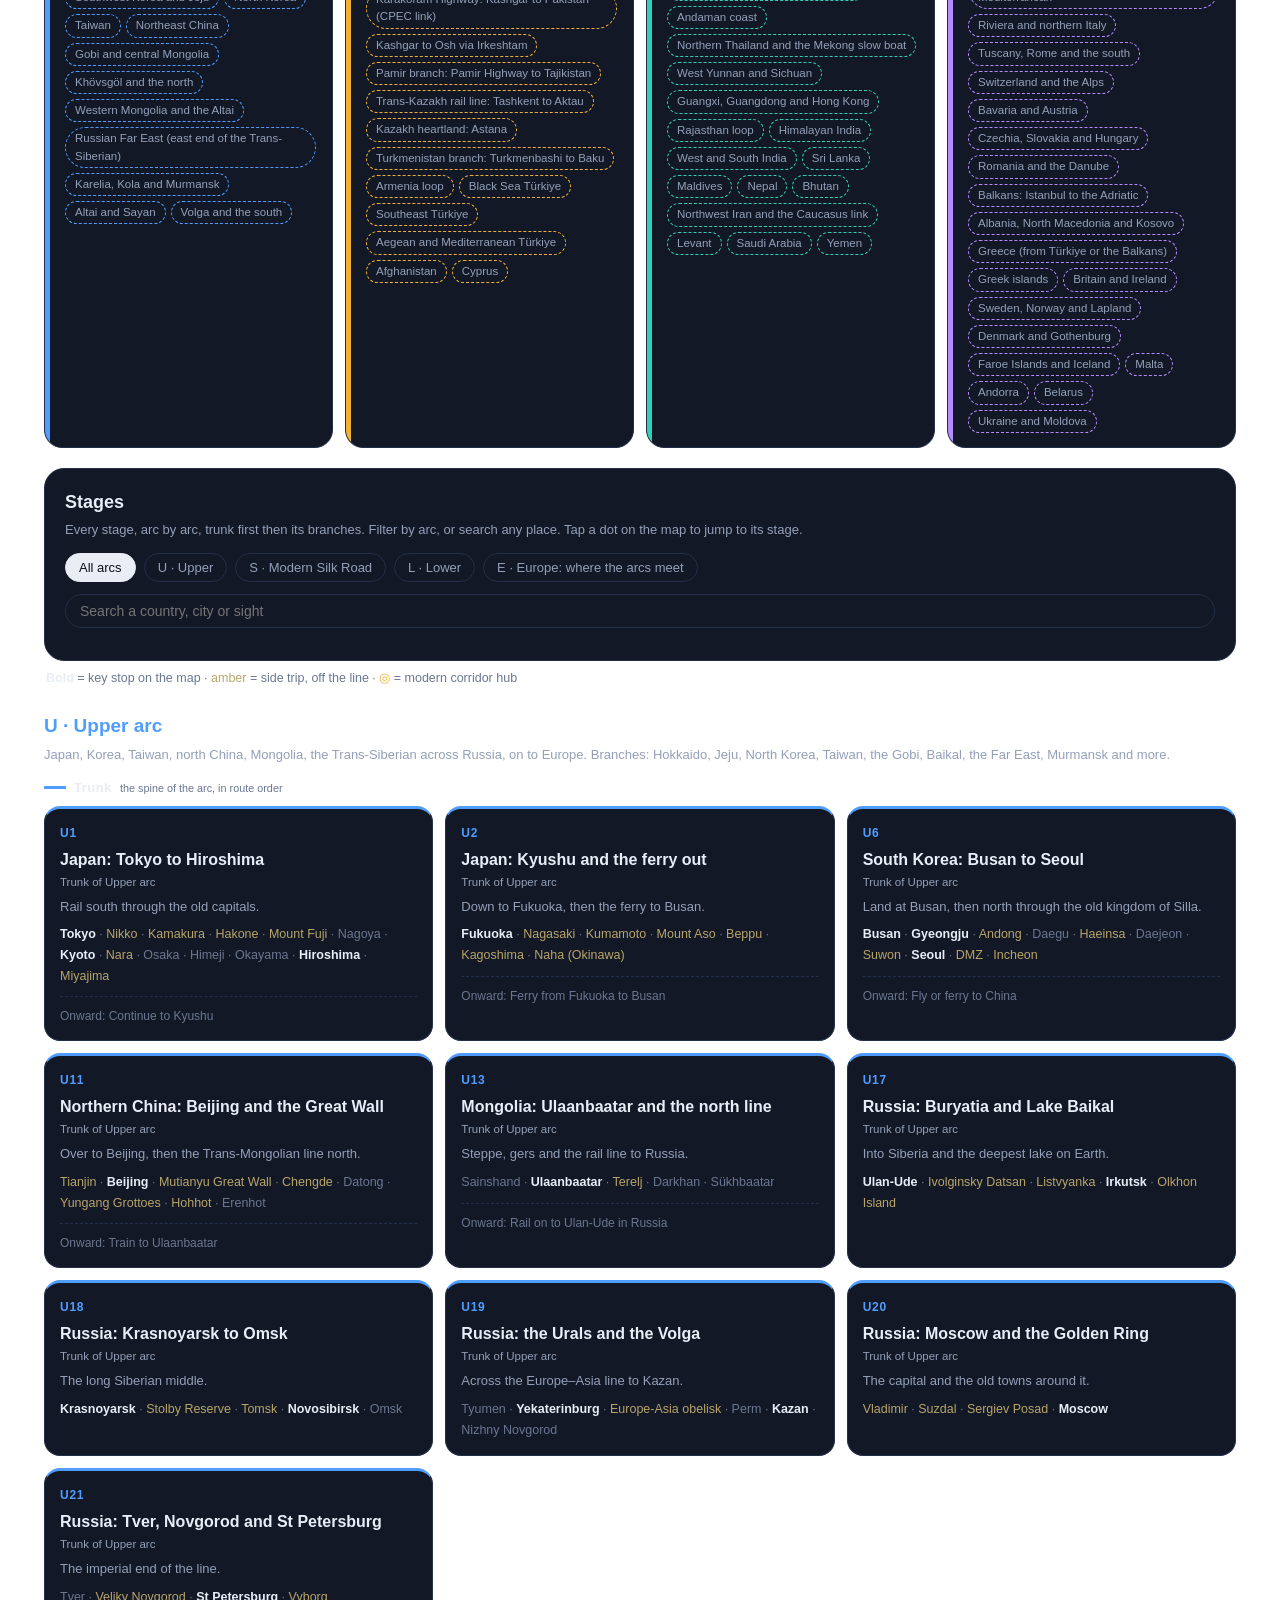
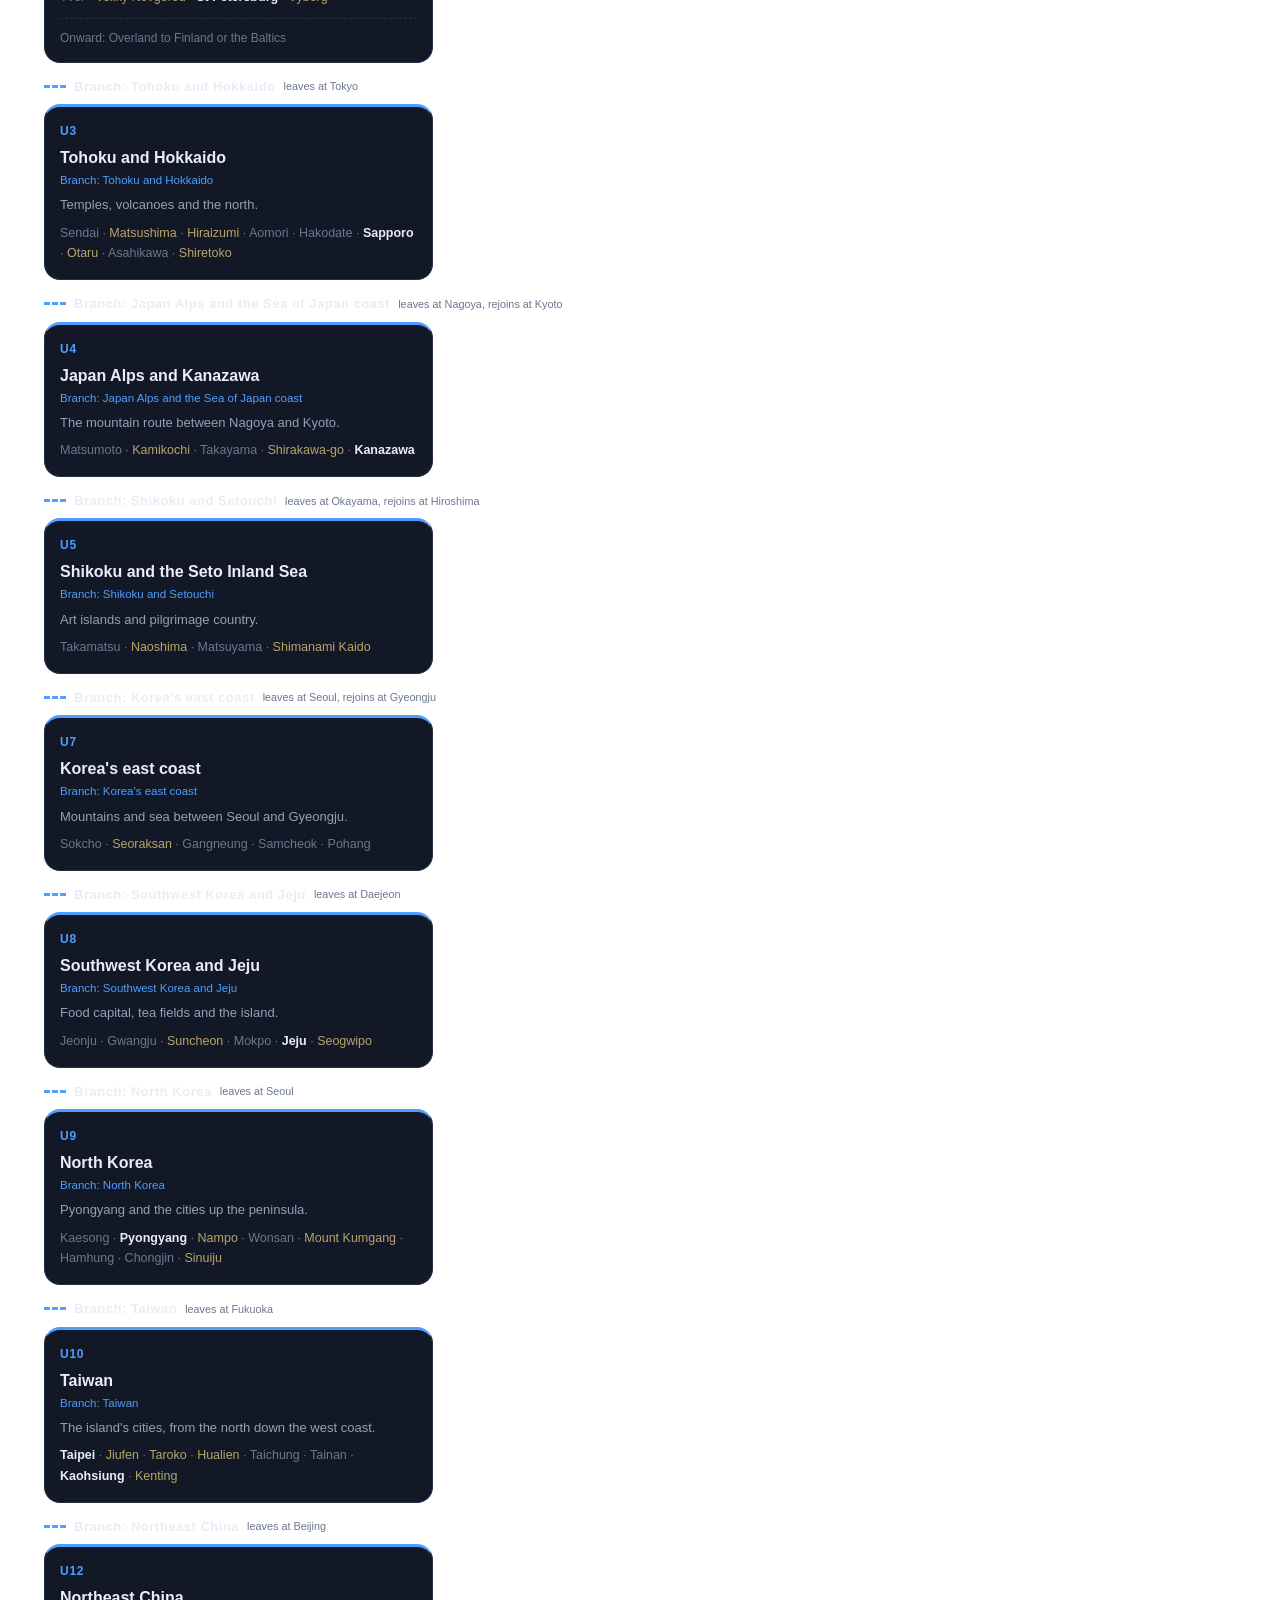
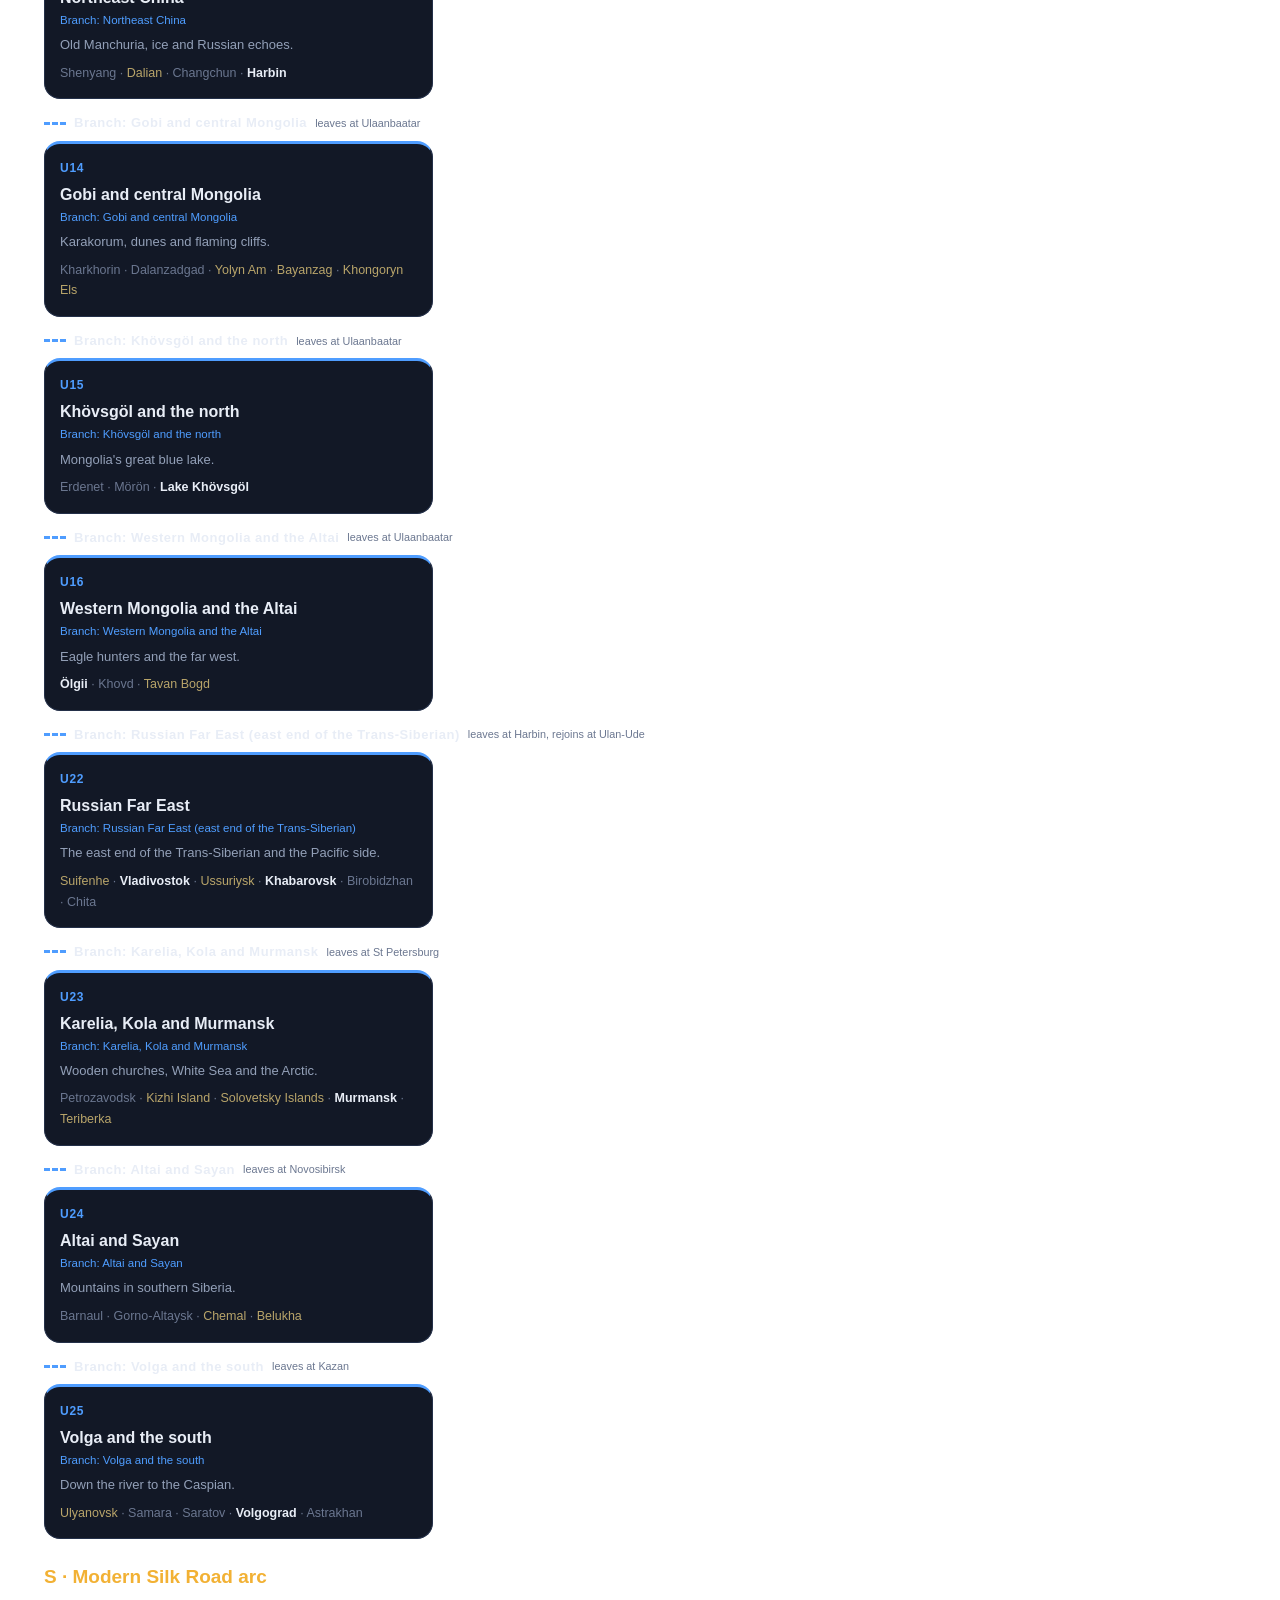
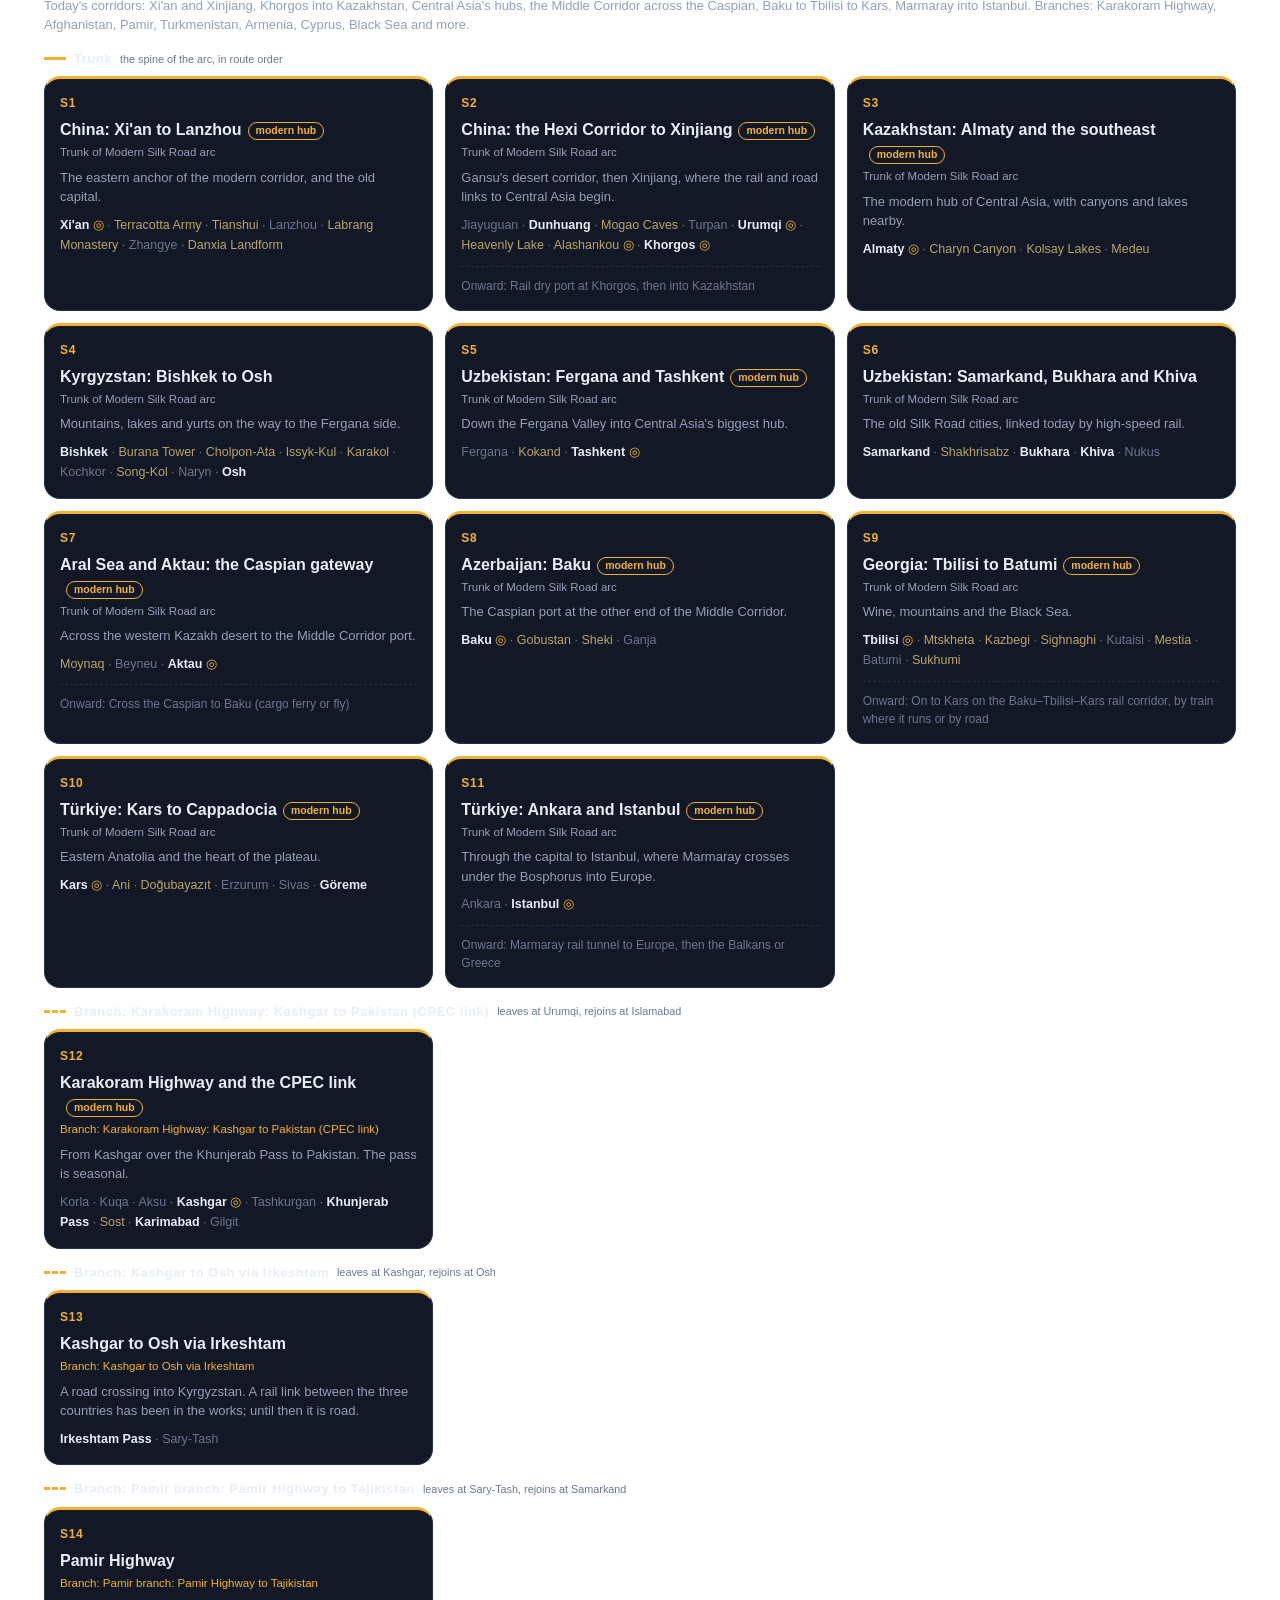
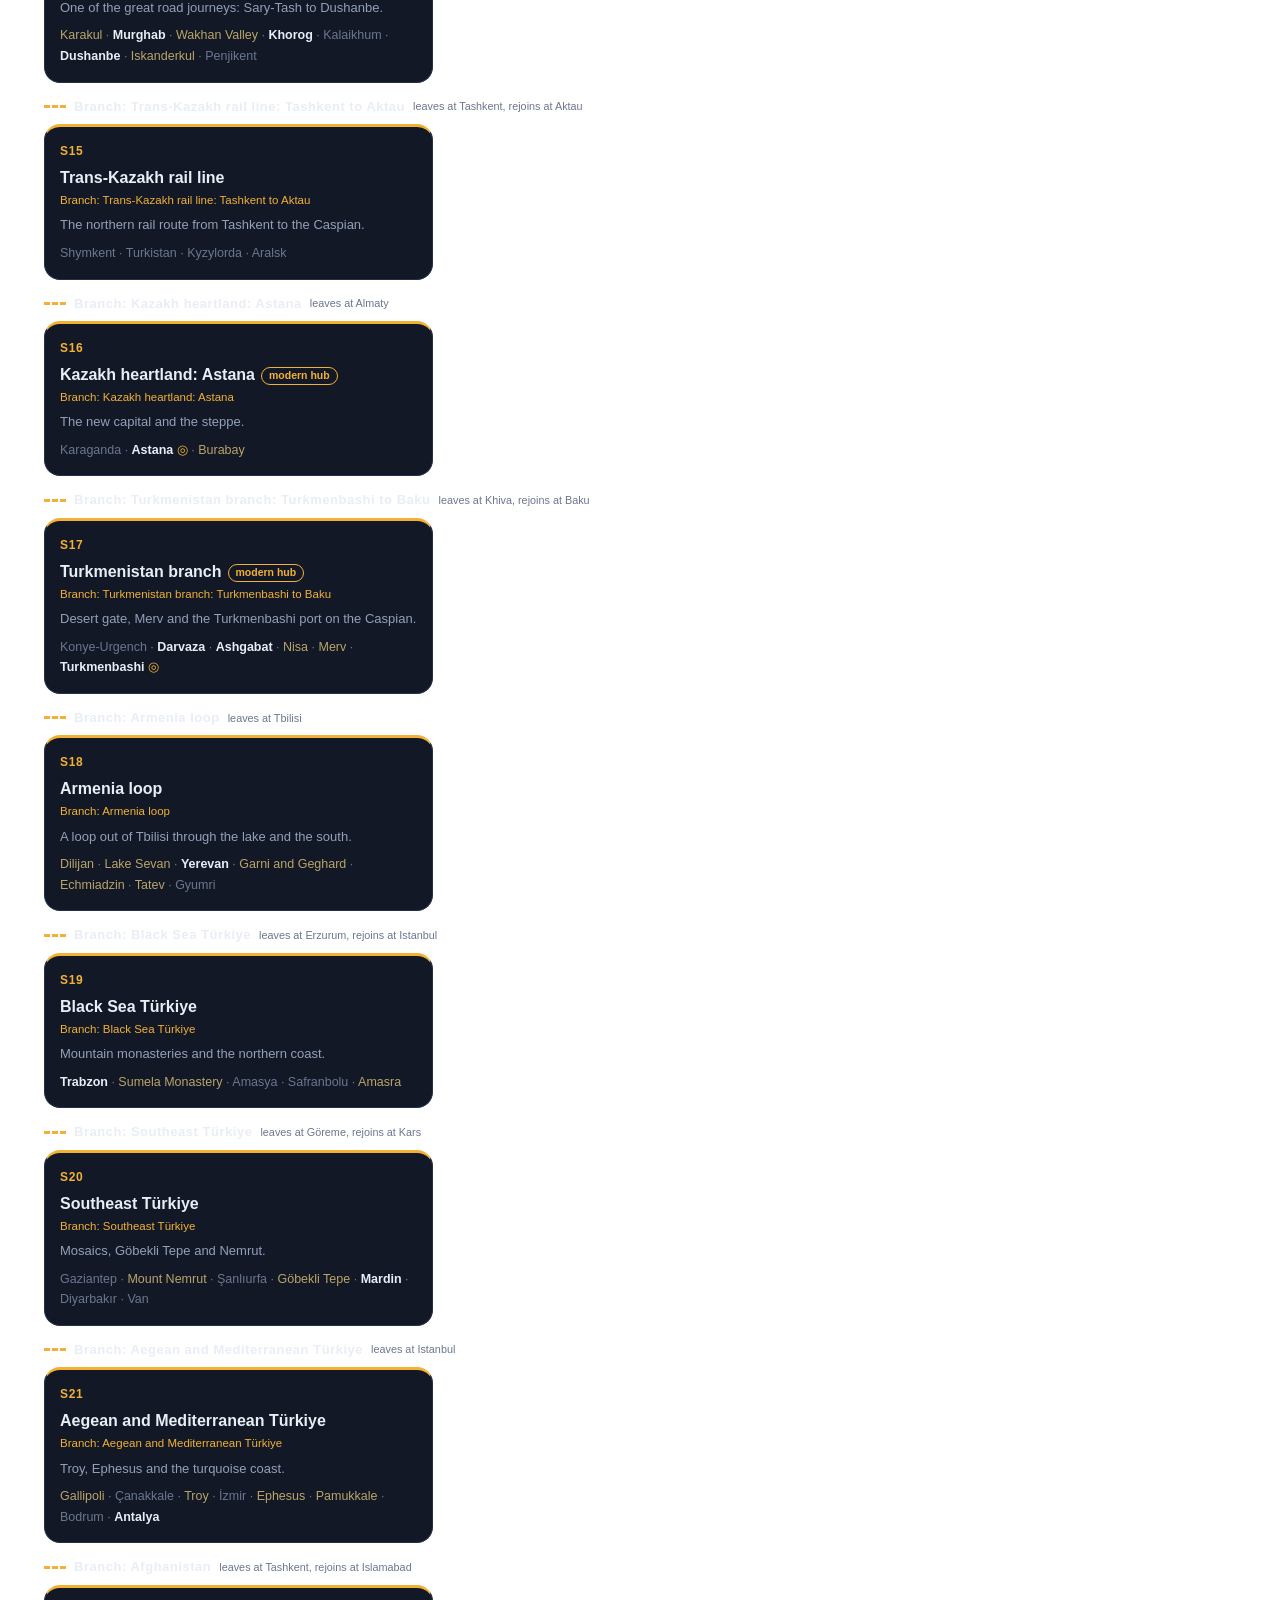
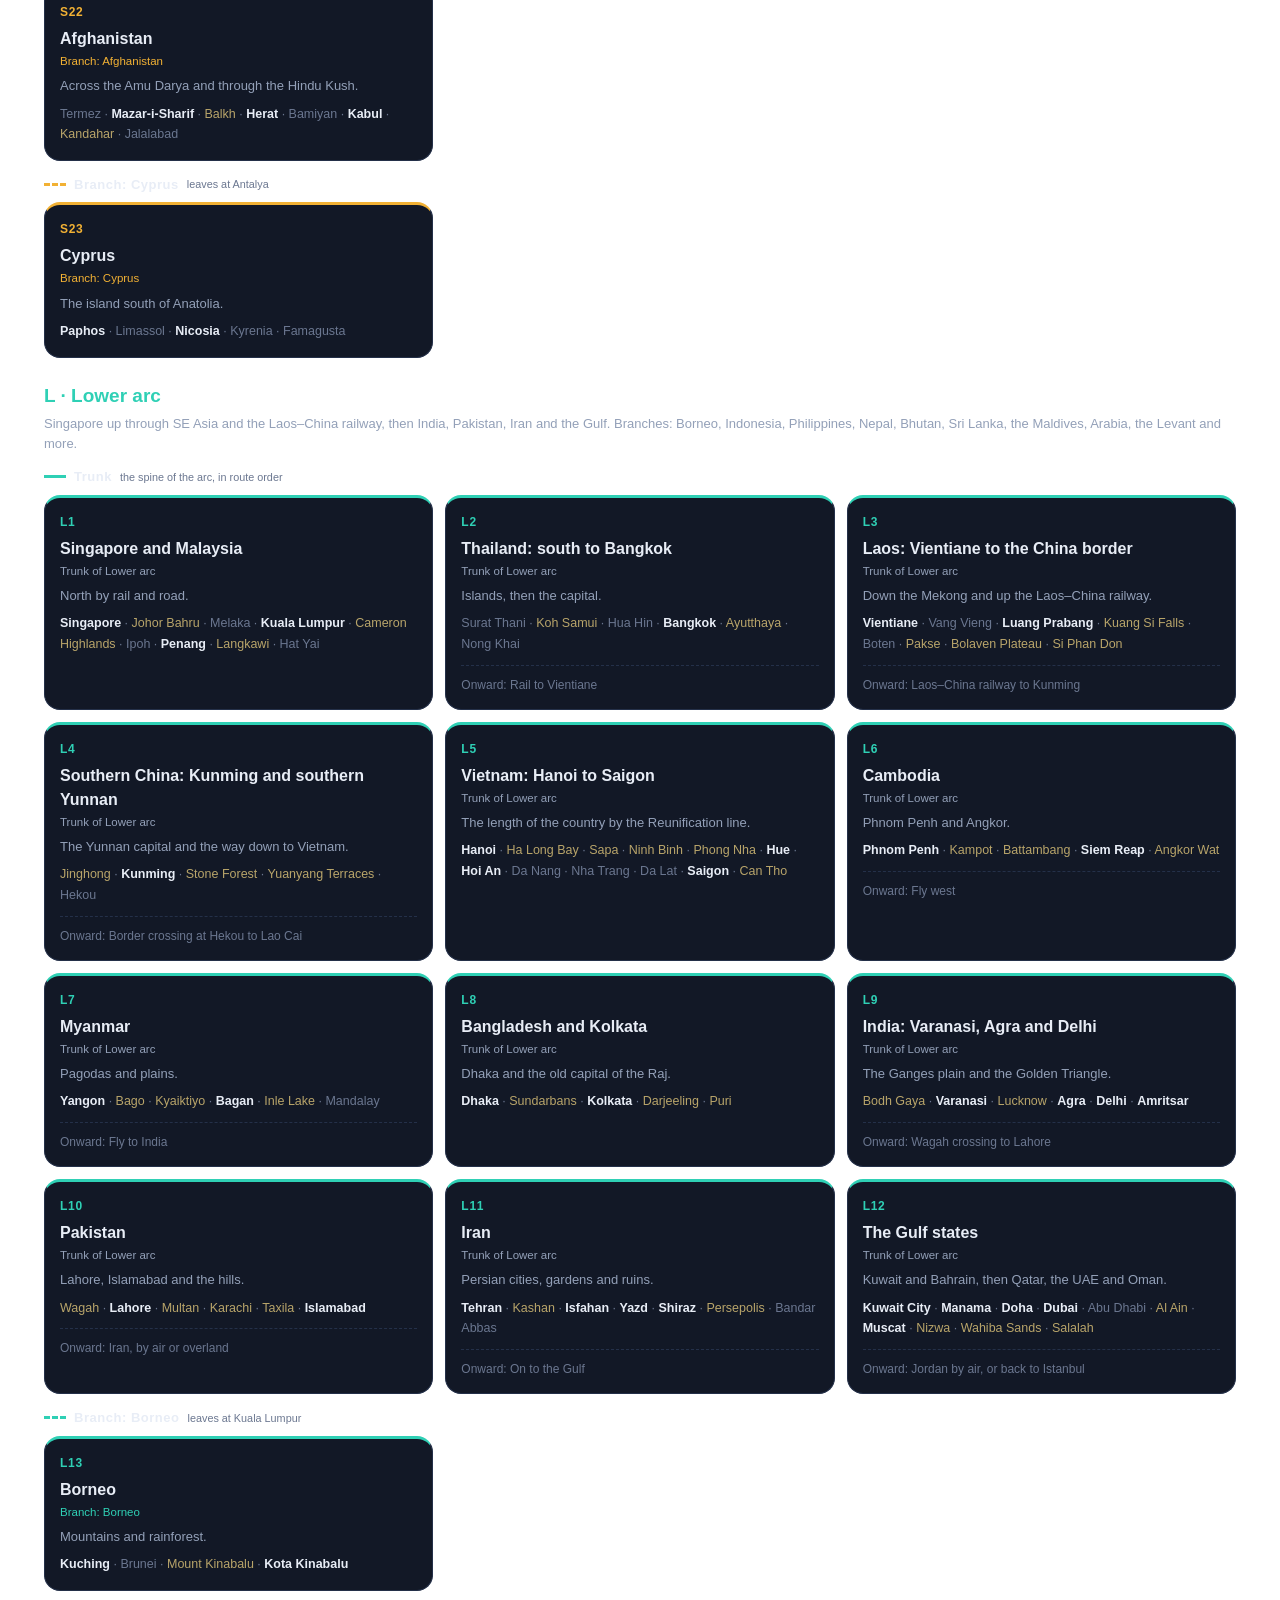
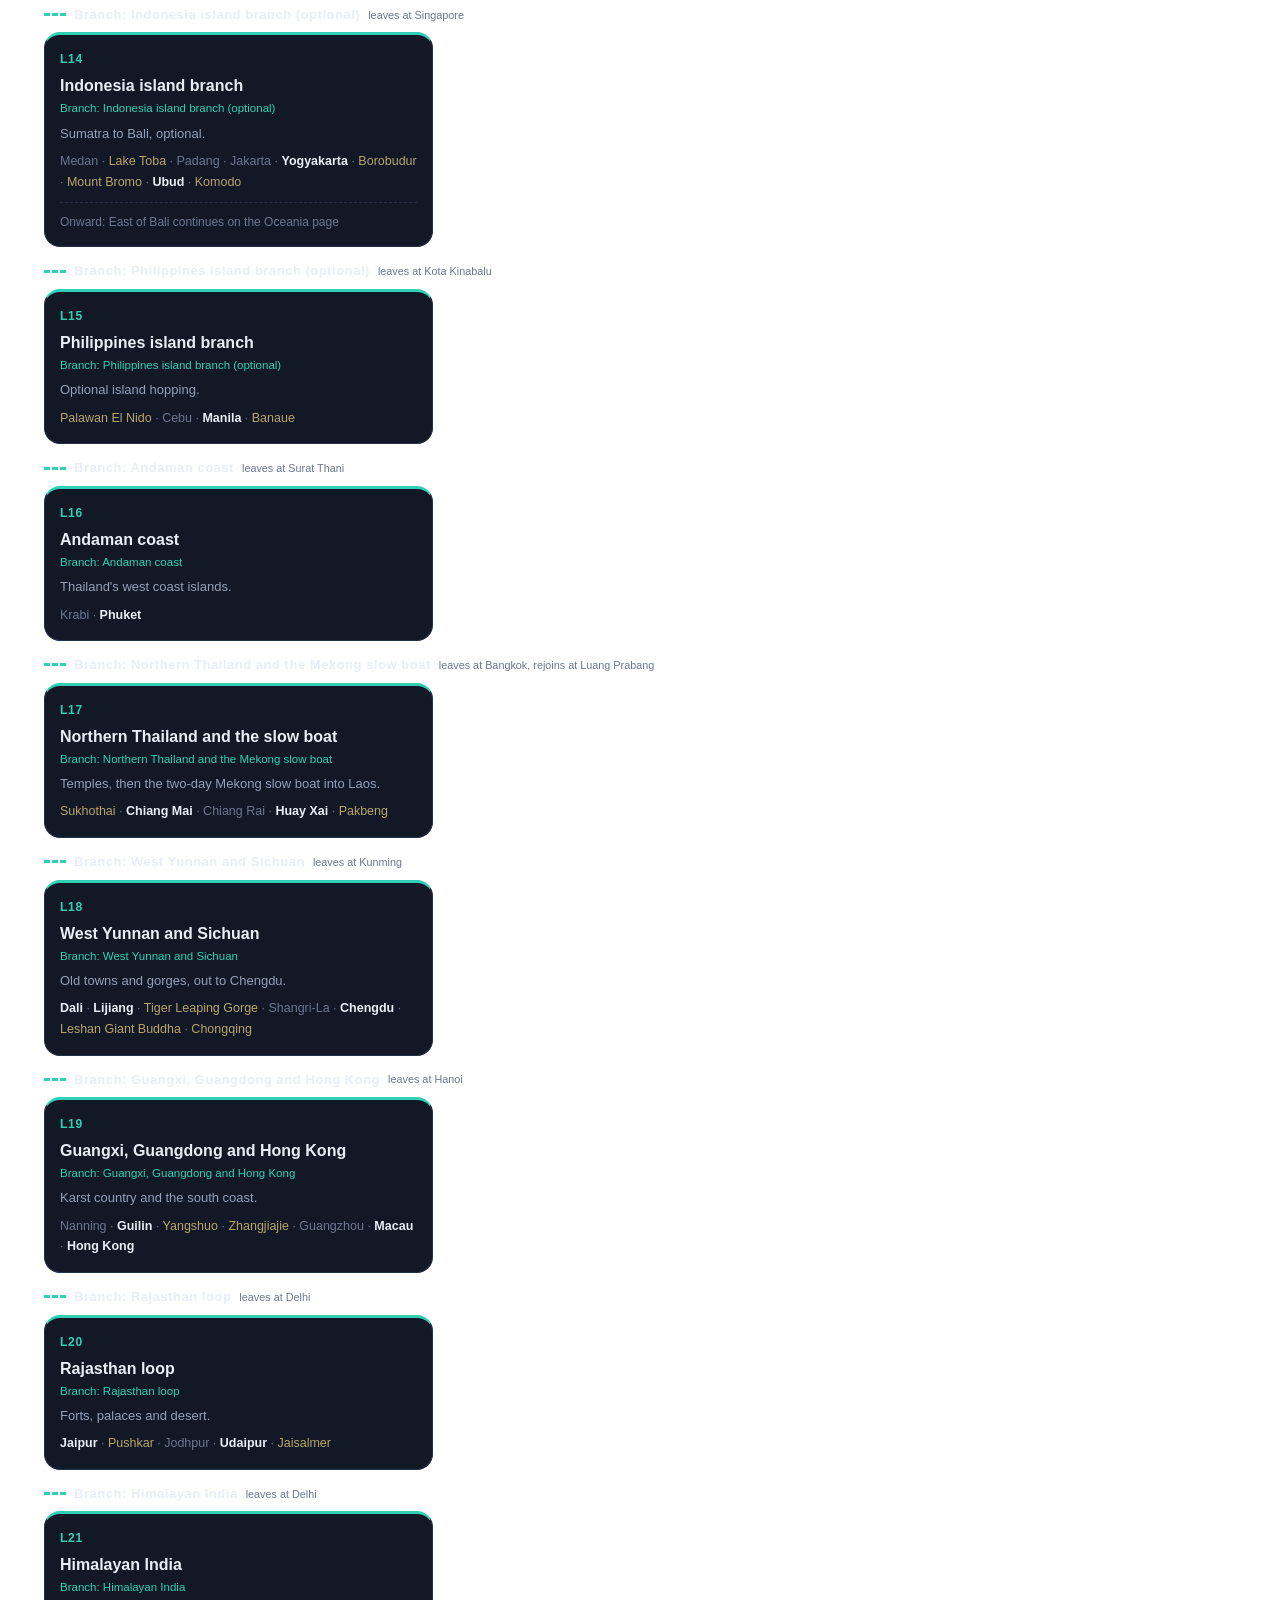
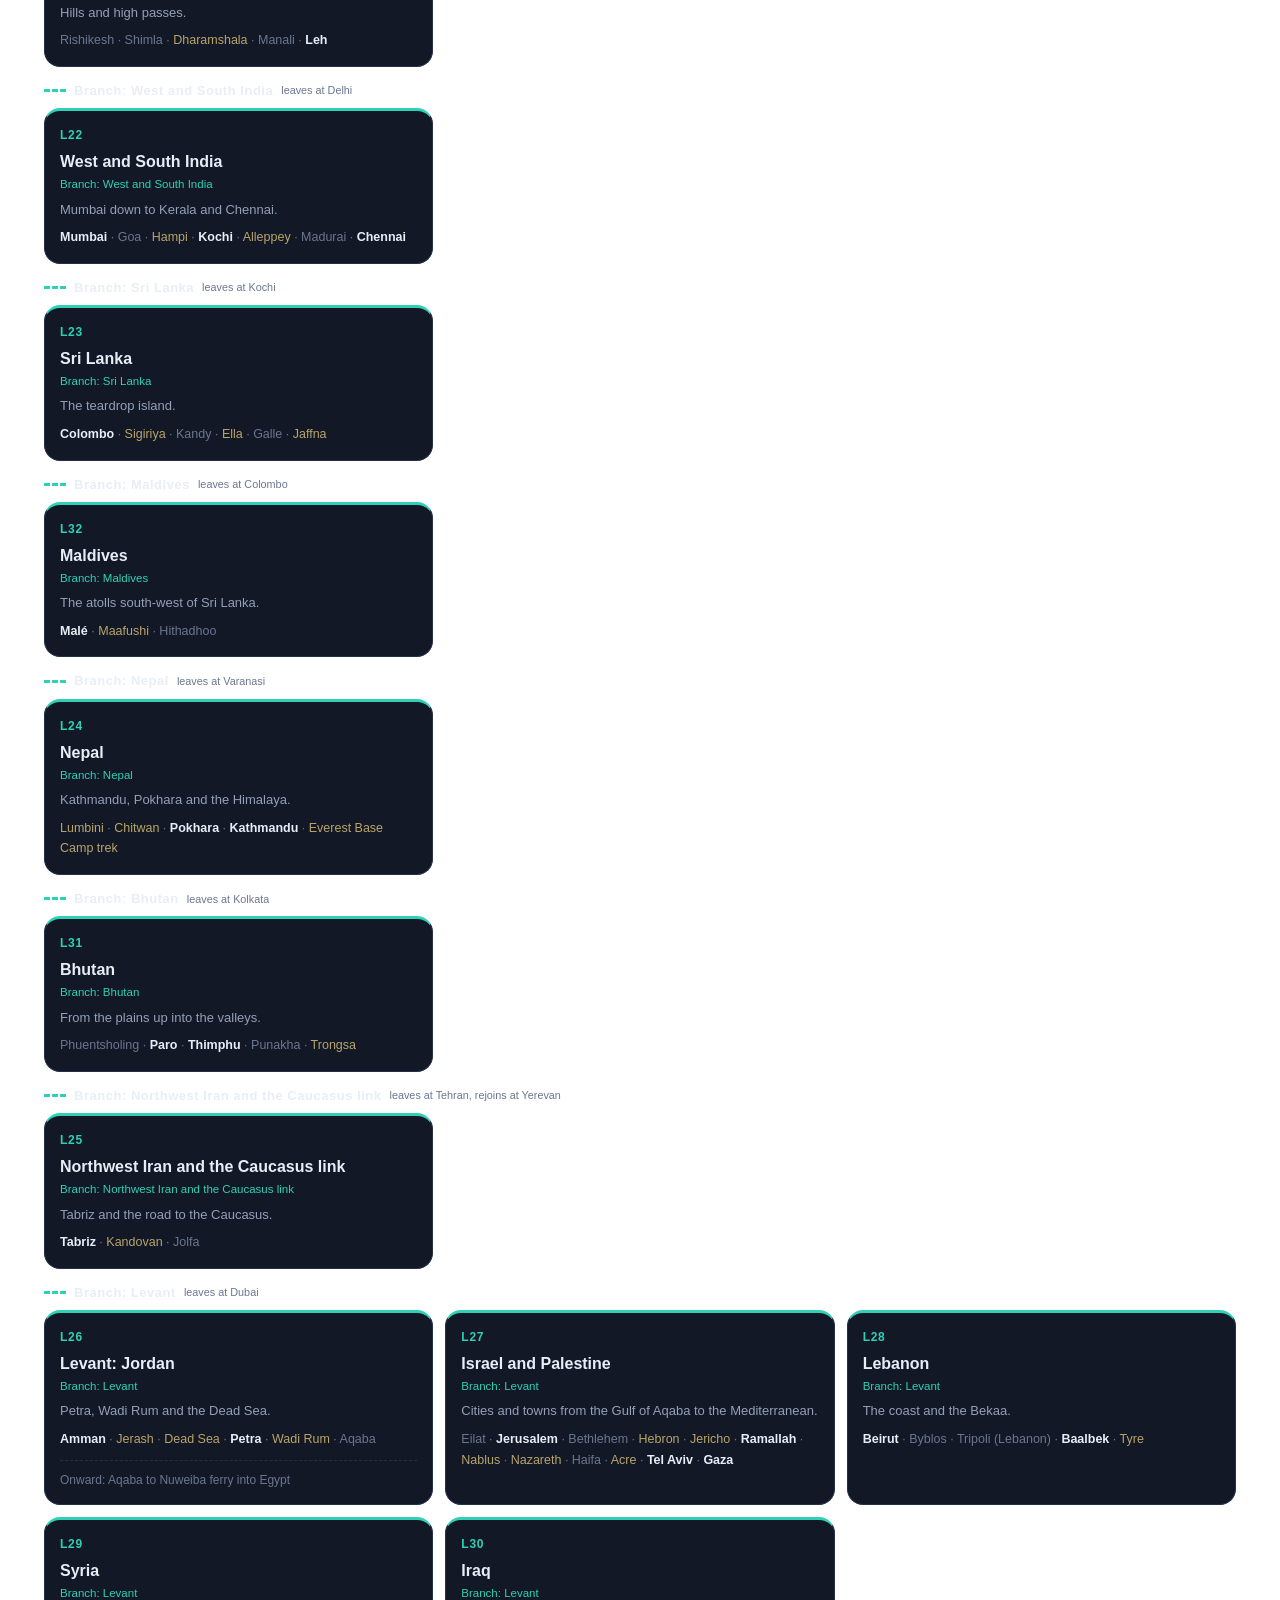
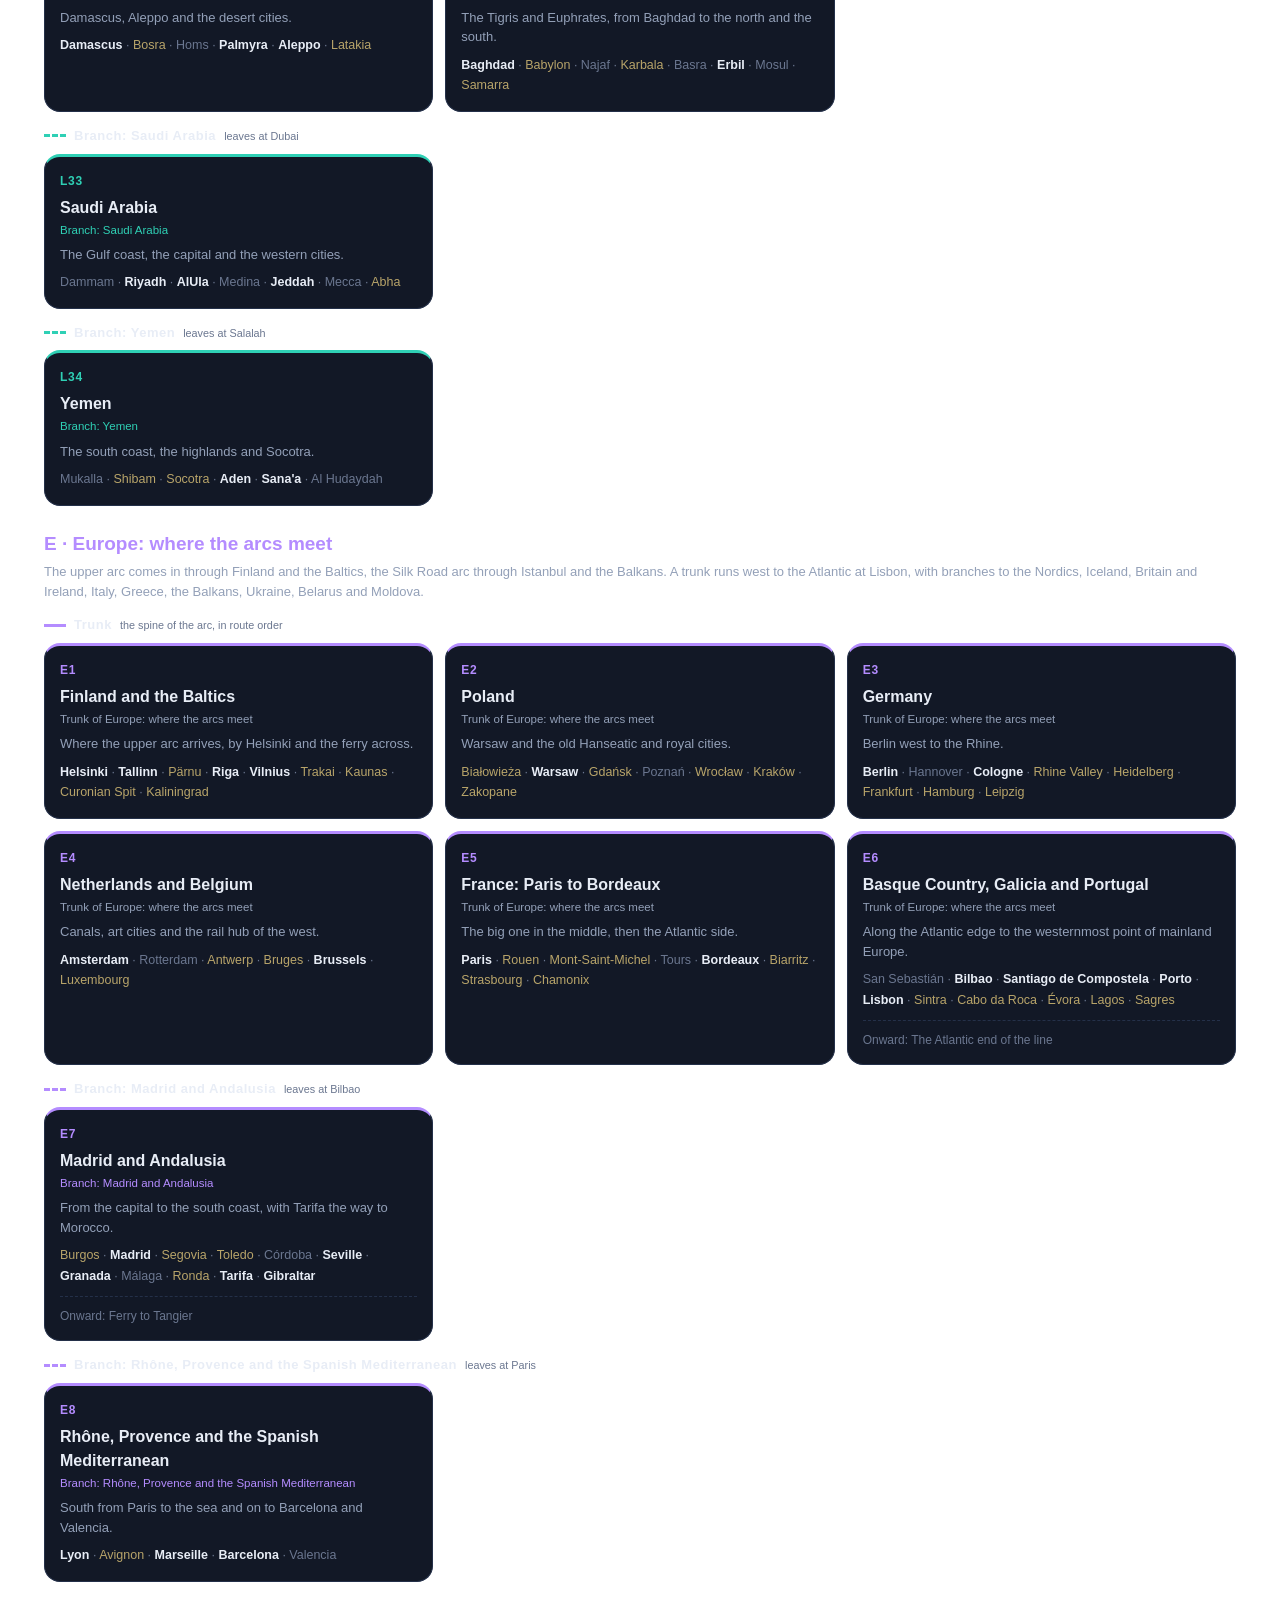
==== commit 1a6a3d72: "Add every missing country as a neutral stop. The map now includes the sovereign states and notable t" ====
--- a/index.html
+++ b/index.html
@@ -58,14 +58,12 @@
 </div>
 <div class="grid2">
   <div class="card">
-    <h2>Before every leg</h2>
+    <h2>Practical notes</h2>
     <ol>
-      <li>Check the current travel advisory.</li>
-      <li>Confirm travel insurance covers it.</li>
+      <li>Sort out insurance for the trip.</li>
       <li>Confirm a payment method that works there.</li>
-      <li>Know the nearest bail-out hub, ideally within a day's travel.</li>
+      <li>Note a hub you can fly from, ideally within a day's travel.</li>
     </ol>
-    <div class="warn">As of 3 Nov 2026, the Iran war is unresolved and the Strait of Hormuz is closed. Routes through that region are drawn as corridors; conditions on the ground change.</div>
   </div>
   <div class="card">
     <h2>A lens to carry along</h2>
--- a/src/styles.css
+++ b/src/styles.css
@@ -114,12 +114,11 @@
 .stage .on2{font-size:12px;color:var(--dim);margin-top:10px;padding-top:10px;border-top:1px dashed var(--line)}
 .hubtag{display:inline-block;font-size:10.5px;border:1px solid #f2b134;color:#f2b134;border-radius:999px;padding:0 7px;margin-left:6px;vertical-align:1px}
 .empty{color:var(--muted);font-size:14px;padding:12px 0}
-/* ===== Shared cards: how it gets done, before every leg, lens, ways between pages ===== */
+/* ===== Shared cards: how it gets done, practical notes, lens, ways between pages ===== */
 .grid2{display:grid;grid-template-columns:repeat(auto-fit,minmax(320px,1fr));gap:16px;margin-bottom:16px}
 ol,ul{padding-left:20px;color:var(--muted);font-size:14px}
 li{margin:6px 0}
 li b{color:var(--text)}
-.warn{margin-top:14px;border:1px solid #c9a36a;background:rgba(201,163,106,.08);border-radius:12px;padding:12px 14px;font-size:13px;color:#e6d3b0}
 .tandem{display:grid;gap:10px}
 .tandem div{background:var(--panel2);border-radius:12px;padding:12px 14px;font-size:14px;color:var(--muted)}
 .tandem b{color:var(--text);display:block;margin-bottom:2px}
